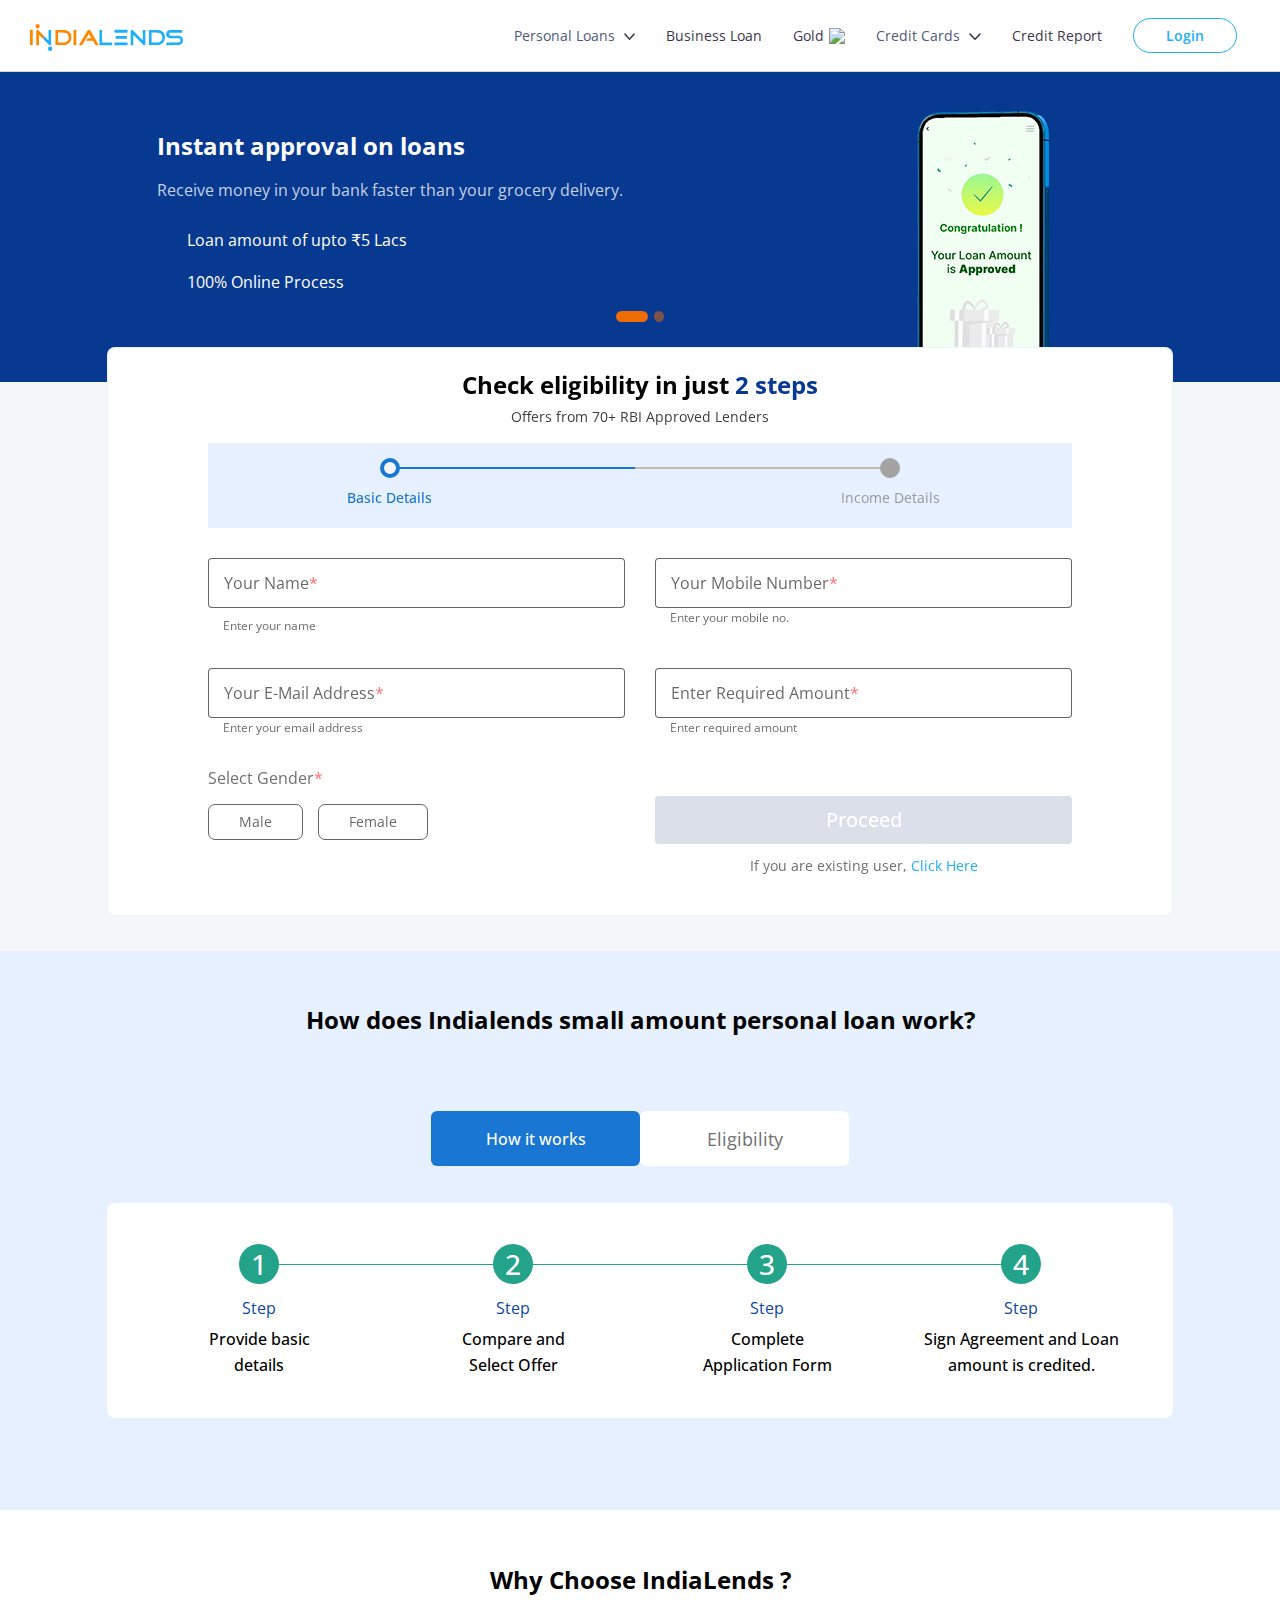
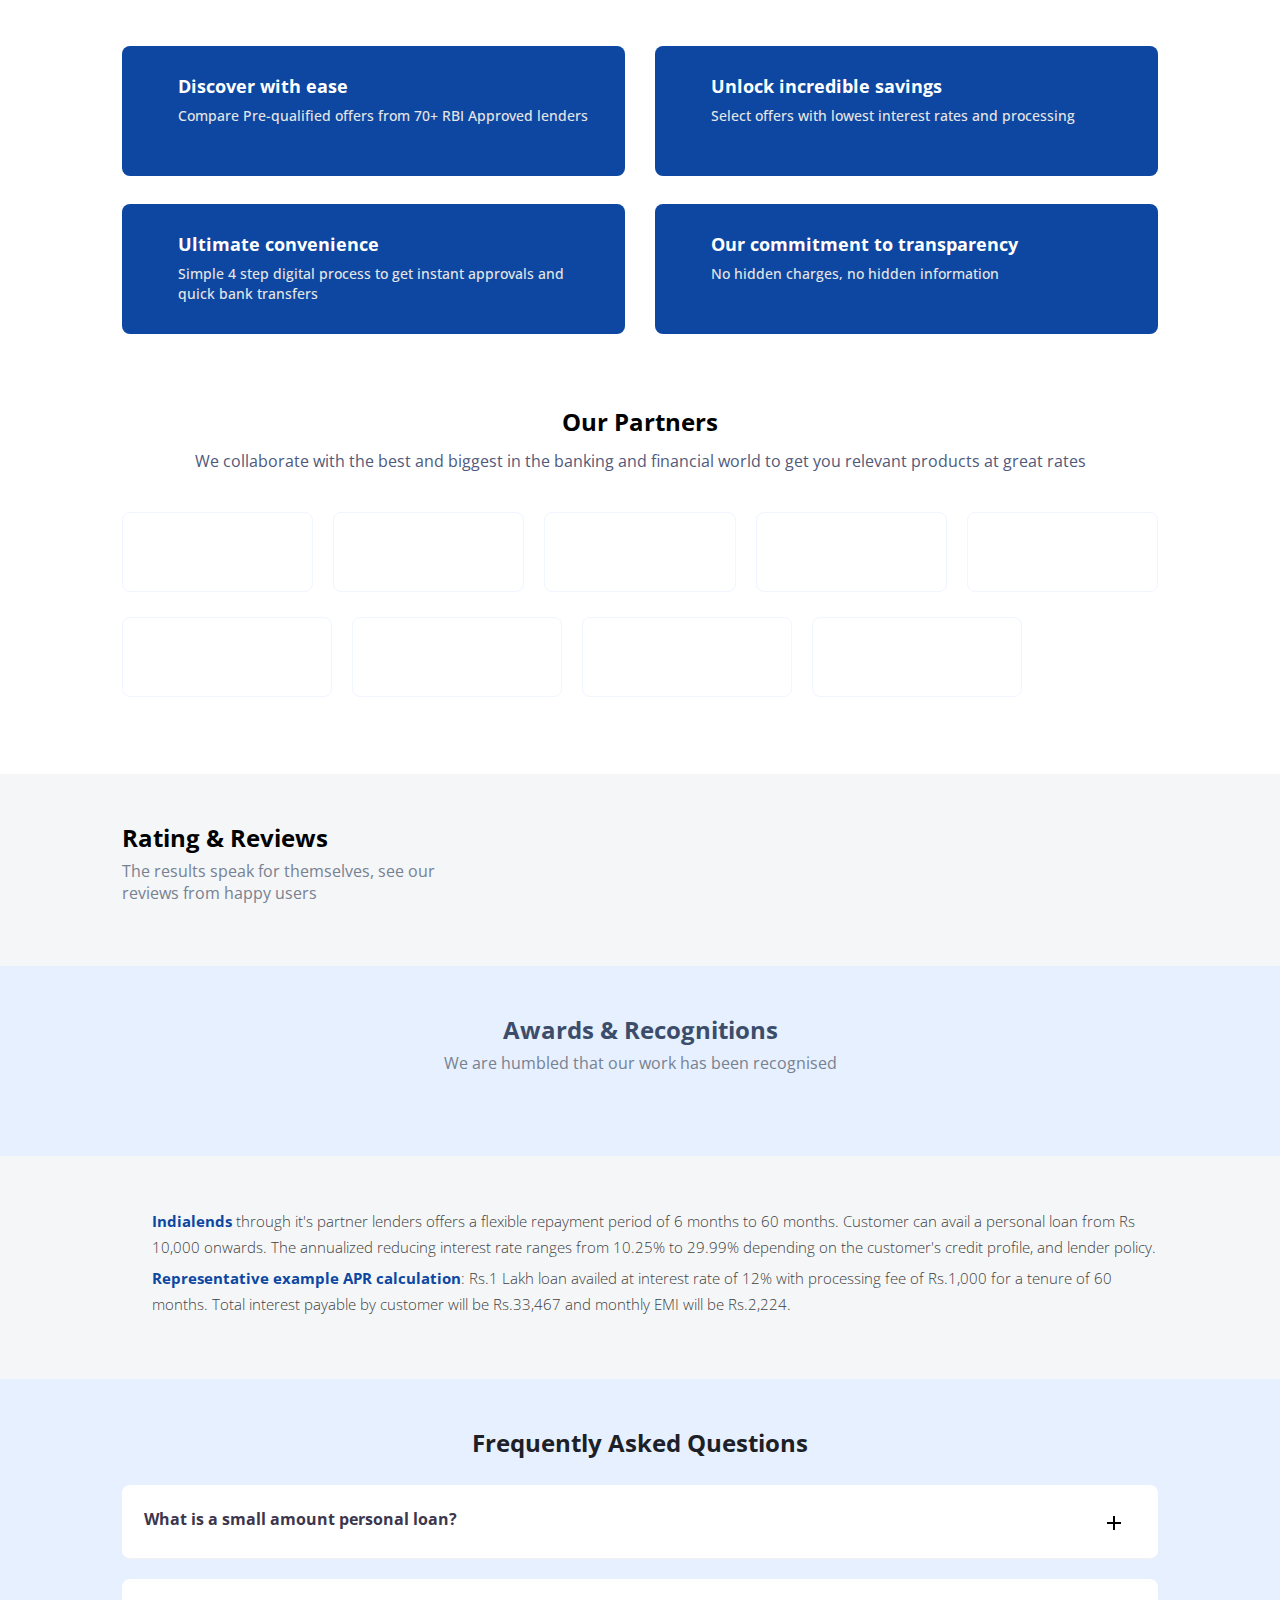
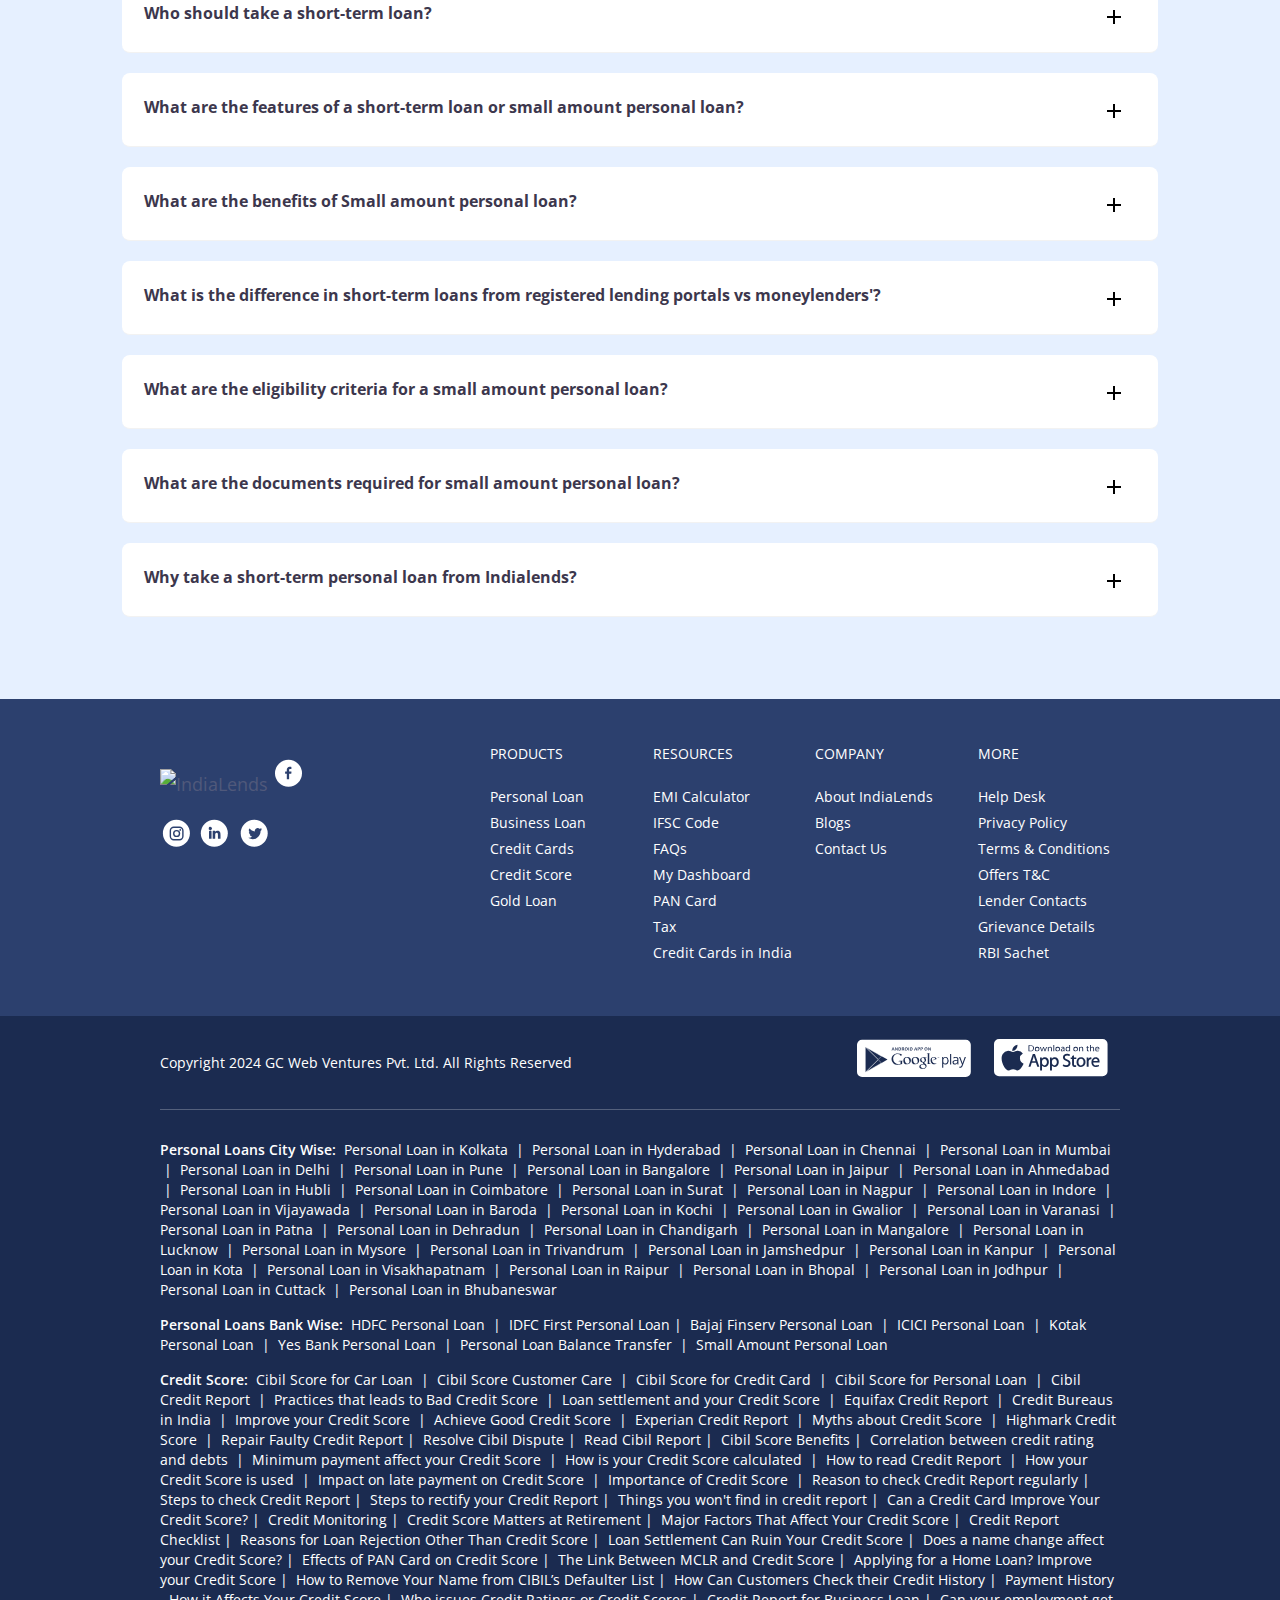
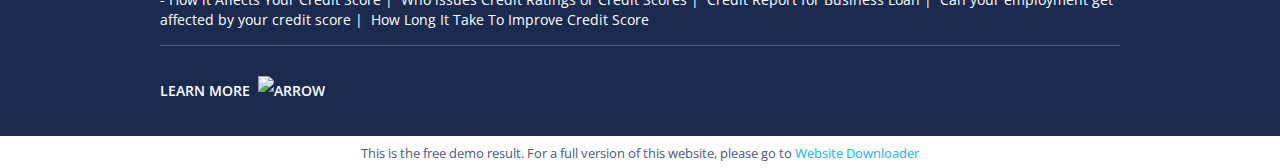
==== index.html @ c3a5f1de "app" ====
<!DOCTYPE html>
<html>
<head>
	<meta http-equiv="Content-Type" content="text/html; charset=UTF-8"/>
    <meta http-equiv="Content-Security-Policy" content="script-src 'self' https://d2r1yp2w7bby2u.cloudfront.net  *.static.clevertap.com *.clevertap-prod.com code.jquery.com *.facebook.net *.google-analytics.com cdn.datatables.net *.googleadservices.com googleads.g.doubleclick.net d10lpsik1i8c69.cloudfront.net cdnjs.cloudflare.com googletagmanager.com *.googletagmanager.com stackpath.bootstrapcdn.com indialends.com *.indialends.com bat.bing.com *.googleoptimize.com 'unsafe-inline' 'unsafe-eval'">
    <meta http-equiv="Content-Security-Policy" content="style-src 'self' fonts.googleapis.com stackpath.bootstrapcdn.com  cdn.datatables.net cdnjs.cloudflare.com  maxcdn.bootstrapcdn.com cdnapp.indialends.com 'unsafe-inline' 'unsafe-eval'">
    <title>
        Easy and Instant Small amount Personal loan online at lowest interest rates.
    </title>

    <meta name="viewport" content="width=device-width, initial-scale=1, maximum-scale=1" />
    <link rel="stylesheet" href="bootstrap/4.4.1/css/bootstrap.min.css" >
    <link rel="stylesheet" href="cdnapp-sub/pl/css/stylemin1.css">
    <link rel="shortcut icon" href="https://cdnapp.indialends.com/illive/images/favicon.ico" type="image/x-icon" />
    <link rel="icon" href="https://cdnapp.indialends.com/illive/images/favicon.ico" type="image/x-icon" />
    <meta name="p:domain_verify" content="2e6e3f75fb186546a4edc9dbd83dfafd" />
    <link rel="manifest" href="/manifest.json" />
    <link href="cdnapp-sub/oldstpl/css/owl.carousel.min.css" rel="stylesheet" />
    <link href="cdnapp-sub/oldstpl/css/stpl-style.min.css" rel="stylesheet" />
    <link href="cdnapp-sub/oldstpl/css/stplshortform-newdesign.min.css" rel="stylesheet" />
    <link href="cdnapp-sub/newstpl/css/stplshortform.min.css" rel="stylesheet" />
 

    <script src="https://cdnapp.indialends.com/newstpl/js/jquery-3.3.1.min.js"></script>
    <script async src="https://cdnapp.indialends.com/illive/js/ClevertapGTMandSDKV1.js"></script>
    <script defer src="https://cdnapp.indialends.com/oldstpl/js/stplinlinescript.min.js?version=1.1"></script>
    <link href="cdnapp-sub/newstpl/css/stplinlinehead.min.css" rel="stylesheet" />
    <link rel="stylesheet" href="cdnapp-sub/commonweb/pl/css/newtheme.css">
    <script async src="https://cdnapp.indialends.com/TrackingScripts/TrackingScript.js"></script>
</head>
<body class="personal-loan-container">
    <!-- Google Tag Manager (noscript) -->
    <noscript>
        <iframe src="https://www.googletagmanager.com/ns.html?id=GTM-P3468J"
                height="0" width="0" style="display:none;visibility:hidden"></iframe>
    </noscript>
    <!-- End Google Tag Manager (noscript) -->
    <div id="DvPixel" style="display:none"></div>
        <div id="header" class="sticky-top" style="top: 0px;">
    <!--header-->
<div class="common-header">
    <div class="common-logo-container"><a href="index.html"><img src="cdnapp-sub/illive/images/creative/IL-logo.svg" width="153px" height="27px" alt="Indialends" class="common-il-logo"></a></div>
    <div class="mobile-menu">
        <a href="login.html" class="common-btn-login common-btn-mobile loginBtn" id="loginButton">Login</a>
        <div class="animated-menu-icon"><span></span><span></span><span></span><span></span></div>
    </div>
    <div class="p-container">
        <ul>
            <!--<li><a href="personal-loan.html">Personal Loans</a></li>-->
            <li class="position-relation-common-stpl" id="stpl-li">
                <span class="font14">Personal Loans <img src="cdnapp-sub/illive/images/creative/arrow-down-blue.svg" alt="arrow-down-blue" class="p-down-arrow"></span>
                <div class="p-category-stpl display-none-stpl" id="drp-div-stpl">
                    <div class="category-type-stpl">
                        <a class="astpl" href="personal-loan.html">Personal Loan</a>
                        <a class="astpl" href="index.html">Small Amount Loan</a>
                        <!-- <a class="astpl" href="/rezerv-cash">Line of Credit</a> -->
                    </div>
                </div>
            </li>
            <li><a href="business-loan.html">Business Loan</a></li>
            <!--<li><a href="gold-loan.html">Gold Loan</a></li>-->
            <li class=position-relation-common-gold>
                <a href="">Gold <img src=https://cdnapp.indialends.com/illive/images/creative/arrow-down-blue.svg class=p-down-arrow></a>
                <div class="d-none" id="gold-ct">
                    <div class=category-type-gold>
                        <a href="digital-gold.html">Digital Gold</a>
                        <a href="gold-loan.html">Gold Loan</a>
                    </div>
                </div>
            </li>
            <li class="position-relation-common">
                <span class="font14">Credit Cards <img src="cdnapp-sub/illive/images/creative/arrow-down-blue.svg" alt="arrow-down-blue" class="p-down-arrow"></span>
                <div class="p-category display-none">
                    <div class="category-type">
                        <a href="credit-card.html">Apply Credit Cards</a>
                        <a href="axis-bank-credit-card.html">Axis Bank Credit Card</a>
                        <a href="idfc-bank-credit-card.html">IDFC Bank Credit Card</a>                        
                        <a href="sbi-credit-card.html">SBI Credit Card</a>
                        <a href="hdfc-bank-credit-card.html">HDFC Bank Credit Card</a>
						<a href="amex-credit-card.html">American Express Card</a>
						<a href="bob-credit-card.html">Bank of Baroda Credit Card</a>                        
                        <a href="au-bank-credit-card.html">AU Bank Credit Card</a>   						   												               
                    </div>
                </div>
            </li>
            <li><a href="free-credit-report.html">Credit Report</a></li>
            <li><a href="login.html" class="common-btn-login loginBtn" id="loginButton1">Login</a></li>
        </ul>
    </div>
    <div class="clearfix"></div>
    <div class="data">
        <div class="data-category-container">
            <div class="data-product-type">
                <p class="data-category-heading">Products</p>
                <!--<a href="personal-loan.html">Personal Loans</a>-->
                <span class="mobile-sub-cat-stpl spn-style" id="mob-stpl">Personal Loans</span>
                <div class="sub-cat-data-stpl" id="mob-stpl-div">
                    <a href="personal-loan.html">Personal Loan</a>
                    <a href="index.html">Small Amount Loan</a>
                    <!-- <a href="/rezerv-cash">Line of Credit</a> -->
                </div>
                <a href="business-loan.html">Business Loan</a>
                <!--<a href="gold-loan.html">Gold Loan</a>-->
                <a class="mobile-sub-gold-cat">Gold </a>
                <div class="sub-cat-gold-data" style="display: none;">
                    <a href="digital-gold.html">Digital Gold</a> 
                    <a href="gold-loan.html">Gold Loan</a>
                </div>
                <span class="mobile-sub-cat spn-style">Credit Cards</span>
                <div class="sub-cat-data">
                        <a href="credit-card.html">Apply Credit Cards</a>
                        <a href="axis-bank-credit-card.html">Axis Bank Credit Card</a>
                        <a href="idfc-bank-credit-card.html">IDFC Bank Credit Card</a>                        
                        <a href="sbi-credit-card.html">SBI Credit Card</a>
                        <a href="hdfc-bank-credit-card.html">HDFC Bank Credit Card</a>
						<a href="amex-credit-card.html">American Express Card</a>
						<a href="bob-credit-card.html">Bank of Baroda Credit Card</a>                        
                        <a href="au-bank-credit-card.html">AU Bank Credit Card</a>   						    						                    
                </div>
                <a href="free-credit-report.html">Credit Report</a>
                <p class="data-category-heading">Resources</p>
                <a href="personal-loan-emi-calculator.html">EMI Calculator</a>
                <a href="ifsc/d.html">IFSC Code</a>
                <a href="blog-sub/index.html">Blogs</a>
                <a href="faqs.html">FAQs</a>
            </div>
            <div class="common-social-icon mobile-header">
                <a href="https://www.facebook.com/IndiaLends" target="_blank">
<span class="footers-sprite social-header1"></span>
</a>
<a href="https://www.instagram.com/_indialends/" target="_blank">
<span class="footers-sprite social-header2"></span>
</a>
<a href="https://www.linkedin.com/company/indialends" target="_blank">
<span class="footers-sprite social-header3"></span>
</a>
<a href="https://twitter.com/indialends" target="_blank">
<span class="footers-sprite social-header4"></span>
</a>
            </div>
        </div>
    </div>
</div>
            <div id="overlay"></div>
        </div>
    <div id="carouselExampleIndicators" class="carousel slide stpl-carousel" data-ride="carousel">
        <ol class="carousel-indicators">
            <li data-target="#carouselExampleIndicators" data-slide-to="0" class="active"></li>
            <li data-target="#carouselExampleIndicators" data-slide-to="1"></li>
        </ol>
        <div class="carousel-inner">
            <div class="carousel-item active stpl-bg1">
                <div class="container stpl-bg-1">
                    <div class="stpl-d-flex">
                        <div>
                            <p class="carousel-heading">Instant approval on loans</p>
                            <p class="carousel-p1">Receive money in your bank faster than  <br class="d-sm-none">your grocery delivery. </p>
                            <ul class="stpl-list">
                                <li><img data-src="cdnapp-sub/newstpl/images/c-p-list-icon.svg" alt="" class="mr-3 lazy"> Loan amount of upto ₹5 Lacs</li>
                                <li><img data-src="cdnapp-sub/newstpl/images/c-p-list-icon.svg" alt="" class="mr-3 lazy"> 100% Online Process</li>
                            </ul>
                        </div>
                    </div>
                </div>
            </div>
            <div class="carousel-item stpl-bg2">
                <div class="container stpl-bg-2">
                    <div class="stpl-d-flex">
                        <div>
                            <p class="carousel-heading text-black-stpl">Unexpected expenses <br class="d-sm-none">need instant solutions</p>
                            <p class="carousel-p1"></p>
                            <ul class="stpl-list">
                                <li class="text-black-stpl"><img data-src="cdnapp-sub/newstpl/images/c-p-list-icon.svg" alt="" class="mr-3 lazy"> Instant Approval on Loan</li>
                                <li class="text-black-stpl"><img data-src="cdnapp-sub/newstpl/images/c-p-list-icon.svg" alt="" class="mr-3 lazy"> Simple online application</li>
                            </ul>
                        </div>
                    </div>
                </div>
            </div>
        </div>
    </div>
    </div>
    <div class="clearfix"></div>
<input type="hidden" id="hdnPublicKey" value="MIIBIjANBgkqhkiG9w0BAQEFAAOCAQ8AMIIBCgKCAQEApihtzI8RmWJvDowvxeVaxOlx52higfmZBgL5ZSUkDecIMDlCgHzzX9ZgHS887qK8WL/VRq0xjZvJUvwyFjuFuS8IIOoL1UwhvM5OUPzksmwHppK63yh7Xxvja9207ZDb8S/R3ogcDOKb2hcTOXGqz2Vdf8iAzVw9uSa/+1iceLUiNCh+3Wft6s2NHPoxF+vbnvjqlprTsEAPwcjCqAdKCcmH+JrFpNJUEeEuJfZ589IpuX5Ta57s3vDd2+VGrKWjJzu1N4dVct3cMO373qKGSTGF/cY7BU1erPcev/u2hO+RLvqHSb/XX+QO/LjBX/qF6j2nvIgMQDlciGc7tmhHcQIDAQAB" />
<input type="hidden" id="hdnIsSTPLExistingUser" value="" />
<input type="hidden" id="hdnIsEligible" name="hdnIsEligible" value="" />
<input type="hidden" id="hdnRedirectUrl" name="hdnRedirectUrl" value="" />
<section class="form-section">
    <div class="container w-c-form">
        <div class="col-12 mb-pd">
            <p class="stpl-f-content1">Check eligibility in just <span>2 steps</span></p>
            <p class="stpl-f-content2">Offers from 70+ RBI Approved Lenders</p>
        </div>
        <div class="col-12 p-0">
            <div class="process-chart">
                <ul class="stpl-new-progressbar">
                    <li class="active">Basic Details</li>
                    <li class="bar-d-none"></li>
                    <li class="">Income Details</li>
                </ul>
            </div>
        </div>
        <div id="partialView">       
<style>
    .txt-siz {
        font-size: 9pt;
    }
</style>
<div class="row mb-pd" id="basic-details">
    <div class="col-sm-6">
        <div class="input-box i-mt">
            <label class="input-label">Your Name<span class="astrk">*</span></label>
            <input type="text" name="li_display_name"
                   onpaste="return false" id="li_display_name" maxlength="50" class="input-1" onfocus="setFocus(true)" onblur="setFocus(false)" required onkeypress="return OnlyApha_v2(event)">
            <span class="v-t" id="name-mess">Enter your name</span>
            <span class="error d-none">Error Message</span>
            <i class="valid-icon"></i>
        </div>
    </div>
    <div class="col-sm-6">
        <div class="input-box i-mt">
            <label class="input-label">Your Mobile Number<span class="astrk">*</span></label>
                <input type="tel" maxlength="10" id="mobile" class="input-1" onfocus="setFocus(true)" onblur="setFocus(false)" onkeyup="numericFilter(this);" onkeypress="return onlyNumbers(event)" required>
            <p class="v-t" id="mob-mess">Enter your mobile no.</p>
            <span class="error d-none">Error Message</span>
            <i class="valid-icon"></i>
        </div>
    </div>
    <div class="col-sm-6">
        <div class="input-box i-mt">
            <label class="input-label">Your E-Mail Address<span class="astrk">*</span></label>
            <input name="email" id="email" type="text" class="input-1" onfocus="setFocus(true)" onblur="setFocus(false)" maxlength="50" required="" onkeyup="remove_space_email($(this));">
            <p class="v-t" id="email-mess">Enter your email address</p>
            <span class="v-t-1 i-mtt1" id="name-mess-stpl">
                <span class="mail-id d-none" id="gmailId">@gmail.com</span>
                <span class="mail-id d-none" id="outlookId">@outlook.com</span>
                <span class="mail-id d-none" id="yahooId">@yahoo.co.in</span>
                <span class="mail-id d-none" id="liveId">@live.com</span>
            </span>
            <span class="error d-none">Error Message</span>
            <i class="valid-icon"></i>
        </div>
    </div>
    <div class="col-sm-6" >
        <div class="input-box i-mt">
            <label class="input-label">Enter Required Amount<span class="astrk">*</span></label>
            <input name="loan_amount" id="loan_amount" type="tel" class="input-1" onfocus="setFocus(true)" onblur="setFocus(false)" onkeyup="numericFilter(this);" onkeypress="return onlyNumbers(event)" required="" maxlength="8" value="">
            <p class="v-t" id="reqamt-mess">Enter required amount</p>
            <span class="error d-none">Error Message</span>
            <div class="value  txt-siz" id="spn_loanamount"></div>
            <i class="valid-icon"></i>
        </div>
    </div>
    <div class="col-sm-6">
        <span class="radio-chk-label i-mt">Select Gender<span class="astrk">*</span></span>
        <div class="custom-radio custom-control-inline pr-md-0 pr-1 mb-2">
            <input type="radio" id="male" name="gen" required value="1"  class="custom-control-input">
            <label class="custom-control-label " for="male">
                Male
            </label>
        </div>
        <div class="custom-radio custom-control-inline pr-md-0 pr-1 mb-2">
            <input type="radio" id="female" name="gen" value="0" required  class="custom-control-input">
            <label class="custom-control-label " for="female">
                Female
            </label>
        </div>
        <span class="error d-none">Error Message</span>
    </div>
    <div class="col-sm-6 pt-sm-5">
        <button data-step="step-1" class="common-btn i-mt stpl-cursor-pointer ctbutton" eventname="PL_BasicDetail_Submitted" data-toggle="modal" id="formsNextBtn" disabled disabled=disabled>Proceed</button>
            <p class="stpl-eu">If you are existing user, <a href="" data-toggle="modal" data-target="#login-verification" id="ExistingLoginBtn">Click Here</a></p>
        <span class="error d-none">Error Message</span>
        <p class="mt-3 error text-center d-none" id="plblacklisted-user">We have observed unusual activity from your account, and have restricted access due to security concerns.</p>
    </div>
</div>
<!-- Login verification -->
<div class="modal fade bottom-sheet" id="login-verification" tabindex="-1" role="dialog" aria-labelledby="login-verification" aria-hidden="true">
    <div class="modal-dialog modal-dialog-centered" role="document">
        <div class="modal-content">
            <div id="name-mismatch">
                <div class="modal-header stpl-modal-header">
                    <h3 class="modal-title">Login to your account</h3>
                    <button type="button" class="close stpl-close-btn" data-dismiss="modal" aria-label="Close">
                        <span aria-hidden="true">&times;</span>
                    </button>
                </div>
                <div class="modal-body">
                    <span class="stpl-line"></span>
                    <div class="name-mismatch-container login-c">
                        <span class="mobile-login-content ">Login to your account</span>
                        <img src="cdnapp-sub/illive/images/creative/mob-login-banner.svg" class="img-fluid mb-5 mt-5 mt-sm-0">
                        <div class="col-sm-12 p-0">
                            <div class="input-box">
                                <label class="input-label">Your Mobile No.<span class="astrk">*</span></label>
                                <input type="tel" maxlength="10" class="input-1" onfocus="setFocus(true)" onblur="setFocus(false)" id="loginNo" onkeyup="numericFilter(this);" onkeypress="return onlyNumbers(event)" required>
                                <p class="v-t">Enter your mobile no.</p>
                            </div>
                            <p class="mt-3 error text-center d-none" id="invalid-number">Enter your registered mobile number!</p>
                            <p class="mt-3 error text-center d-none" id="invalidformat-number">Enter valid mobile number!</p>
                            <p class="mt-3 error text-center d-none" id="invalid-maxotp">Maximum OTP limit reached for this mobile no.!</p>
                            <p class="mt-3 error text-center d-none" id="blacklisted-user">We have observed unusual activity from your account, and have restricted access due to security concerns.</p>
                        </div>
                        <div class="mt-5 text-center">
                            <button class="common-btn stpl-cursor-pointer mobilie-stpl-btn" id="login-proceed" disabled>Continue</button>
                        </div>
                    </div>
                    <div class="clearfix"></div>
                </div>
            </div>
        </div>
    </div>
</div>
        </div>
    </div>
</section>
<!-- Modal OTP verification -->
<div class="modal fade bottom-sheet" id="otp-verification" tabindex="-1" role="dialog" aria-labelledby="otp-verification" aria-hidden="true">
    <div class="modal-dialog modal-dialog-centered" role="document">
        <div class="modal-content">
            <div id="stpl-otp">
                <div class="modal-header stpl-modal-header">
                    <h3 class="modal-title">OTP Verification</h3>
                    <button type="button" class="close stpl-close-btn" data-dismiss="modal" aria-label="Close">
                        <span aria-hidden="true">&times;</span>
                    </button>
                </div>
                <div class="modal-body">
                    <span class="stpl-line"></span>
                    <span class="bottomsheet-p">OTP Verification</span>
                    <span class="stpl-otp-txt1">Confirm your mobile number</span>
                            <span class="stpl-otp-txt2">
                                Verification code sent to <strong>+91 <span id="mobilenopopup"></span></strong> via <span id="otpSentMethod">SMS</span>
                            </span>
                    <a href="#" id="edit" class="stpl-anchor session-active-hide">Edit number</a>
                    <div class="clearfix"></div>
                    <div class="otp-input stpl-otp-input">
                        <input class="form-control" maxlength="1" id="txt_otp0" type="number" onchange="javascript:paste_otp(this);" onkeydown="javascript:setTab(event); return ((event.keyCode == 69) || (event.keyCode == 190) || (event.keyCode == 187)) ? false : true" onkeypress="javascript:return OnlySingleDigitNum(event, this);" onkeyup="if(this.value.length>0) javascript:move_to_next('#txt_otp1',this);">
                        <input class="form-control" maxlength="1" id="txt_otp1" type="number" onchange="javascript:paste_otp(this);" onkeydown="javascript:setTab(event); return ((event.keyCode == 69) || (event.keyCode == 190) || (event.keyCode == 187)) ? false : true" onkeypress="javascript:return OnlySingleDigitNum(event, this);" onkeyup="if(this.value.length>0) javascript:move_to_next('#txt_otp2',this);">
                        <input class="form-control" maxlength="1" id="txt_otp2" type="number" onchange="javascript:paste_otp(this);" onkeydown="javascript:setTab(event); return ((event.keyCode == 69) || (event.keyCode == 190) || (event.keyCode == 187)) ? false : true" onkeypress="javascript:return OnlySingleDigitNum(event, this);" onkeyup="if(this.value.length>0) javascript:move_to_next('#txt_otp3',this);">
                        <input class="form-control" maxlength="1" id="txt_otp3" type="number" onchange="javascript:paste_otp(this);" onkeydown="javascript:setTab(event); return ((event.keyCode == 69) || (event.keyCode == 190) || (event.keyCode == 187)) ? false : true" onkeypress="javascript:return OnlySingleDigitNum(event, this);" onkeyup="if(this.value.length>0) javascript:move_to_next('#txt_otp4',this);">
                        <input class="form-control" maxlength="1" id="txt_otp4" type="number" onchange="javascript:paste_otp(this);" onkeydown="javascript:setTab(event); return ((event.keyCode == 69) || (event.keyCode == 190) || (event.keyCode == 187)) ? false : true" onkeypress="javascript:return OnlySingleDigitNum(event, this);" onkeyup="if(this.value.length>0) javascript:move_to_next('#txt_otp5',this);">
                        <input class="form-control" maxlength="1" id="txt_otp5" type="number" onchange="javascript:paste_otp(this);" onkeydown="javascript:setTab(event); return ((event.keyCode == 69) || (event.keyCode == 190) || (event.keyCode == 187)) ? false : true" onkeypress="javascript:return OnlySingleDigitNum(event, this);" onkeyup="if(this.value.length>0) javascript:move_to_next('#txt_otp5',this);">
                        <div class="session-active-hide">
                            <p class="mt-3 d-none" id="resend-section">
                                <span>Didn't receive OTP? Resend via</span>
<span id='resentfrm0'><a href='' onclick='Resend_OTP(4)' id='resend-otp'>Whatsapp</a></span>                                            <span>&nbsp;/&nbsp;</span>
<span><a href='' onclick='Resend_OTP(2)' id='resend_mv_call'>Call</a></span><span><a href='' onclick='Resend_OTP()' id=''></a></span>                            </p>
                            <p class="mt-3 error d-none" id="invalid-otp">Enter a valid OTP!</p>
                            <span class="error d-none" id="error-otp">Error Message</span>
                            <p class="mt-3" id="timer">
                                You will receive OTP within
                                <span class="stpl-anchor" id="time">25</span> sec
                            </p>
                        </div>
                        <div class="tnc stpl-tnc session-active-hide">
                            <div class="custom-control custom-checkbox">
                                <input type="checkbox" class="custom-control-input" id="tnc">
                                <label class="custom-control-label" for="tnc">
                                    <div class="small-scroll">
                                        I hereby declare that I am Indian National. I agree to IndiaLends <a href="privacy-policy.html" target="_blank">Privacy Policy</a> and <a href="terms-conditions.html" target="_blank">T&Cs</a> and authorize IndiaLends to receive my credit information from Credit Bureaus on my behalf. I also authorize IndiaLends to retrieve credit report on my behalf from <a href="" data-toggle="modal" data-target="#CRIFhigmark">CRIF Highmark Private Limited</a>, <a href="" data-toggle="modal" data-target="#experianterms">Experian Credit Information Company of India Private Limited</a> <a href="terms-conditions.html" target="_blank">T&Cs</a> or <a href="" data-toggle="modal" data-target="#CibilModel">Transunion CIBIL Limited</a>. <br>By clicking on verify, you consent to receiving communications including but not limited to SMS, e-mails, phone calls, whatsapp from us and/or our partners, including Banks and NBFCs, with respect to your transaction on the website or for any other purpose. This consent will override any registration for DNC/NDNC.
                                    </div>
                                </label>
                            </div>
                        </div>
                    </div>
                    <div class="mt-3 stpl-tnc device-tnc session-active d-none">
                        <div class="d-flex align-items-start">
                            <img src="cdnapp-sub/illive/images/device-tnc.svg" alt="device-tnc" width="34" height="26" class="img-fluid mr-3 mt-3">
                            <div class="device-sub-txt1 p-2">
                                <span class="device-sub-txt2">IndiaLends is active in another device.</span> <br />
                                Please continue your session there or Log out from all devices and login again.
                            </div>
                        </div>
                    </div>
                    <div class="mt-5 text-center d-flex align-items-center justify-content-center session-active d-none">
                        <a class="device-logout-btn session-active d-none" id="logoutMultiSession">
                            Logout from
                            all devices
                        </a>
                    </div>
                    <div class="mt-5 text-center">
                        <button class="common-btn stpl-cursor-pointer mobilie-stpl-btn session-active-hide" disabled id="btn_MV">Verify Now</button>
                        <div class="outer-circle d-none session-active-hide" id="animated-progress-btn">
                            <div class="circle-loader" id="circle-loader">
                                <div class="checkmark draw"></div>
                            </div>
                        </div>
                    </div>
                    <div class="clearfix"></div>
                </div>
            </div>
            <div class="d-none fetch-details-modal" id="generate-details">
                <span class="stpl-line"></span>
                <a id="loader-img-click"><img data-src="cdnapp-sub/newstpl/images/stpl-loader.gif" alt="" class="mt-5 lazy"></a>
                <p class="fetch-txt">Please  Wait<br><strong>Trying to fetch your details from bureau</strong></p>
                <img data-src="cdnapp-sub/newstpl/images/fetch-img.png" alt="" class="img-fluid lazy" id="fetch-img">
            </div>
        </div>
    </div>
</div>
<div class="modal fade pl-0" id="CRIFhigmark" tabindex="-1" role="dialog" aria-labelledby="exampleModalLabel" aria-hidden="true">
    <div class="modal-dialog modal-dialog-centered" role="document">
        <div class="modal-content">
            <div class="modal-header">
                <h3 class="modal-title text-center">
                    <a target="_blank" class="anchor-blue text-underline" href="terms-conditions.html">IMPORTANT INFORMATION</a>
                    <br />
                    <span class="font12">IN RELATION  ACCESS TO CREDIT INFORMATION CRIF HIGHMARK</span>
                </h3>
                <button type="button" class="close" data-dismiss="modal" aria-label="Close">
                    <span aria-hidden="true">&times;</span>
                </button>
            </div>
            <div class="modal-body">
                <p class="font13 font11-sm pad10trbl">
                    You hereby appoint GC Web Ventures Pvt. Ltd. (hereinafter, "<b>IndiaLends</b>") as your authorized representative to receive your credit information from CRIF Higmark.
                    You hereby irrevocably and unconditionally consent to such credit information being provided by CRIF Higmark to you and IndiaLends, and you hereby agree,
                    acknowledge, and accept the terms and conditions set forth herein. <br></br> You hereby also acknowledge that for IndiaLends to service you as a customer to
                    access your credit worthiness, the credit information shall be shared by CRIF Higmark with you and IndiaLends on a quarterly basis in a period of 12
                    months continuously (4 reports in a year) to ensure that you are able to view your complete credit history. Please read the terms and conditions
                    of this document carefully before accepting. By clicking on the “I Accept” button below, you are expressly agreeing to access the CRIF Higmark credit
                    information report and credit score (as defined in the important information section below and together referred as “credit information”) and share
                    a copy of the credit information with IndiaLends in the “as is” format. Please click on the link below to read and understand the important information
                    section below. ** This document is an electronic record in terms of the Information Technology Act, 2000, and rules made there under, and the amended provisions pertaining to electronic records.
                </p>
            </div>
        </div>
    </div>
</div>
<div class="modal fade pl-0" id="experianterms" tabindex="-1" role="dialog" aria-labelledby="exampleModalLabel" aria-hidden="true">
    <div class="modal-dialog modal-dialog-centered" role="document">
        <div class="modal-content">
            <div class="modal-header">
                <h3 class="modal-title text-center">
                    <a target="_blank" class="anchor-blue text-underline" href="terms-conditions.html">IMPORTANT INFORMATION</a>
                    <br />
                    <span class="font12">CONSENT IN RELATION TO ACCESS TO CREDIT INFORMATION THROUGH EXPERIAN</span>
                </h3>
                <button type="button" class="close" data-dismiss="modal" aria-label="Close">
                    <span aria-hidden="true">&times;</span>
                </button>
            </div>
            <div class="modal-body">
                <p class="font13 font11-sm pad10trbl">
                    This End User Agreement (the “Agreement”) is made between you (the “User” or “You”) and GC Web Ventures Pvt. Ltd., a private limited company having its registered office at Plot No. 55, Upper Ground Floor, Saidujalab, Westend Marg, New Delhi – 110030. (“CLIENT”, “Us” or “We”, which term shall include its successors and permitted assigns). The User and CLIENT shall be collectively referred to as the “Parties” and individually as a “Party”.</br>
                    You hereby consent to  CLIENT being appointed as your authorised representative to receive your Credit Information (i) for the purpose of determining your credit worthiness through using provider’s Credit Information Report and sharing relevant credit products with You as provided by the financial partners of the CLIENT; and (ii) in relation to credit monitoring that enables the individual consumers to monitor various active loan products, movement of credit score, delayed payments flags etc. as required in accordance with applicable laws, (“End Use Purpose”) on an ongoing basis until the End Use Purpose for not exceeding 6 months or withdrawal of consent; whichever is earlier.</br>
                    BY EXECUTING THIS AGREEMENT / CONSENT FORM, YOU ARE EXPRESSLY AGREEING TO ACCESS THE EXPERIAN CREDIT INFORMATION REPORT AND CREDIT SCORE, AGGREGATE SCORES, INFERENCES, REFERENCES AND DETAILS (AS DEFINED BELOW)(TOGETHER REFERRED AS “CREDIT INFORMATION”). YOU HEREBY ALSO CONSENT TO SUCH CREDIT INFORMATION BEING PROVIDED BY EXPERIAN TO YOU AND CLIENT BY USING EXPERIAN TOOLS, ALGORITHMS AND DEVICES AND YOU HEREBY AGREE, ACKNOWLEDGE AND ACCEPT THE TERMS AND CONDITIONS SET FORTH HEREIN.</br>
                    <u>Terms and Conditions:</u></br>
                    <b>Information Collection, Use, Confidentiality, No-Disclosure and Data Purging</b></br>
                    CLIENT shall access your Credit Information as your authorized representative and CLIENT shall use the Credit Information for limited End Use Purpose consisting of and in relation to the services proposed to be availed by You from CLIENT. We shall not aggregate, retain, store, copy, reproduce, republish, upload, post, transmit, sell or rent the Credit Information to any other person and the same cannot be copied or reproduced other than as agreed herein and in furtherance to applicable law including the CICRA.
                    The Parties agree to protect and keep confidential the Credit Information both online and offline.
                    The Credit Information shared to You, or received on by Us on your behalf shall be destroyed, purged, erased immediately upon the completion of the transaction/ End Use Purpose for which the Credit Information Report was procured, this period not being longer than 6 months.</br>
                    <b>Governing Law and Jurisdiction</b></br>
                    The relationship between you and CLIENT shall be governed by laws of India and all claims or disputes arising there from shall be subject to the exclusive jurisdiction of the courts of Mumbai.</br>
                    <b>Definitions:</b></br>
                    Capitalised terms used herein but not defined above shall have the following meanings:</br>
                    <b>“Business Day”</b> means a day (other than a public holiday) on which banks are open for general business in Mumbai.</br>
                    <b>“Credit Information Report”</b> means the credit information / scores/ aggregates / variables / inferences or reports which shall be generated by Experian;</br>
                    <b>“Credit Score”</b> means the score which shall be mentioned on the Credit Information Report which shall be computed by Experian.</br>
                    <b>“CICRA”</b> shall mean the Credit Information Companies (Regulation) Act, 2005 read with the Credit Information Companies Rules, 2006 and the Credit Information Companies Regulations, 2006, and shall include any other rules and regulations prescribed thereunder.</br>
                    PLEASE READ THE ABOVEMENTIONED TERMS AND CONDITIONS AND CLICK ON “ACCEPT” FOLLOWED BY THE LINK BELOW TO COMPLETE THE AUTHORISATION PROCESS/ FOR SHARING OF YOUR CREDIT INFORMATION BY EXPERIAN WITH CLIENT IN ITS CAPACITY AS YOUR AUTHORISED REPRESENTATIVE.
                    BY CLICKING “ACCEPT” YOU AGREE AND ACCEPT THE DISCLAIMERS AND TERMS AND CONDITIONS SET OUT HEREIN.
                </p>
            </div>
        </div>
    </div>
</div>
<div class="modal fade pl-0" id="CibilModel" tabindex="-1" role="dialog" aria-labelledby="exampleModalLabel" aria-hidden="true">
    <div class="modal-dialog modal-dialog-centered" role="document">
        <div class="modal-content">
            <div class="modal-header">
                <h3 class="modal-title text-center">
                    <a target="_blank" class="anchor-blue text-underline" href="terms-conditions.html">IMPORTANT INFORMATION</a>
                    <br />
                    <span class="font12">IN RELATION  ACCESS TO CREDIT INFORMATION THROUGH TRANSUNION CIBIL LIMITED</span>
                </h3>
                <button type="button" class="close" data-dismiss="modal" aria-label="Close">
                    <span aria-hidden="true">&times;</span>
                </button>
            </div>
            <div class="modal-body">
                <p class="font13 pad10trbl font10-sm">
                    <b>To</b>,
                    <br />
                    <b>
                        TransUnion CIBIL Limited
                        [Formerly known as Credit Information Bureau (India) Limited]
                    </b>
                    <br />
                    19th Floor, One World Centre Tower-2A-2B, <br />
                    841 Senapati Bapat Marg,<br />
                    Lower Parel, <br />
                    Mumbai – 400 013<br />
                    <br />
                    <br />
                    <b>Sub: Grant of Consent</b>
                    <br />
                    <br />
                    In connection with submission of the application for my credit information offered by CIBIL
                    (“Consumer Credit Information”) and other related credit products (Credit Products) offered by CIBIL
                    through <b>GC Web Ventures Private Limited</b> (referred to as the “Company”) and delivery of the
                    Consumer Credit Information and Credit Products to the Company, I hereby acknowledge and agree to the following:
                    <br />
                    A. The Company is my lawfully appointed agent and he / it has agreed to be my agent for
                    the purposes, including, without limitation, to receive the Consumer Credit Information and Credit Products
                    from TUCL on my behalf and use it and the Company has granted its consent for
                    being appointed for the aforesaid purpose.
                    <br />
                    B. I grant my unconditional consent to the Company to receive the Consumer Credit
                    Information and Credit Products from TUCL on my behalf and the Company has granted its consent for being appointed for the
                    aforesaid purpose. I hereby represent and acknowledge that the Terms of Understanding in relation to the use of the
                    Consumer Credit Information and Credit Products has been agreed between me and the Company.
                    <br />
                    C. I hereby expressly grant unconditional consent to, and direct, TUCL to deliver my Consumer Credit Information
                    and Credit Products to the Company on my behalf.
                    <br />
                    D. I agree that my consent shall be stored by the Company on a permanent basis and shall be verifiable from time to time.
                    I understand that the Company cannot access the Consumer Credit Information for more than 6 months on a single Consumer
                    Consent and the same shall be required to be refreshed every six (6) months.
                    Company can store the Consumer Credit Information only for (i) a limited time period of six months or
                    (ii) till such time the credit information is required to be retained to satisfy the purpose for which it was provided or
                    (iii) until I withdraw my consent to store such Consumer Credit Information, whichever is earlier and thereafter,
                    the stored Consumer Credit Information shall be deleted, purged, expunged by the Company.
                    <br />
                    E. I shall not hold TUCL  responsible or liable for any loss, claim, liability, or damage of any kind resulting from,
                    arising out of, or in any way related to: (a) delivery of my Consumer Credit Information and Credit Products to the Company ;
                    (b) any use, modification or disclosure by the Company  of the contents, in whole or in part,
                    of my Consumer Credit Information or Credit Products , whether authorized or not;
                    (c) any breach of confidentiality or privacy in relation to delivery of my Consumer Credit Information  to the Company.
                    <br />
                    F. I acknowledge and accept that TUCL has not made any promises or representations to me in order to induce me to provide
                    my Consumer Credit Information   or seek any consent or authorization in this regard.
                    <br />
                    G. I agree that I may be required to record my consent / provide  consent  electronically and in all such cases I understand that
                    by clicking on the "I Accept" button below, I am providing "written  consent " to [COMPANY] authorizing [COMPANY] to obtain my
                    Consumer Credit Information from my personal credit profile from TransUnion CIBIL LIMITED]. I further authorize [COMPANY] to obtain
                    such information solely to confirm my identity and display my Consumer Credit Information to me.
                    Further in all such cases “By checking this box and clicking on the ‘Authorize button,  I agree to the terms and conditions,
                    acknowledge receipt of TUCL privacy policy and agree to its terms, and confirm my  authorization for [COMPANY] to obtain my
                    Consumer Credit Information and Credit Products.
                    <br />
                    H. I understand that in order to deliver the product to me, I hereby authorize [COMPANY],
                    to obtain my Consumer Credit Information and Credit Products from TUCL.
                    <br />
                    I. By submitting this registration form, I understand that I am providing express written consent  for [COMPANY] to request
                    and receive information about me from third parties, including but not limited to a copy of my consumer credit report and
                    score from consumer reporting agencies, at any time for so long as I have an active [COMPANY] account.
                    I further authorize [COMPANY] to retain a copy of my information for use in accordance with [COMPANY’S] Terms of Use and
                    Privacy Policy.
                    <br />
                    J. I UNDERSTAND THAT THE PRODUCT IS PROVIDED ON AN “AS-IS”, “AS AVAILABLE” BASIS AND TUCL EXPRESSLY DISCLAIMS ALL WARRANTIES,
                    INCLUDING THE WARRANTIES OF MERCHANTABILITY, FITNESS FOR A PARTICULAR PURPOSE, AND NON-INFRINGEMENT.
                    <br />
                    K. I shall not sue or otherwise make or present any demand or claim, and I irrevocably, unconditionally and entirely release,
                    waive and forever discharge TUCL , its officers, directors, employees, agents, licensees, affiliates, successors and assigns,
                    jointly and individually (hereinafter “Releasee”), from any and all manner of liabilities, claims, demands, losses, claims, suits,
                    costs and expenses (including court costs and reasonable attorney fees) (“Losses”), whatsoever, in law or equity,
                    whether known or unknown, which I ever had, now have, or in the future may have against the Releasee with respect to the
                    submission of my Consumer Credit Information or Credit Products  and / or my decision to provide TUCL with the authority to
                    deliver my Consumer Credit Information  and Credit Products to the Company . I agree to defend, indemnify, and hold harmless the
                    Releasee from and against any and all Losses resulting from claims made against TUCL L by third parties arising from and in
                    connection with this letter.
                    <br />
                    L. I agree that the terms of this confirmation letter shall be governed by the laws of India and
                    shall be subject to the exclusive jurisdiction of the courts located in Mumbai in regard to any
                    dispute arising hereof. TUCL is entitled to assign its rights hereunder to any third person
                    without taking my prior written consent.
                    <br />
                </p>
            </div>
        </div>
    </div>
</div>
<!--stpl section 1-->
<section class="stpl-section1">
    <div class="container p-0">
        <div class="col-12 p-0">
            <h1 class="stpl-section-1">How does Indialends small amount personal loan work?</h1>
            <div class="text-center stpl-tab-container new-stpl-tb-container">
                <ul class="nav nav-tabs" id="myTab" role="tablist">
                    <li class="nav-item">
                        <a class="nav-link active" id="works-tab" data-toggle="tab" href="#works" role="tab" aria-controls="works" aria-selected="true">How it works</a>
                    </li>
                    <li class="nav-item">
                        <a class="nav-link" id="eligibility-tab" data-toggle="tab" href="#eligibility" role="tab" aria-controls="eligibility" aria-selected="false">Eligibility</a>
                    </li>
                </ul>
                <div class="tab-content" id="myTabContent">
                    <div class="tab-pane fade show active" id="works" role="tabpanel" aria-labelledby="works-tab">
                        <div class="row hide-mobile">
                            <div class="col-12">
                                <span style="border-bottom: 1px solid #24A38B;display: block;width: 80%;margin: auto;position: relative;top: 21px;"></span>
                            </div>
                            <div class="col-sm-3 text-center">
                                <span class="works-pointer">1</span>
                                <p class="wp-1">Step</p>
                                <p class="wp-2">Provide basic <br>details</p>
                            </div>
                            <div class="col-sm-3 text-center">
                                <span class="works-pointer">2</span>
                                <p class="wp-1">Step</p>
                                <p class="wp-2">Compare and <br>Select Offer</p>
                            </div>
                            <div class="col-sm-3 text-center">
                                <span class="works-pointer">3</span>
                                <p class="wp-1">Step</p>
                                <p class="wp-2">Complete <br>Application Form</p>
                            </div>
                            <div class="col-sm-3 text-center">
                                <span class="works-pointer">4</span>
                                <p class="wp-1">Step</p>
                                <p class="wp-2">Sign Agreement and Loan amount is credited.</p>
                            </div>
                        </div>
                        <div class="row">
                            <div class="col-12 stpl-vertical-wizard-works">
                                <ul>
                                    <li class="complete">
                                        <a href="#">
                                            <p class="wp-1">Step</p>
                                            <p class="wp-2">Provide basic details</p>
                                            <i class="ico"><span class="dots">1</span></i>
                                            <span class="stpl-b-border"></span>
                                        </a>
                                    </li>
                                    <li class="complete">
                                        <a href="#">
                                            <p class="wp-1">Step</p>
                                            <p class="wp-2">Compare and Select Offer</p>
                                            <i class="ico"><span class="dots">2</span></i>
                                            <span class="stpl-b-border"></span>
                                        </a>
                                    </li>
                                    <li class="complete">
                                        <a href="#">
                                            <p class="wp-1">Step</p>
                                            <p class="wp-2">complete Application Form</p>
                                            <i class="ico"><span class="dots">3</span></i>
                                            <span class="stpl-b-border"></span>
                                        </a>
                                    </li>
                                    <li class="complete">
                                        <a href="#">
                                            <p class="wp-1">Step</p>
                                            <p class="wp-2">Sign Agreement and Loan amount is credited.</p>
                                            <i class="ico"><span class="dots">4</span></i>
                                        </a>
                                    </li>
                                </ul>
                            </div>
                        </div>
                    </div>
                    <div class="tab-pane fade" id="eligibility" role="tabpanel" aria-labelledby="eligibility-tab">
                        <div class="row hide-mobile">
                            <div class="col-sm-3 text-center">
                                <span class="works-pointer"><img data-src="cdnapp-sub/newstpl/Images/stpl-11.svg" alt="" class="lazy"></span>
                                <p class="wp-2">The applicant must be at least 21 years old</p>
                            </div>
                            <div class="col-sm-3 text-center">
                                <span class="works-pointer"><img data-src="cdnapp-sub/newstpl/images/stpl-12.svg" alt="" class="lazy"></span>
                                <p class="wp-2">The applicant should be a citizen of India</p>
                            </div>
                            <div class="col-sm-3 text-center">
                                <span class="works-pointer"><img data-src="cdnapp-sub/newstpl/images/stpl-13.svg" alt="" class="lazy"></span>
                                <p class="wp-2">The applicant must have a valid Indian Bank Account</p>
                            </div>
                            <div class="col-sm-3 text-center">
                                <span class="works-pointer"><img data-src="cdnapp-sub/newstpl/images/stpl-14.svg" alt="" class="lazy"></span>
                                <p class="wp-2">The applicant’s monthly income should be atleast ₹10,000</p>
                            </div>
                        </div>
                        <div class="row">
                            <div class="col-12 stpl-eligibility-mob">
                                <ul>
                                    <li><span class="works-pointer"><img data-src="cdnapp-sub/newstpl/Images/stpl-11.svg" alt="" class="lazy"></span></li>
                                    <li><p class="wp-2">The applicant must be at least 21 years old</p></li>
                                </ul>
                                <hr>
                                <ul>
                                    <li><span class="works-pointer"><img data-src="cdnapp-sub/newstpl/images/stpl-12.svg" alt="" class="lazy"></span></li>
                                    <li><p class="wp-2">The applicant should be a citizen of India</p></li>
                                </ul>
                                <hr>
                                <ul>
                                    <li><span class="works-pointer"><img data-src="cdnapp-sub/newstpl/images/stpl-13.svg" alt="" class="lazy"></span></li>
                                    <li><p class="wp-2">The applicant must have a valid Indian Bank Account</p></li>
                                </ul>
                                <hr>
                                <ul>
                                    <li><span class="works-pointer"><img data-src="cdnapp-sub/newstpl/images/stpl-14.svg" alt="" class="lazy"></span></li>
                                    <li><p class="wp-2">The applicant’s monthly income should be atleast ₹10,000</p></li>
                                </ul>
                            </div>
                        </div>
                    </div>
                </div>
            </div>
        </div>
    </div>
</section>
<!--stpl section 2-->
<section class="stpl-section2">
    <div class="container">
        <div class="animation-element row align-items-end">
            <div class="col-lg-12 col-md-12">
                <div class="stpl-section-3">Why Choose IndiaLends ?</div>
                <div class="row">
                    <div class="col-sm-6">
                        <div class="choose-il">
                            <ul>
                                <li><img data-src="cdnapp-sub/newstpl/images/c-il-1.svg" alt="" class="lazy"></li>
                                <li class="mr-0">
                                    <p class="il-p1">Discover with ease</p>
                                    <p class="il-p2">Compare Pre-qualified offers from 70+ RBI Approved lenders</p>
                                </li>
                            </ul>
                        </div>
                    </div>
                    <div class="col-sm-6">
                        <div class="choose-il">
                            <ul>
                                <li><img data-src="cdnapp-sub/newstpl/images/c-il-2.svg" alt="" class="lazy"></li>
                                <li class="mr-0">
                                    <p class="il-p1">Unlock incredible savings</p>
                                    <p class="il-p2">Select offers with lowest interest rates and processing</p>
                                </li>
                            </ul>
                        </div>
                    </div>
                </div>
                <div class="row">
                    <div class="col-sm-6">
                        <div class="choose-il">
                            <ul>
                                <li><img data-src="cdnapp-sub/newstpl/images/c-il-3.svg" alt="" class="lazy"></li>
                                <li class="mr-0">
                                    <p class="il-p1">Ultimate convenience</p>
                                    <p class="il-p2">Simple 4 step digital process to get instant approvals and quick bank transfers</p>
                                </li>
                            </ul>
                        </div>
                    </div>
                    <div class="col-sm-6">
                        <div class="choose-il">
                            <ul>
                                <li><img data-src="cdnapp-sub/newstpl/images/c-il-4.svg" alt="" class="lazy"></li>
                                <li class="mr-0">
                                    <p class="il-p1">Our commitment to transparency</p>
                                    <p class="il-p2">No hidden charges, no hidden information</p>
                                </li>
                            </ul>
                        </div>
                    </div>
                </div>
                <div class="stpl-section-2">Our Partners</div>
                <p class="stpl-para1">We collaborate with the best and biggest in the banking and <br class="d-none d-sm-block">financial world to get you relevant products at great rates</p>
                <ul class="partner-ul stpl-lender">
                    <li>
                        <div class="partner-container">
                            <span class="partner-1 home-sprite d-none d-sm-block"></span>
                            <span class="partner-1-mob home-sprite d-sm-none"></span>
                        </div>
                    </li>
                    <li class="mr-none">
                        <div class="partner-container">
                            <span class="partner-2 home-sprite d-none d-sm-block"></span>
                            <span class="partner-2-mob home-sprite d-sm-none"></span>
                        </div>
                    </li>
                    <li>
                        <div class="partner-container">
                            <span class="partner-3 home-sprite d-none d-sm-block"></span>
                            <span class="partner-3-mob home-sprite d-sm-none"></span>
                        </div>
                    </li>
                    <li class="mr-none">
                        <div class="partner-container">
                            <span class="partner-4 home-sprite d-none d-sm-block"></span>
                            <span class="partner-4-mob home-sprite d-sm-none"></span>
                        </div>
                    </li>
                    <li class="mr-sm-0">
                        <div class="partner-container">
                            <span class="partner-5 home-sprite d-none d-sm-block"></span>
                            <span class="partner-5-mob home-sprite d-sm-none"></span>
                        </div>
                    </li>
                    <li class="d-sm-none mr-none">
                        <div class="partner-container">
                            <span class="partner-10 home-sprite d-sm-none"></span>
                        </div>
                    </li>
                </ul>
                <ul class="partner-ul mt-0">
                    <li>
                        <div class="partner-container">
                            <span class="partner-6 home-sprite d-none d-sm-block"></span>
                            <span class="partner-6-mob home-sprite d-sm-none"></span>
                        </div>
                    </li>
                    <li class="mr-none">
                        <div class="partner-container">
                            <span class="partner-7 home-sprite d-none d-sm-block"></span>
                            <span class="partner-7-mob home-sprite d-sm-none"></span>
                        </div>
                    </li>
                    <li>
                        <div class="partner-container">
                            <span class="partner-8 home-sprite d-none d-sm-block"></span>
                            <span class="partner-8-mob home-sprite d-sm-none"></span>
                        </div>
                    </li>
                    <li class="mr-none">
                        <div class="partner-container">
                            <span class="partner-9 home-sprite d-none d-sm-block"></span>
                            <span class="partner-9-mob home-sprite d-sm-none"></span>
                        </div>
                    </li>
                    <li class="mr-0 d-none d-sm-block">
                        <div class="partner-container">
                            <span class="partner-10 home-sprite d-none d-sm-block"></span>
                        </div>
                    </li>
                </ul>
            </div>
        </div>
    </div>
</section>
<!--stpl section 3-->
<section class="stpl-section3">
    <div class="container">
        <div class="row align-items-center">
            <div class="col-md-4 text-left">
                <p class="ratingreview">Rating & Reviews</p>
                <p class="ratingreview-content">The results speak for themselves, see our reviews from happy users</p>
            </div>
            <div class="col-md-8 text-md-left text-center mt-md-0 mt-4">
                <div id="stpl-testimonial-slider1" class="carousel slide d-none d-sm-block" data-ride="carousel">
                    <div class="carousel-inner">
                        <div class="carousel-item active">
                            <div class="row">
                                <div class="col-sm-6">
                                    <div class="stpl-testi-container">
                                        <img data-src="cdnapp-sub/newstpl/images/star-stpl.svg" alt="" class="lazy">
                                        <img data-src="cdnapp-sub/newstpl/images/star-stpl.svg" alt="" class="lazy">
                                        <img data-src="cdnapp-sub/newstpl/images/star-stpl.svg" alt="" class="lazy">
                                        <img data-src="cdnapp-sub/newstpl/images/star-stpl.svg" alt="" class="lazy">
                                        <img data-src="cdnapp-sub/newstpl/images/star-stpl.svg" alt="" class="lazy">
                                        <p class="testi-2 mt-5">Very good app to use. It shows all your accounts, payment history, credit score. Very easy to understand.</p>
                                        <p class="testi-user-name">Saiprasad Ganarkar</p>
                                    </div>
                                </div>
                                <div class="col-sm-6 d-none d-sm-block">
                                    <div class="stpl-testi-container">
                                        <img data-src="cdnapp-sub/newstpl/images/star-stpl.svg" alt="" class="lazy">
                                        <img data-src="cdnapp-sub/newstpl/images/star-stpl.svg" alt="" class="lazy">
                                        <img data-src="cdnapp-sub/newstpl/images/star-stpl.svg" alt="" class="lazy">
                                        <img data-src="cdnapp-sub/newstpl/images/star-stpl.svg" alt="" class="lazy">
                                        <img data-src="https://cdnapp.indialends.com/newstpl/images/half-star-stpl.png" alt="" class="lazy">
                                        <p class="testi-2 mt-5">Excellent app!! A perfect to manage all your expenses, and also very efficient for fast loan approvals!</p>
                                        <p class="testi-user-name">Pramit Roy</p>
                                    </div>
                                </div>
                            </div>
                        </div>
                        <div class="carousel-item">
                            <div class="row">
                                <div class="col-sm-6">
                                    <div class="stpl-testi-container">
                                        <img data-src="cdnapp-sub/newstpl/images/star-stpl.svg" alt="" class="lazy">
                                        <img data-src="cdnapp-sub/newstpl/images/star-stpl.svg" alt="" class="lazy">
                                        <img data-src="cdnapp-sub/newstpl/images/star-stpl.svg" alt="" class="lazy">
                                        <img data-src="cdnapp-sub/newstpl/images/star-stpl.svg" alt="" class="lazy">
                                        <img data-src="cdnapp-sub/newstpl/images/star-stpl.svg" alt="" class="lazy">
                                        <p class="testi-2 mt-5">Very good app for instant personal loan online, free credit score and credit cards.</p>
                                        <p class="testi-user-name">Anubhav Bansal</p>
                                    </div>
                                </div>
                                <div class="col-sm-6 d-none d-sm-block">
                                    <div class="stpl-testi-container">
                                        <img data-src="cdnapp-sub/newstpl/images/star-stpl.svg" alt="" class="lazy">
                                        <img data-src="cdnapp-sub/newstpl/images/star-stpl.svg" alt="" class="lazy">
                                        <img data-src="cdnapp-sub/newstpl/images/star-stpl.svg" alt="" class="lazy">
                                        <img data-src="cdnapp-sub/newstpl/images/star-stpl.svg" alt="" class="lazy">
                                        <img data-src="https://cdnapp.indialends.com/newstpl/images/half-star-stpl.png" alt="" class="lazy">
                                        <p class="testi-2 mt-5">Good Application to check your Credit score for the current month and that too free of cost and also get some offer from banks in which you are eligible. Nice app overall.</p>
                                        <p class="testi-user-name">Prateek Gupta</p>
                                    </div>
                                </div>
                            </div>
                        </div>
                        <div class="carousel-item">
                            <div class="row">
                                <div class="col-sm-6">
                                    <div class="stpl-testi-container">
                                        <img data-src="cdnapp-sub/newstpl/images/star-stpl.svg" alt="" class="lazy">
                                        <img data-src="cdnapp-sub/newstpl/images/star-stpl.svg" alt="" class="lazy">
                                        <img data-src="cdnapp-sub/newstpl/images/star-stpl.svg" alt="" class="lazy">
                                        <img data-src="cdnapp-sub/newstpl/images/star-stpl.svg" alt="" class="lazy">
                                        <img data-src="cdnapp-sub/newstpl/images/star-stpl.svg" alt="" class="lazy">
                                        <p class="testi-2 mt-5">Great app for all your financial services.</p>
                                        <p class="testi-user-name">Baala Krishna</p>
                                    </div>
                                </div>
                            </div>
                        </div>
                    </div>
                    <ol class="carousel-indicators">
                        <li data-target="#stpl-testimonial-slider1" data-slide-to="0" class="active"></li>
                        <li data-target="#stpl-testimonial-slider1" data-slide-to="1"></li>
                        <li data-target="#stpl-testimonial-slider1" data-slide-to="2"></li>
                    </ol>
                </div>
                <div id="stpl-testimonial-slider2" class="carousel slide d-sm-none" data-ride="carousel">
                    <div class="carousel-inner">
                        <div class="carousel-item active">
                            <div class="row">
                                <div class="col-sm-6">
                                    <div class="stpl-testi-container">
                                        <img src="cdnapp-sub/newstpl/images/star-stpl.svg" alt="" class="lazy">
                                        <img src="cdnapp-sub/newstpl/images/star-stpl.svg" alt="" class="lazy">
                                        <img src="cdnapp-sub/newstpl/images/star-stpl.svg" alt="" class="lazy">
                                        <img src="cdnapp-sub/newstpl/images/star-stpl.svg" alt="" class="lazy">
                                        <img src="cdnapp-sub/newstpl/images/star-stpl.svg" alt="" class="lazy">
                                        <p class="testi-2 mt-5">Very good app to use. It shows all your accounts, payment history, credit score. Very easy to understand.</p>
                                        <p class="testi-user-name">Saiprasad Ganarkar</p>
                                    </div>
                                </div>
                            </div>
                        </div>
                        <div class="carousel-item">
                            <div class="row">
                                <div class="col-sm-6">
                                    <div class="stpl-testi-container">
                                        <img src="cdnapp-sub/newstpl/images/star-stpl.svg" alt="" class="lazy">
                                        <img src="cdnapp-sub/newstpl/images/star-stpl.svg" alt="" class="lazy">
                                        <img src="cdnapp-sub/newstpl/images/star-stpl.svg" alt="" class="lazy">
                                        <img src="cdnapp-sub/newstpl/images/star-stpl.svg" alt="" class="lazy">
                                        <img src="https://cdnapp.indialends.com/newstpl/images/half-star-stpl.png" alt="" class="lazy">
                                        <p class="testi-2 mt-5">Excellent app!! A perfect to manage all your expenses, and also very efficient for fast loan approvals!</p>
                                        <p class="testi-user-name">Pramit Roy</p>
                                    </div>
                                </div>
                            </div>
                        </div>
                        <div class="carousel-item">
                            <div class="row">
                                <div class="col-sm-6">
                                    <div class="stpl-testi-container">
                                        <img src="cdnapp-sub/newstpl/images/star-stpl.svg" alt="" class="lazy">
                                        <img src="cdnapp-sub/newstpl/images/star-stpl.svg" alt="" class="lazy">
                                        <img src="cdnapp-sub/newstpl/images/star-stpl.svg" alt="" class="lazy">
                                        <img src="cdnapp-sub/newstpl/images/star-stpl.svg" alt="" class="lazy">
                                        <img src="cdnapp-sub/newstpl/images/star-stpl.svg" alt="" class="lazy">
                                        <p class="testi-2 mt-5">Very good app for instant personal loan online, free credit score and credit cards.</p>
                                        <p class="testi-user-name">Anubhav Bansal</p>
                                    </div>
                                </div>
                            </div>
                        </div>
                        <div class="carousel-item">
                            <div class="row">
                                <div class="col-sm-6">
                                    <div class="stpl-testi-container">
                                        <img src="cdnapp-sub/newstpl/images/star-stpl.svg" alt="" class="lazy">
                                        <img src="cdnapp-sub/newstpl/images/star-stpl.svg" alt="" class="lazy">
                                        <img src="cdnapp-sub/newstpl/images/star-stpl.svg" alt="" class="lazy">
                                        <img src="cdnapp-sub/newstpl/images/star-stpl.svg" alt="" class="lazy">
                                        <img src="https://cdnapp.indialends.com/newstpl/images/half-star-stpl.png" alt="" class="lazy">
                                        <p class="testi-2 mt-5">Good Application to check your Credit score for the current month and that too free of cost and also get some offer from banks in which you are eligible. Nice app overall.</p>
                                        <p class="testi-user-name">Prateek Gupta</p>
                                    </div>
                                </div>
                            </div>
                        </div>
                        <div class="carousel-item">
                            <div class="row">
                                <div class="col-sm-6">
                                    <div class="stpl-testi-container">
                                        <img src="cdnapp-sub/newstpl/images/star-stpl.svg" alt="" class="lazy">
                                        <img src="cdnapp-sub/newstpl/images/star-stpl.svg" alt="" class="lazy">
                                        <img src="cdnapp-sub/newstpl/images/star-stpl.svg" alt="" class="lazy">
                                        <img src="cdnapp-sub/newstpl/images/star-stpl.svg" alt="" class="lazy">
                                        <img src="cdnapp-sub/newstpl/images/star-stpl.svg" alt="" class="lazy">
                                        <p class="testi-2 mt-5">Great app for all your financial services.</p>
                                        <p class="testi-user-name">Baala Krishna</p>
                                    </div>
                                </div>
                            </div>
                        </div>
                    </div>
                    <ol class="carousel-indicators">
                        <li data-target="#stpl-testimonial-slider2" data-slide-to="0" class="active"></li>
                        <li data-target="#stpl-testimonial-slider2" data-slide-to="1"></li>
                        <li data-target="#stpl-testimonial-slider2" data-slide-to="2"></li>
                        <li data-target="#stpl-testimonial-slider2" data-slide-to="3"></li>
                        <li data-target="#stpl-testimonial-slider2" data-slide-to="4"></li>
                    </ol>
                </div>
            </div>
        </div>
    </div>
</section>
<!--stpl section 4-->
<section class="stpl-section4">
    <div class="container">
        <p class="award-content1">Awards & Recognitions</p>
        <p class="award-content2">
            We are humbled that our work has been recognised
        </p>
    </div>
    <div class="full-width-right">
        <div class="owl-carousel option1 h330  max-w100">
            <div class="item carousel-image small-box">
                <span class="award-img1 home-sprite"></span>
                <span class="medal medal-img home-sprite"></span>
                <p>Google selected IndiaLends for the 4th edition of the Launchpad Accelerator Program, at the Google Developers Launchpad Space in San Francisco.</p>
            </div>
            <div class="item carousel-image small-box">
                <span class="award-img2 home-sprite"></span>
                <span class="medal medal-img home-sprite"></span>
                <p>Best Emerging Tech Vendor of the Year at ET BFSI Excellence Awards 2019.</p>
            </div>
            <div class="item carousel-image small-box">
                <span class="award-img3 home-sprite"></span>
                <span class="medal medal-img home-sprite"></span>
                <p>Gaurav Chopra, Co-Founder & CEO IndiaLends won Entrepreneur of the year 2019 by Business World.</p>
            </div>
            <div class="item carousel-image small-box">
                <span class="award-img4 home-sprite"></span>
                <span class="medal medal-img home-sprite"></span>
                <p>SKOCH Order-of Merit Awards, 2019.</p>
            </div>
            <div class="item carousel-image small-box">
                <span class="award-img5 home-sprite"></span>
                <span class="medal medal-img home-sprite"></span>
                <p>IndiaLends was part of Inc42's 42Next 2018, a list of the 42 most innovative startups causing an impact in the Indian startup ecosystem.</p>
            </div>
            <div class="item carousel-image small-box">
                <span class="award-img6 home-sprite"></span>
                <span class="medal medal-img home-sprite"></span>
                <p>Mayank Kachhwaha, Co-Founder & COO IndiaLends won Forbes India 30 under 30 entrepreneur.</p>
            </div>
        </div>
    </div>
</section>
<!--stpl section 5-->
<section class="stpl-section5">
    <div class="container">
        <div class="row">
            <div class="col-12">
                <p class="represent1 d-sm-none">Representative Example:</p>
                <ul class="representative-ul">
                    <li class="mr-5"><img data-src="https://cdnapp.indialends.com/newstpl/images/representative.svg" alt="" class="rt-img lazy"></li>
                    <li>
                        <p class="represent2"><span class="rt">Indialends</span> through it's partner lenders offers a flexible repayment period of 6 months to 60 months. Customer can avail a personal loan from Rs 10,000 onwards. The annualized reducing interest rate ranges from 10.25% to 29.99% depending on the customer's credit profile, and lender policy.</p>
                        <p class="represent2 mt-2"><span class="rt">Representative example APR calculation</span>: Rs.1 Lakh loan availed at interest rate of 12% with processing fee of Rs.1,000 for a tenure of 60 months. Total interest payable by customer will be Rs.33,467 and monthly EMI will be Rs.2,224.</p>
                    </li>
                </ul>
            </div>
        </div>
    </div>
</section>
<!--stpl section 6-->
<section class="stpl-section6">
    <div class="container">
        <div class="">
            <p class="faq-text">Frequently Asked Questions</p>
            <ul class="list">
                <li>
                    <button class="list-heading"><h2>What is a small amount personal loan?</h2></button>
                    <div class="list-text">
                        <p>Also known as a short-term loan, a small amount personal loan is a type of loan of up to ₹2 lacs that is scheduled to be repaid in a short period. This could be a year or more, but not more than 2 years. A small amount personal loan is generally taken to finance the short-term money requirements.</p>
                    </div>
                </li>
                <li>
                    <button class="list-heading"><h2>Who should take a short-term loan?</h2></button>
                    <div class="list-text">
                        <p>short-term loan can be taken by anyone who wants to meet his/her personal/professional needs. It could be taken by businessmen to meet working capital requirements. Working capital requirements include maintaining a cash flow and financing funds in a case of temporary shortage. In fact, salaried professionals and self-employed individuals too can apply for small amount personal loans to finance for personal needs such as purchasing consumer appliances and electronics such as laptops and smartphones. Even though these are short-term loan examples, anyone who meets the short-term personal loan eligibility can apply for a short-term loan.</p>
                    </div>
                </li>
                <li>
                    <button class="list-heading"><h2>What are the features of a short-term loan or small amount personal loan?</h2></button>
                    <div class="list-text">
                        <p>Also known as a short-term loan, a small amount personal loan is a type of loan of up to ₹2 lacs that is scheduled to be repaid in a short period. This could be a year or more, but not more than 2 years. A small amount personal loan is generally taken to finance the short-term money requirements.</p>
                    </div>
                </li>
                <li>
                    <button class="list-heading"><h2>What are the benefits of Small amount personal loan?</h2></button>
                    <div class="list-text">
                        <p>short-term loan is an easy way to meet any shortcomings in funds when in dire need. Apart from being an instant personal loan, there are a lot of other benefits of small amount personal loan. Some of them are:</p>
                        <ul class="pl-5 faq-li">
                            <li>Easy Access to Money</li>
                            <li>Quick Approval</li>
                            <li>Attractive Interest Rates</li>
                            <li>100% Transparent process</li>
                            <li>Flexible repayment option(s)</li>
                        </ul>
                    </div>
                </li>
                <li>
                    <button class="list-heading"><h2>What is the difference in short-term loans from registered lending portals vs moneylenders'?</h2></button>
                    <div class="list-text">
                        <p>There are many short-term loan providers varying from banks, NBFCs to private moneylenders'. Here are a few reasons why it is advisable to apply for short-terms loan online via registered portals:</p>
                        <ul class="pl-5 faq-li">
                            <li><strong>Interest rates</strong> The interest rates offered by registered lenders are lower in comparison to private moneylenders'. The private moneylenders' cost of acquiring funds gets passed on in their loan rates making it expensive.</li>
                            <li><strong>Loan amount</strong> Lending institutions consider your monthly income and repayment capabilities before determining the loan amount. Therefore, the chances of your loan getting approved are higher. However, moneylenders' do not run a background check making it possible for you to end up in a debt trap.</li>
                            <li><strong>Credit Score</strong> Borrowing a loan from a registered lending portal also improves your credit score. If you have a high credit Score, you can negotiate on the interest rate on future loans. However, borrowing money from a private moneylender will not be considered in your credit history.</li>
                            <li><strong>Terms And Conditions</strong> There is a lack of formal agreement when you borrow money from a lender. The terms are very unclear and there is no legal binding. The moneylender may ask you to repay the loan before the loan tenure ends or may increase the interest rates. However, a loan taken from a registered lender clearly states the terms and conditions related to the payment tenure, interest rate, and others.</li>
                        </ul>
                    </div>
                </li>
                <li>
                    <button class="list-heading"><h2>What are the eligibility criteria for a small amount personal loan?</h2></button>
                    <div class="list-text">
                        <p>The following conditions need to be met in order to apply for short-term loans online:</p>
                        <ul class="pl-5 faq-li">
                            <li>The applicant must be at least 25 years old.</li>
                            <li>The applicant must be a citizen of India.</li>
                            <li>The applicant must have a good credit score.</li>
                            <li>The applicant must have a valid Indian bank account</li>
                            <li>The applicant must have a minimum of ₹10000 as monthly income</li>
                        </ul>
                        <p>The other conditions for small amount personal loan eligibility vary from lender to lender. It also depends on the amount you wish to get, the loan tenure, and your capacity to repay.</p>
                    </div>
                </li>
                <li>
                    <button class="list-heading"><h2>What are the documents required for small amount personal loan?</h2></button>
                    <div class="list-text">
                        <p>The documents required for online short-term loans at lowest rates are:</p>
                        <ul class="pl-5 faq-li">
                            <li>Proof of Identity(Aadhaar/PAN card/Voter ID/Passport)</li>
                            <li>Proof of Age(Aadhaar/Driving License/Voter ID/Passport)</li>
                            <li>Bank statement for last 6 months</li>
                            <li>Proof of Income(salary slips of last 3 months or last year ITR or income declaration)</li>
                            <li>Passport-sized photograph(s)</li>
                        </ul>
                    </div>
                </li>
                <li>
                    <button class="list-heading"><h2>Why take a short-term personal loan from Indialends?</h2></button>
                    <div class="list-text">
                        <p>IndiaLends is an online lending portal aiming to improve the financial marketplace by making credit products such as loan easily accessible to applicants. With easy loan application process, IndiaLends promises to provide instant approval and fast disbursal to individuals.</p>
                        <p>Here are few other reasons to choose IndiaLends for short-term loans online:</p>
                        <ul class="pl-5 faq-li">
                            <li>Instant Approval</li>
                            <li>EMI starting from ₹1400</li>
                            <li>Cash within a few days</li>
                            <li>Flexible repayment option</li>
                            <li>Minimum documentation</li>
                            <li>Loan offers for individuals with salary starting ₹10,000</li>
                            <li>Pre-active customer care support</li>
                        </ul>
                        <p>IndiaLends focusses to make loan process easy and simple for all its customers.</p>
                    </div>
                </li>
            </ul>
        </div>
    </div>
</section>
<div class="common-footer">
    <div class="web-footer">
        <div class="footer-container">
            <ul>
                <li style="width:220px">
                    <img data-src="https://cdnapp.indialends.com/illive/images/creative/indialends-white-logo.svg" width="165.92px" height="29.35px" alt="IndiaLends" class="lazy">
                    <a href="https://www.facebook.com/IndiaLends" target="_blank" title="Indialends Facebook" class="footer-social-icon">
                        <span class="footers-sprite social-footer1"></span>
                    </a>
                    <!--<a href="https://plus.google.com/u/0/+Indialends" target="_blank" title="Indialends Google Plus" class="footer-social-icon">
                                    <img width="" height="" src="https://cdnapp.indialends.com/illive/images/creative/google-plus-white.svg" alt="Google Plus">
                    </a>-->
                    <a href="https://www.instagram.com/_indialends/" target="_blank" title="Indialends Instagram" class="footer-social-icon">
                        <span class="footers-sprite social-footer2"></span>
                    </a>
                    <a href="https://www.linkedin.com/company/indialends" target="_blank" title="Indialends Linkedin" class="footer-social-icon">
                        <span class="footers-sprite social-footer3"></span>
                    </a>
                    <a href="https://twitter.com/indialends" target="_blank" title="Indialends Twitter" gtitle="Indialends Twitter" class="footer-social-icon">
                        <span class="footers-sprite social-footer4"></span>
                    </a>
                </li>
                <li>
                    <p class="f-h1">PRODUCTS</p>
                    <a href="personal-loan.html" title="Personal Loan">Personal Loan</a>
                    <a href="business-loan.html" title="Business Loan" Loans">Business Loan</a>
                    <a href="credit-card.html" title="Credit Cards">Credit Cards</a>
                    <a href="free-credit-report.html" title="Credit Score">Credit Score</a>
                    <a href="gold-loan.html" title="Gold Loan">Gold Loan</a>
                </li>
                <li>
                    <p class="f-h1">RESOURCES</p>
                    <a href="personal-loan-emi-calculator.html" title="EMI Calculator">EMI Calculator</a>
                    <a href="ifsc.html" title="IFSC Code">IFSC Code</a>
                    <a href="faqs.html" title="FAQs">FAQs</a>
                    <a href="login.html" title="My Dashboard">My Dashboard</a>
                    <a href="pan-card/what-is-pan-card.html" title="PAN Card">PAN Card</a>
                    <a href="tax/tax.html" title="Tax">Tax</a>
                    <a href="cards/credit-cards-in-india-overview.html" title="Credit Cards in India">Credit Cards in India</a>
                </li>
                <li>
                    <p class="f-h1">COMPANY</p>
                    <a href="about-us.html" title="About IndiaLends">About IndiaLends</a>
                    <a href="blogs.html" title="Blogs">Blogs</a>
                    <a href="contact-us.html" title="Contact Us">Contact Us</a>
                </li>
                <li>
                    <p class="f-h1">MORE</p>
                    <a href="helpdesk.html" title="Help Desk">Help Desk</a>
                    <a href="privacy-policy.html" title="Privacy Policy">Privacy Policy</a>
                    <a href="terms-conditions.html" title="Terms &amp; Conditions">Terms & Conditions</a>
                    <a href="credit-bureau.html" title="Offers T&amp;C">Offers T&C</a>
                    <a href="pl/lender-Contacts.html" title="Lender Contacts">Lender Contacts</a>
                    <a href="pl/Grievance-Details.html" title="Grievance Details">Grievance Details</a>
                    <a href="https://sachet.rbi.org.in/" target="_blank" title="RBI Sachet">RBI Sachet</a>
                </li>
            </ul>
        </div>
        <div class="dark-blue-footer">
            <div class="dark-footer-container">
                <div class="f-left">
                    <p class="copyright-content">Copyright 2024 GC Web Ventures Pvt. Ltd. All Rights Reserved</p>
                </div>
                <div class="f-right">
                    <a href="https://bit.ly/1UoqnZw" target="_blank"><span class="footers-sprite footer-playstore1 margin-common-gp"></span></a>
                    <a href="https://apple.co/2owheWF" target="_blank"><span class="footers-sprite footer-playstore2 margin-common-gp"></span></a>
                </div>
            </div>
            <div class="dark-footer-container1">
                <div class="clearfix"></div>
                <div class="seo-page-container">
                    <div class="seo-pages-style">
                        <span>Personal Loans City Wise:&nbsp;</span>
                        <a href="personal-loan-kolkata.html" title="Personal Loan in Kolkata">Personal Loan in Kolkata</a> &nbsp;|&nbsp;
                        <a href="personal-loan-hyderabad.html" title="Personal Loan in Hyderabad">Personal Loan in Hyderabad</a> &nbsp;|&nbsp;
                        <a href="personal-loan-chennai.html" title="Personal Loan in Chennai">Personal Loan in Chennai</a> &nbsp;|&nbsp;
                        <a href="personal-loan-mumbai.html" title="Personal Loan in Mumbai">Personal Loan in Mumbai</a> &nbsp;|&nbsp;
                        <a href="personal-loan-delhi.html" title="Personal Loan in Delhi">Personal Loan in Delhi</a> &nbsp;|&nbsp;
                        <a href="personal-loan-pune.html" title="Personal Loan in Pune">Personal Loan in Pune</a> &nbsp;|&nbsp;
                        <a href="personal-loan-bangalore.html" title="Personal Loan in Bangalore">Personal Loan in Bangalore</a> &nbsp;|&nbsp;
                        <a href="personal-loan-jaipur.html" title="Personal Loan in Jaipur">Personal Loan in Jaipur</a> &nbsp;|&nbsp;
                        <a href="personal-loan-ahmedabad.html" title="Personal Loan in Ahmedabad">Personal Loan in Ahmedabad</a> &nbsp;|&nbsp;
                        <a href="personal-loan-hubli.html" title="Personal Loan in Hubli">Personal Loan in Hubli</a> &nbsp;|&nbsp;
                        <a href="personal-loan-coimbatore.html" title="Personal Loan in Coimbatore">Personal Loan in Coimbatore</a> &nbsp;|&nbsp;
                        <a href="personal-loan-surat.html" title="Personal Loan in Surat">Personal Loan in Surat</a> &nbsp;|&nbsp;
                        <a href="personal-loan-nagpur.html" title="Personal Loan in Nagpur">Personal Loan in Nagpur</a> &nbsp;|&nbsp;
                        <a href="personal-loan-indore.html" title="Personal Loan in Indore">Personal Loan in Indore</a> &nbsp;|&nbsp;
                        <a href="personal-loan-vijayawada.html" title="Personal Loan in Vijayawada">Personal Loan in Vijayawada</a> &nbsp;|&nbsp;
                        <a href="personal-loan-baroda.html" title="Personal Loan in Baroda">Personal Loan in Baroda</a> &nbsp;|&nbsp;
                        <a href="personal-loan-kochi.html" title="Personal Loan in Kochi">Personal Loan in Kochi</a> &nbsp;|&nbsp;
                        <a href="personal-loan-gwalior.html" title="Personal Loan in Gwalior">Personal Loan in Gwalior</a> &nbsp;|&nbsp;
                        <a href="personal-loan-varanasi.html" title="Personal Loan in Varanasi">Personal Loan in Varanasi</a> &nbsp;|&nbsp;
                        <a href="personal-loan-patna.html" title="Personal Loan in Patna">Personal Loan in Patna</a> &nbsp;|&nbsp;
                        <a href="personal-loan-dehradun.html" title="Personal Loan in Dehradun">Personal Loan in Dehradun</a> &nbsp;|&nbsp;
                        <a href="personal-loan-chandigarh.html" title="Personal Loan in Chandigarh">Personal Loan in Chandigarh</a> &nbsp;|&nbsp;
                        <a href="personal-loan-mangalore.html" title="Personal Loan in Mangalore">Personal Loan in Mangalore</a> &nbsp;|&nbsp;
                        <a href="personal-loan-lucknow.html" title="Personal Loan in Lucknow">Personal Loan in Lucknow</a> &nbsp;|&nbsp;
                        <a href="personal-loan-mysore.html" title="Personal Loan in Mysore">Personal Loan in Mysore</a> &nbsp;|&nbsp;
                        <a href="personal-loan-trivandrum.html" title="Personal Loan in Trivandrum">Personal Loan in Trivandrum</a> &nbsp;|&nbsp;
                        <a href="personal-loan-jamshedpur.html" title="Personal Loan in Jamshedpur">Personal Loan in Jamshedpur</a> &nbsp;|&nbsp;
                        <a href="personal-loan-kanpur.html" title="Personal Loan in Kanpur">Personal Loan in Kanpur</a> &nbsp;|&nbsp;
                        <a href="personal-loan-kota.html" title="Personal Loan in Kota">Personal Loan in Kota</a> &nbsp;|&nbsp;
                        <a href="personal-loan-visakhapatnam.html" title="Personal Loan in Visakhapatnam">Personal Loan in Visakhapatnam</a> &nbsp;|&nbsp;
                        <a href="personal-loan-raipur.html" title="Personal Loan in Raipur">Personal Loan in Raipur</a> &nbsp;|&nbsp;
                        <a href="personal-loan-bhopal.html" title="Personal Loan in Bhopal">Personal Loan in Bhopal</a> &nbsp;|&nbsp;
                        <a href="personal-loan-jodhpur.html" title="Personal Loan in Jodhpur">Personal Loan in Jodhpur</a> &nbsp;|&nbsp;
                        <a href="personal-loan-cuttack.html" title="Personal Loan in Cuttack">Personal Loan in Cuttack</a> &nbsp;|&nbsp;
                        <a href="personal-loan-bhubaneswar.html" title="Personal Loan in Bhubaneswar">Personal Loan in Bhubaneswar</a>
                    </div>
                    <div class="seo-pages-style">
                        <span class="font-medium">Personal Loans Bank Wise:&nbsp;</span>
                        <a href="hdfc-personal-loan.html" title="HDFC Personal Loan">HDFC Personal Loan</a> &nbsp;|&nbsp;
                        <a href="idfc-first-personal-loan.html" title="IDFC First Personal Loan">IDFC First Personal Loan</a>&nbsp;|&nbsp;
                        <a href="bajaj-personal-loan.html" title="Bajaj Finserv Personal Loan">Bajaj Finserv Personal Loan</a> &nbsp;|&nbsp;
                        <a href="icici-personal-loan.html" title="ICICI Personal Loan">ICICI Personal Loan</a> &nbsp;|&nbsp;
                        <a href="kotak-personal-loan.html" title="Kotak Personal Loan">Kotak Personal Loan</a> &nbsp;|&nbsp;
                        <a href="yes-bank-personal-loan.html" title="Yes Bank Personal Loan">Yes Bank Personal Loan</a> &nbsp;|&nbsp;
                        <a href="personal-loan-balance-transfer.html" title="Personal Loan Balance Transfer">Personal Loan Balance Transfer</a> &nbsp;|&nbsp;
                        <a href="index.html" title="Small Amount Personal Loan">Small Amount Personal Loan</a>
                    </div>
                    <div class="seo-pages-style">
                        <span class="font-medium">Credit Score:&nbsp;</span>
                        <a href="cibil-score-for-car-Loan.html" title="Cibil Score for Car Loan">Cibil Score for Car Loan</a> &nbsp;|&nbsp;
                        <a href="cibil-customer-care.html" title="Cibil Score Customer Care">Cibil Score Customer Care</a> &nbsp;|&nbsp;
                        <a href="cibil-score-for-credit-card.html" title="Cibil Score for Credit Card">Cibil Score for Credit Card</a> &nbsp;|&nbsp;
                        <a href="cibil-score-for-personal-loan.html" title="Cibil Score for Personal Loan">Cibil Score for Personal Loan</a> &nbsp;|&nbsp;
                        <a href="cibil-credit-report.html" title="Cibil Credit Report">Cibil Credit Report</a> &nbsp;|&nbsp;
                        <a href="practices-that-lead-to-bad-credit-score.html" title="Practices that leads to Bad Credit Score">Practices that leads to Bad Credit Score</a> &nbsp;|&nbsp;
                        <a href="loan-settlement-and-your-credit-score.html" title="Loan settlement and your Credit Score">Loan settlement and your Credit Score</a> &nbsp;|&nbsp;
                        <a href="equiFax-credit-report.html" title="Equifax Credit Report">Equifax Credit Report</a> &nbsp;|&nbsp;
                        <a href="credit-bureaus-in-india.html" title="Credit Bureaus in India">Credit Bureaus in India</a> &nbsp;|&nbsp;
                        <a href="improve-your-credit-score.html" title="Improve your Credit Score">Improve your Credit Score</a> &nbsp;|&nbsp;
                        <a href="achieve-good-credit-score.html" title="Achieve Good Credit Score">Achieve Good Credit Score</a> &nbsp;|&nbsp;
                        <a href="experian-credit-report.html" title="Experian Credit Report">Experian Credit Report</a> &nbsp;|&nbsp;
                        <a href="myths-about-credit-score.html" title="Myths about Credit Score">Myths about Credit Score</a> &nbsp;|&nbsp;
                        <a href="highmark-credit-report.html" title="Highmark Credit Score">Highmark Credit Score</a> &nbsp;|&nbsp;
                        <a href="repair-faulty-credit-report.html" title="Repair Faulty Credit Report">Repair Faulty Credit Report</a>&nbsp;|&nbsp;
                        <a href="resolve-cibil-dispute.html" title="Resolve Cibil Dispute">Resolve Cibil Dispute</a>&nbsp;|&nbsp;
                        <a href="read-cibil-report.html" title="Read Cibil Report">Read Cibil Report</a>&nbsp;|&nbsp;
                        <a href="cibil-score-benefits.html" title="Cibil Score Benefits">Cibil Score Benefits</a>&nbsp;|&nbsp;
                        <a href="correlation-between-credit-rating-and-debt.html" title="Correlation between credit rating and debts">Correlation between credit rating and debts</a> &nbsp;|&nbsp;
                        <a href="minimum-payment-affect-your-credit-score.html" title="Minimum payment affect your Credit Score">Minimum payment affect your Credit Score</a> &nbsp;|&nbsp;
                        <a href="how-is-your-credit-score-calculated.html" title="How is your Credit Score calculated">How is your Credit Score calculated</a> &nbsp;|&nbsp;
                        <a href="how-to-read-credit-report.html" title="How to read Credit Report">How to read Credit Report</a> &nbsp;|&nbsp;
                        <a href="how-your-credit-score-is-used.html" title="How your Credit Score is used">How your Credit Score is used</a> &nbsp;|&nbsp;
                        <a href="impact-of-late-payment-on-credit-score.html" title="Impact on late payment on Credit Score">Impact on late payment on Credit Score</a> &nbsp;|&nbsp;
                        <a href="importance-of-credit-score.html" title="Importance of Credit Score">Importance of Credit Score</a> &nbsp;|&nbsp;
                        <a href="reason-to-check-credit-report-regularly.html" title="Reason to check Credit Report regularly">Reason to check Credit Report regularly</a>&nbsp;|&nbsp;
                        <a href="steps-to-check-credit-report.html" title="Steps to check Credit Report">Steps to check Credit Report</a>&nbsp;|&nbsp;
                        <a href="steps-to-rectify-your-credit-report.html" title="Steps to rectify your Credit Report">Steps to rectify your Credit Report</a>&nbsp;|&nbsp;
                        <a href="things-you-wont-find-in-credit-report.html" title="Things you won't find in credit report">Things you won't find in credit report</a>&nbsp;|&nbsp;
                        <a href="can-a-credit-card-improve-your-credit-score.html" title="Can a Credit Card Improve Your Credit Score?">Can a Credit Card Improve Your Credit Score?</a>&nbsp;|&nbsp;
                        <a href="credit-monitoring.html" title="Credit Monitoring">Credit Monitoring</a>&nbsp;|&nbsp;
                        <a href="credit-score-matters-at-retirement.html" title="Credit Score Matters at Retirement">Credit Score Matters at Retirement</a>&nbsp;|&nbsp;
                        <a href="major-factors-that-affect-your-credit-score.html" title="Major Factors That Affect Your Credit Score">Major Factors That Affect Your Credit Score</a>&nbsp;|&nbsp;
                        <a href="credit-report-checklist.html" title="Credit Report Checklist">Credit Report Checklist</a>&nbsp;|&nbsp;
                        <a href="reason-for-loan-rejection-other-than-credit-score.html" title="Reasons for Loan Rejection Other Than Credit Score">Reasons for Loan Rejection Other Than Credit Score</a>&nbsp;|&nbsp;
                        <a href="loan-settlement-can-ruin-your-credit-score.html" title="Loan Settlement Can Ruin Your Credit Score">Loan Settlement Can Ruin Your Credit Score</a>&nbsp;|&nbsp;
                        <a href="does-a-name-change-impact-your-credit-score.html" title="Does a name change affect your Credit Score?">Does a name change affect your Credit Score?</a>&nbsp;|&nbsp;
                        <a href="effects-of-pan-card-on-credit-score.html" title="Effects of PAN Card on Credit Score">Effects of PAN Card on Credit Score</a>&nbsp;|&nbsp;
                        <a href="the-link-between-mclr-and-credit-score.html" title="The Link Between MCLR and Credit Score">The Link Between MCLR and Credit Score</a>&nbsp;|&nbsp;
                        <a href="applying-for-home-loan-improve-your-credit-score.html" title="Applying for a Home Loan? Improve your Credit Score">Applying for a Home Loan? Improve your Credit Score</a>&nbsp;|&nbsp;
                        <a href="how-to-remove-your-name-from-cibil-defaulter-list.html" title="How to Remove Your Name from CIBIL’s Defaulter List">How to Remove Your Name from CIBIL’s Defaulter List</a>&nbsp;|&nbsp;
                        <a href="how-can-customers-check-their-credit-history.html" title="How Can Customers Check their Credit History">How Can Customers Check their Credit History</a>&nbsp;|&nbsp;
                        <a href="payment-history-how-it-affects-your-credit-score.html" title="Payment History - How it Affects Your Credit Score">Payment History - How it Affects Your Credit Score</a>&nbsp;|&nbsp;
                        <a href="who-issues-credit-rating-or-credit-score.html" title="Who issues Credit Ratings or Credit Scores">Who issues Credit Ratings or Credit Scores</a>&nbsp;|&nbsp;
                        <a href="credit-report-for-business-loan.html" title="Credit Report for Business Loan">Credit Report for Business Loan</a>&nbsp;|&nbsp;
                        <a href="can-your-employment-get-affected-by-your-credit-score.html" title="Can your employment get affected by your credit score">Can your employment get affected by your credit score</a>&nbsp;|&nbsp;
                        <a href="how-long-it-take-to-improve-credit-score.html" title="How Long It Take To Improve Credit Score">How Long It Take To Improve Credit Score</a>
                    </div>
                </div>
                <div class="l-m-content">Learn More <img width="" height="" src="https://cdnapp.indialends.com/illive/images/creative/arrow-down-white.svg" alt="arrow" class="l-m-content-arrow"></div>
                <div class="l-m-hidden-div" style="display: none;">
                    <style>
                        a.footer-link-color {
                            color: #ffffff;
                            text-decoration: underline;
                        }
                        a.footer-link-hover:hover {
                            color: #ffffff;
                        }
                        .sub-footer-heading {
                            font-size: 16px;
                            color: #ffffff;
                            font-weight: 700;
                        }
                            .sub-footer-heading::after {
                                content: none !important;
                            }
                    </style>
                    <h3 class="sub-footer-heading">What is a personal loan?  </h3>
                    <p>A personal loan is a credit product offered by banks and NBFCs in India to eligible credit consumers based on their credit profile. In general, lenders provide personal loans without any security. The borrower (consumer) pays back the loaned amount in Equated Monthly Instalments (EMIs), and there is a cost of borrowing charged as interest and other applicable charges.  </p>
                    <p>IndiaLends is India's largest online personal loan provider, with more than 70+ RBI-approved lending partners (banks & NBFCs) offering tailor-made online personal loans to more than 3 million customers. Here are some notable features of the best personal loans available on the IndiaLends platform. </p>
                    <h3 class="sub-footer-heading mt-4">Personal loan features & benefits</h3>
                    <p>An online/digital personal loan gives you quick and easy access to money in your bank account in times of emergency, cash crunches, making high-ticket purchases, funding life goals and many other purposes. Unlike special purpose loans such as <a href="home-loan/beginners-guide-to-home-loans.html" target="_blank" class="text-white"><u>home loans</u></a> or <a href="car-loan/beginners-guide-to-car-loans.html" target="_blank" class="text-white"><u>car loans</u></a> , there are no restrictions on the purpose of personal loans; hence the nomenclature – personal loans.  </p>
                    <p><strong>Flexible loan amount</strong> – The flexibility of choosing a desired loan amount is one of the most coveted features of online personal loans available at IndiaLends. You can choose from your available quick personal loan offers from multiple lenders and apply for an online personal loan for any amount you need.  </p>
                    <p><strong>Lowest interest rates</strong> – Apart from the total loan amount, lenders charge the borrower a certain interest amount calculated as per monthly or annual rate of interest. The lower the rate of interest, the lesser the charge you pay, along with the monthly EMI. With multiple online loan offers to choose from, IndiaLends is your go-to online marketplace for getting a <a href="personal-loan.html" target="_blank" class="text-white"><u>fast personal loan</u></a> at the lowest personal loan interest rate.  </p>
                    <p><strong>No collateral required</strong> – This is perhaps the best personal loan benefit. Personal loans are available without any collateral or security. Instead, your creditworthiness is assessed by lenders based on your creditworthiness when you apply for an online personal loan. </p>
                    <p><strong>Flexible EMI tenure</strong> – Depending on the loan amount, IndiaLends offer the flexibility of choosing your loan repayment tenure from multiple offers from various banks & NBFCs. In general, one can choose from 3 months to 5 years or more to repay back the loan in monthly instalments.  </p>
                    <p><strong>Quick approval & fast disbursal</strong> – Gone are the days when loan approvals and amount disbursals used to take weeks. With a 100% digital application process and minimal to zero paperwork involved, personal loan approvals and disbursals are inherently quick and easy with <a href="index.html" target="_blank" class="text-white"><u>IndiaLends</u></a>.  </p>
                    <h3 class="sub-footer-heading mt-4">Instant personal loan</h3>
                    <p>Instant personal loans are short-term loans with the benefits of fast approval and quick disbursal of loan amounts. Instant loans are a lifesaver when it comes to emergency funds. Like general personal loans, quick loans do not require collateral, and one can choose from flexible loan amounts and repayment tenures.</p>
                    <p>Instant personal loan approval is generally given based on your credit profile. You can get an <a href="index.html" target="_blank" class="text-white"><u>instant loan</u></a> online if you have a decent credit history and a good credit score. With IndiaLends, getting instant personal loan approvalfrom 70+ lending partners is quick & hassle-free. You can choose from instant loan offers from multiple lenders and apply online for instant approval and disbursal within a few hours. </p>
                    <h3 class="sub-footer-heading mt-4">Eligibility criteria for personal loan approval</h3>
                    <p>Your credit profile is one of the key determinants of your eligibility for an online personal loan. Having said that, lenders set out their own policy guidelines to qualify potential consumers as eligible for an online personal loan. Some general parameters include age, income source, monthly income, city of residence, credit score, past dues, etc.  </p>
                    <p>While instant personal loan eligibility may vary from lender to lender, some of the prevalent basic eligibility criteria for an online personal loan include the following. </p>
                    <ul class="text-white">
                        <li><p>Age between 21 years and 60 years </p></li>
                        <li><p>Minimum CIBIL score 720 & above.</p></li>
                        <li><p>Monthly income of ₹20,000 or more</p></li>
                    </ul>
                    <p>Apart from such basic eligibility criteria, banks & NBFCs also determine your instant personal loan approval based on their internal policies. You must pay your dues on time and regularly check your credit history to qualify for any online personal loan at the lowest interest rates.</p>
                    <h3 class="sub-footer-heading mt-4">Documents required to apply for an online personal loan</h3>
                    <p>In the age of digitalization, online personal loan applications have become a minimal paperwork process. However, one must have the following general documents to apply for a personal loan online. </p>
                    <ul class="text-white">
                        <li><p>KYC documents, e.g., <a href="pan-card/what-is-pan-card.html" target="_blank" class="text-white"><u>PAN Card</u></a>, Voter ID, <a href="aadhaar/aadhaar-card.html" target="_blank" class="text-white"><u>Aadhar Card</u></a>, Passport, <a href="driving-license/what-is-a-driving-license.html" target="_blank" class="text-white"><u>Driving License</u></a> etc. </p></li>
                        <li><p>Residential proof, e.g., Aadhar Card, Voter ID, DL, Rent Agreement, Postpaid bills etc.</p></li>
                        <li><p>Income proof, e.g., last three months' salary slip, ITR documents, bank statements, etc.  </p></li>
                    </ul>
                    <h3 class="sub-footer-heading mt-4">How to apply for an online personal loan?</h3>
                    <p>Whether you are looking for a long-term personal loan for a higher amount or a quick and instant personal loan for a shorter period, the personal loan application process is completely online on the IndiaLends website. This means that you don't have to make bank visits, and the application process is easier, faster and more efficient than traditional loan applications. </p>
                    <p><strong>Apply for an online personal loan in a few simple steps: </strong></p>
                    <p><strong>Step 1</strong> – Check your eligibility in 2 steps by filling out the application form above. </p>
                    <p><strong>Step 2</strong> – Submit your application online to view your personal loan offers from 70+ lending partners on this platform.</p>
                    <p><strong>Step 3</strong> – Select your best offer and proceed to fill up the rest of the online application form.  </p>
                    <p><strong>Step 4</strong> – Complete your eKYC online.  </p>
                    <p><strong>Step 5</strong> – Get instant approval from the lender & your offer amount is disbursed directly into your bank account.</p>
                    <h3 class="sub-footer-heading mt-4">Personal loan interest rates</h3>
                    <p>Several factors come into play when determining your <a href="personal-loan.html" target="_blank" class="text-white"><u>personal loan interest rate</u></a>. As such, the interest rates vary from lender to lender, depending on your creditworthiness. Typically, loan rates begin at approximately 10.25%. </p>
                    <p>However, you may qualify for even lower rates when selecting lenders based on your credit history & credit score. Maintaining a strong credit history is advisable to increase the chances of obtaining a loan at a lower interest rate. Ideally, a <a href="credit-application.html" target="_blank" class="text-white"><u>CIBIL score</u></a> of 750 or more is considered favourable. </p>
                    <h3 class="sub-footer-heading mt-4">Low-interest personal loan</h3>
                    <p>At IndiaLends, we employ various algorithms to offer you online personal loans at the most competitive interest rates. However, a lot depends on your credit history, as elaborated in the preceding section.</p>
                    <p>You can easily compare instant personal loan offers from 70+ RBI-approved banks & NBFCs on the IndiaLends platform and select the one with the lowest personal loan interest rate.</p>
                    <h3 class="sub-footer-heading mt-4">Personal loan repayment tenure</h3>
                    <p>The tenure of a personal loan is the total time for which you will pay back the lender in EMIs after taking a personal loan. One of the best features of the IndiaLends online personal loan is the flexibility of choosing your personal loan tenure.</p>
                    <p>Ideally, fast personal loans for smaller loan amounts are provided for shorter tenures in the range of 3 months to 36 months (3 years). On the other hand, you can also choose higher repayment tenures, such as 4 or 5 years, when obtaining higher amounts of personal loans from top banks & NBFCs. </p>
                    <p>Choosing a suitable repayment tenure when applying for an online personal loan will help you manage your finances efficiently during the entire repayment period. It is advisable to take into consideration factors such as final EMI amount, your existing EMIs, total interest to be paid, etc., while choosing your personal loan repayment tenure. </p>
                    <h3 class="sub-footer-heading mt-4">Personal loan with no foreclosure charges</h3>
                    <p>Under various circumstances, foreclosing an active <a href="personal-loan.html" target="_blank" class="text-white"><u>personal loan </u></a>by paying off the dues before the total repayment tenure is over may work for you. While some lenders may have a lock-in period (before the completion of which the borrower is not allowed to make any part or full payment), there are various lenders on the IndiaLends platform offering online personal loans with zero foreclosure charges.</p>
                    <p>When you obtain an <a href="personal-loan.html" target="_blank" class="text-white"><u>instant personal loan </u></a> with zero foreclosure charges, you can pay off the entire loaned amount in one go without paying any extra charges. As such, understanding the foreclosure charges & part-payment features become relevant if you are planning to foreclose your loan.</p>
                    <h3 class="sub-footer-heading mt-4">Personal loans from banks</h3>
                    <p>Financial institutions registered with the Reserve Bank of India (RBI) engage in a range of activities, such as the acceptance of deposits and provision of loans. Apart from universal banks, the RBI has recently introduced payment banks and small finance banks. It's noteworthy that only universal banks and small finance banks have the authority to provide online personal loans to individuals.</p>
                    <p>For a hassle-free process of obtaining an instant personal loan from prominent banks in the country, applying through <a href="index.html" target="_blank" class="text-white"><u>IndiaLends</u></a>  is the most straightforward approach. IndiaLends has established partnerships with well-known banks and NBFCs, including HDFC, ICICI, RBL, IndusInd, Kotak, Yes Bank, and others.</p>
                    <h3 class="sub-footer-heading mt-4">Personal loans from NBFCs </h3>
                    <p>Non-banking financial institutions (NBFCs) are financial entities registered with the Reserve Bank of India (RBI), specializing in lending to both individuals and businesses. In contrast to traditional banks, NBFCs typically lack the authorization to accept customer deposits. Instead, they depend on securing funds through borrowing from banks to support their lending operations. This reliance often leads to the provision of personal loans with relatively higher interest rates compared to those offered by conventional banks. Furthermore, NBFCs often serve a customer segment with a higher risk profile, resulting in increased acceptance rates for loan applications. </p>
                    <h3 class="sub-footer-heading mt-4">New to credit loans</h3>
                    <p>While CIBIL and Experian maintain records for a vast number exceeding 150 million individuals, a substantial majority among them have never engaged in borrowing from an RBI-regulated financial institution affiliated with a <a href="credit-bureaus-in-india.html" target="_blank" class="text-white"><u>credit bureau</u></a>. Consequently, these individuals do not possess a credit bureau record indicating an absence of any credit history or score.</p>
                    <p>Given the lack of a credit file, these individuals frequently encounter challenges when attempting to secure loans from financial institutions. Nevertheless, IndiaLends has established unique collaborations with multiple banks, allowing them to aid individuals who are new to credit, possessing thin credit files, in accessing personal loans with favorable interest rates.</p>
                    <h3 class="sub-footer-heading mt-4">Is my credit score important for getting an online personal loan?</h3>
                    <p>Personal loans are usually unsecured loans. The lender doesn't ask for any collateral just in case the borrower is unable to pay back the loaned amount. Hence, instant personal loan approval is largely dependent on the borrower's credit score and overall credit health.</p>
                    <p>Your credit score is one of the most important determining factors for getting online personal loan approval. One of the best ways to maintain a healthy credit profile is to <a href="credit-application.html" target="_blank" class="text-white"><u>check your credit score</u></a> at least once every month. You can easily check your score and download your detailed & <a href="free-credit-report.html" target="_blank" class="text-white"><u>free credit report</u></a> on the IndiaLends website.</p>
                </div>
            </div>
        </div>
    </div>
    <div class="mob-footer">
        <div class="text-center mobile-il-logo">
            <img data-src="https://cdnapp.indialends.com/illive/images/creative/indialends-white-logo.svg" width="165.92px" height="29.35px" alt="IndiaLends" class="lazy">
            <ul class="m-ul">
                <li>
                    <a href="https://www.facebook.com/IndiaLends" target="_blank" title="Indialends Facebook" class="footer-social-icon">
                        <span class="footers-sprite social-footer1"></span>
                    </a>
                    <!--<a href="https://plus.google.com/u/0/+Indialends" target="_blank" title="Indialends Google Plus" class="footer-social-icon">
                        <img width="" height="" src="https://cdnapp.indialends.com/illive/images/creative/google-plus-white.svg" alt="Google Plus">
                    </a>-->
                    <a href="https://www.instagram.com/_indialends/" target="_blank" title="Indialends Instagram" class="footer-social-icon">
                        <span class="footers-sprite social-footer2"></span>
                    </a>
                    <a href="https://www.linkedin.com/company/indialends" target="_blank" title="Indialends Linkedin" class="footer-social-icon">
                        <span class="footers-sprite social-footer3"></span>
                    </a>
                    <a href="https://twitter.com/indialends" target="_blank" title="Indialends Twitter" gtitle="Indialends Twitter" class="footer-social-icon">
                        <span class="footers-sprite social-footer4"></span>
                    </a>
                </li>
            </ul>
        </div>
        <ul class="accordion-list">
            <li>
                <h3>PRODUCTS</h3>
                <div class="answer" style="display: none;">
                    <a href="personal-loan.html" title="Personal Loans">Personal Loans</a>
                    <a href="business-loan.html" title="Personal Loans">Business Loan</a>
                    <a href="credit-card.html" title="Credit Cards">Credit Cards</a>
                    <a href="free-credit-report.html" title="Credit Score">Credit Score</a>
                    <a href="gold-loan.html" title="Gold Loan">Gold Loan</a>
                </div>
            </li>
            <li>
                <h3>RESOURCES</h3>
                <div class="answer" style="display: none;">
                    <a href="personal-loan-emi-calculator.html" title="EMI Calculator">EMI Calculator</a>
                    <a href="ifsc.html" title="IFSC Code">IFSC Code</a>
                    <a href="faqs.html" title="FAQs">FAQs</a>
                    <a href="login.html" title="My Dashboard">My Dashboard</a>
                    <a href="pan-card/what-is-pan-card.html" title="PAN Card">PAN Card</a>
                    <a href="tax/tax.html" title="Tax">Tax</a>
                    <a href="cards/credit-cards-in-india-overview.html">Credit Cards in India</a>
                </div>
            </li>
            <li>
                <h3>COMPANY</h3>
                <div class="answer" style="display: none;">
                    <a href="about-us.html" title="About IndiaLends">About IndiaLends</a>
                    <a href="blogs.html" title="Blogs">Blogs</a>
                    <a href="contact-us.html" title="Contact Us">Contact Us</a>
                </div>
            </li>
            <li>
                <h3>MORE</h3>
                <div class="answer" style="display: none;">
                    <a href="helpdesk.html" title="Help Desk">Help Desk</a>
                    <a href="privacy-policy.html" title="Privacy Policy">Privacy Policy</a>
                    <a href="terms-conditions.html" title="Terms &amp; Conditions">Terms & Conditions</a>
                    <a href="credit-bureau.html" title="Offers T&amp;C">Offers T&C</a>
                    <a href="pl/lender-Contacts.html" title="Lender Contacts">Lender Contacts</a>
                    <a href="pl/Grievance-Details.html" title="Grievance Details">Grievance Details</a>
                    <a href="https://sachet.rbi.org.in/" target="_blank" title="RBI Sachet">RBI Sachet</a>
                </div>
            </li>
            <li>
                <h3>PERSONAL LOANS CITYWISE</h3>
                <div class="answer" style="display: none;">
                    <a href="personal-loan-kolkata.html" title="Personal Loan in Kolkata">Personal Loan in Kolkata</a>
                    <a href="personal-loan-hyderabad.html" title="Personal Loan in Hyderabad">Personal Loan in Hyderabad</a>
                    <a href="personal-loan-chennai.html" title="Personal Loan in Chennai">Personal Loan in Chennai</a>
                    <a href="personal-loan-mumbai.html" title="Personal Loan in Mumbai">Personal Loan in Mumbai</a>
                    <a href="personal-loan-delhi.html" title="Personal Loan in Delhi">Personal Loan in Delhi</a>
                    <a href="personal-loan-pune.html" title="Personal Loan in Pune">Personal Loan in Pune</a>
                    <a href="personal-loan-bangalore.html" title="Personal Loan in Bangalore">Personal Loan in Bangalore</a>
                    <a href="personal-loan-jaipur.html" title="Personal Loan in Jaipur">Personal Loan in Jaipur</a>
                    <a href="personal-loan-ahmedabad.html" title="Personal Loan in Ahmedabad">Personal Loan in Ahmedabad</a>
                    <a href="personal-loan-hubli.html" title="Personal Loan in Hubli">Personal Loan in Hubli</a>
                    <a href="personal-loan-coimbatore.html" title="Personal Loan in Coimbatore">Personal Loan in Coimbatore</a>
                    <a href="personal-loan-surat.html" title="Personal Loan in Surat">Personal Loan in Surat</a>
                    <a href="personal-loan-nagpur.html" title="Personal Loan in Nagpur">Personal Loan in Nagpur</a>
                    <a href="personal-loan-indore.html" title="Personal Loan in Indore">Personal Loan in Indore</a>
                    <a href="personal-loan-vijayawada.html" title="Personal Loan in Vijayawada">Personal Loan in Vijayawada</a>
                    <a href="personal-loan-baroda.html" title="Personal Loan in Baroda">Personal Loan in Baroda</a>
                    <a href="personal-loan-kochi.html" title="Personal Loan in Kochi">Personal Loan in Kochi</a>
                    <a href="personal-loan-gwalior.html" title="Personal Loan in Gwalior">Personal Loan in Gwalior</a>
                    <a href="personal-loan-varanasi.html" title="Personal Loan in Varanasi">Personal Loan in Varanasi</a>
                    <a href="personal-loan-patna.html" title="Personal Loan in Patna">Personal Loan in Patna</a>
                    <a href="personal-loan-dehradun.html" title="Personal Loan in Dehradun">Personal Loan in Dehradun</a>
                    <a href="personal-loan-chandigarh.html" title="Personal Loan in Chandigarh">Personal Loan in Chandigarh</a>
                    <a href="personal-loan-mangalore.html" title="Personal Loan in Mangalore">Personal Loan in Mangalore</a>
                    <a href="personal-loan-lucknow.html" title="Personal Loan in Lucknow">Personal Loan in Lucknow</a>
                    <a href="personal-loan-mysore.html" title="Personal Loan in Mysore">Personal Loan in Mysore</a>
                    <a href="personal-loan-trivandrum.html" title="Personal Loan in Trivandrum">Personal Loan in Trivandrum</a>
                    <a href="personal-loan-jamshedpur.html" title="Personal Loan in Jamshedpur">Personal Loan in Jamshedpur</a>
                    <a href="personal-loan-kanpur.html" title="Personal Loan in Kanpur">Personal Loan in Kanpur</a>
                    <a href="personal-loan-kota.html" title="Personal Loan in Kota">Personal Loan in Kota</a>
                    <a href="personal-loan-visakhapatnam.html" title="Personal Loan in Visakhapatnam">Personal Loan in Visakhapatnam</a>
                    <a href="personal-loan-raipur.html" title="Personal Loan in Raipur">Personal Loan in Raipur</a>
                    <a href="personal-loan-bhopal.html" title="Personal Loan in Bhopal">Personal Loan in Bhopal</a>
                    <a href="personal-loan-jodhpur.html" title="Personal Loan in Jodhpur">Personal Loan in Jodhpur</a>
                    <a href="personal-loan-cuttack.html" title="Personal Loan in Cuttack">Personal Loan in Cuttack</a>
                    <a href="personal-loan-bhubaneswar.html" title="Personal Loan in Bhubaneswar">Personal Loan in Bhubaneswar</a>
                </div>
            </li>
            <li>
                <h3>PERSONAL LOANS BANKWISE</h3>
                <div class="answer" style="display: none;">
                    <a href="hdfc-personal-loan.html" title="HDFC Personal Loan">HDFC Personal Loan</a>
                    <a href="idfc-first-personal-loan.html" title="IDFC First Personal Loan">IDFC First Personal Loan</a>
                    <a href="bajaj-personal-loan.html" title="Bajaj Finserv Personal Loan">Bajaj Finserv Personal Loan</a>
                    <a href="icici-personal-loan.html" title="ICICI Personal Loan">ICICI Personal Loan</a>
                    <a href="kotak-personal-loan.html" title="Kotak Personal Loan">Kotak Personal Loan</a>
                    <a href="yes-bank-personal-loan.html" title="Yes Bank Personal Loan">Yes Bank Personal Loan</a>
                    <a href="personal-loan-balance-transfer.html" title="Personal Loan Balance Transfer">Personal Loan Balance Transfer</a>
                    <a href="index.html" title="Small Amount Personal Loan">Small Amount Personal Loan</a>
                </div>
            </li>
            <li>
                <h3>CREDIT SCORE</h3>
                <div class="answer" style="display: none;">
                    <a href="cibil-score-for-car-Loan.html" title="Cibil Score for Car Loan">Cibil Score for Car Loan</a>
                    <a href="cibil-customer-care.html" title="Cibil Score Customer Care">Cibil Score Customer Care</a>
                    <a href="cibil-score-for-credit-card.html" title="Cibil Score for Credit Card">Cibil Score for Credit Card</a>
                    <a href="cibil-score-for-personal-loan.html" title="Cibil Score for Personal Loan">Cibil Score for Personal Loan</a>
                    <a href="cibil-credit-report.html" title="Cibil Credit Report">Cibil Credit Report</a>
                    <a href="practices-that-lead-to-bad-credit-score.html" title="Practices that leads to Bad Credit Score">Practices that leads to Bad Credit Score</a>
                    <a href="loan-settlement-and-your-credit-score.html" title="Loan settlement and your Credit Score">Loan settlement and your Credit Score</a>
                    <a href="equiFax-credit-report.html" title="Equifax Credit Report">Equifax Credit Report</a>
                    <a href="credit-bureaus-in-india.html" title="Credit Bureaus in India">Credit Bureaus in India</a>
                    <a href="improve-your-credit-score.html" title="Improve your Credit Score">Improve your Credit Score</a>
                    <a href="achieve-good-credit-score.html" title="Achieve Good Credit Score">Achieve Good Credit Score</a>
                    <a href="experian-credit-report.html" title="Experian Credit Report">Experian Credit Report</a>
                    <a href="myths-about-credit-score.html" title="Myths about Credit Score">Myths about Credit Score</a>
                    <a href="highmark-credit-report.html" title="Highmark Credit Score">Highmark Credit Score</a>
                    <a href="repair-faulty-credit-report.html" title="Repair Faulty Credit Report">Repair Faulty Credit Report</a>
                    <a href="resolve-cibil-dispute.html" title="Resolve Cibil Dispute">Resolve Cibil Dispute</a>
                    <a href="read-cibil-report.html" title="Read Cibil Report">Read Cibil Report</a>
                    <a href="cibil-score-benefits.html" title="Cibil Score Benefits">Cibil Score Benefits</a>
                    <a href="correlation-between-credit-rating-and-debt.html" title="Correlation between credit rating and debts">Correlation between credit rating and debts</a>
                    <a href="minimum-payment-affect-your-credit-score.html" title="Minimum payment affect your Credit Score">Minimum payment affect your Credit Score</a>
                    <a href="how-is-your-credit-score-calculated.html" title="How is your Credit Score calculated">How is your Credit Score calculated</a>
                    <a href="how-to-read-credit-report.html" title="How to read Credit Report">How to read Credit Report</a>
                    <a href="how-your-credit-score-is-used.html" title="How your Credit Score is used">How your Credit Score is used</a>
                    <a href="impact-of-late-payment-on-credit-score.html" title="Impact on late payment on Credit Score">Impact on late payment on Credit Score</a>
                    <a href="importance-of-credit-score.html" title="Importance of Credit Score">Importance of Credit Score</a>
                    <a href="reason-to-check-credit-report-regularly.html" title="Reason to check Credit Report regularly">Reason to check Credit Report regularly</a>
                    <a href="steps-to-check-credit-report.html" title="Steps to check Credit Report">Steps to check Credit Report</a>
                    <a href="steps-to-rectify-your-credit-report.html" title="Steps to rectify your Credit Report">Steps to rectify your Credit Report</a>
                    <a href="things-you-wont-find-in-credit-report.html" title="Things you won't find in credit report">Things you won't find in credit report</a>
                    <a href="can-a-credit-card-improve-your-credit-score.html" title="Can a Credit Card Improve Your Credit Score?">Can a Credit Card Improve Your Credit Score?</a>
                    <a href="credit-monitoring.html" title="Credit Monitoring">Credit Monitoring</a>
                    <a href="credit-score-matters-at-retirement.html" title="Credit Score Matters at Retirement">Credit Score Matters at Retirement</a>
                    <a href="major-factors-that-affect-your-credit-score.html" title="Major Factors That Affect Your Credit Score">Major Factors That Affect Your Credit Score</a>
                    <a href="credit-report-checklist.html" title="Credit Report Checklist">Credit Report Checklist</a>
                    <a href="reason-for-loan-rejection-other-than-credit-score.html" title="Reasons for Loan Rejection Other Than Credit Score">Reasons for Loan Rejection Other Than Credit Score</a>
                    <a href="loan-settlement-can-ruin-your-credit-score.html" title="Loan Settlement Can Ruin Your Credit Score">Loan Settlement Can Ruin Your Credit Score</a>
                    <a href="does-a-name-change-impact-your-credit-score.html" title="Does a name change affect your Credit Score?">Does a name change affect your Credit Score?</a>
                    <a href="effects-of-pan-card-on-credit-score.html" title="Effects of PAN Card on Credit Score">Effects of PAN Card on Credit Score</a>
                    <a href="the-link-between-mclr-and-credit-score.html" title="The Link Between MCLR and Credit Score">The Link Between MCLR and Credit Score</a>
                    <a href="applying-for-home-loan-improve-your-credit-score.html" title="Applying for a Home Loan? Improve your Credit Score">Applying for a Home Loan? Improve your Credit Score</a>
                    <a href="how-to-remove-your-name-from-cibil-defaulter-list.html" title="How to Remove Your Name from CIBIL’s Defaulter List">How to Remove Your Name from CIBIL’s Defaulter List</a>
                    <a href="how-can-customers-check-their-credit-history.html" title="How Can Customers Check their Credit History">How Can Customers Check their Credit History</a>
                    <a href="payment-history-how-it-affects-your-credit-score.html" title="Payment History - How it Affects Your Credit Score">Payment History - How it Affects Your Credit Score</a>
                    <a href="who-issues-credit-rating-or-credit-score.html" title="Who issues Credit Ratings or Credit Scores">Who issues Credit Ratings or Credit Scores</a>
                    <a href="credit-report-for-business-loan.html" title="Credit Report for Business Loan">Credit Report for Business Loan</a>
                    <a href="can-your-employment-get-affected-by-your-credit-score.html" title="Can your employment get affected by your credit score">Can your employment get affected by your credit score</a>
                    <a href="how-long-it-take-to-improve-credit-score.html" title="How Long It Take To Improve Credit Score">How Long It Take To Improve Credit Score</a>
                </div>
            </li>
            <li>
                <h3>LEARN MORE</h3>
                <div class="answer" style="display: none;">
                    <style>
                        a.footer-link-color {
                            color: #ffffff;
                            text-decoration: underline;
                        }
                        a.footer-link-hover:hover {
                            color: #ffffff;
                        }
                        .sub-footer-heading {
                            font-size: 16px;
                            color: #ffffff;
                            font-weight: 700;
                        }
                            .sub-footer-heading::after {
                                content: none !important;
                            }
                    </style>
                    <h3 class="sub-footer-heading">What is a personal loan?  </h3>
                    <p>A personal loan is a credit product offered by banks and NBFCs in India to eligible credit consumers based on their credit profile. In general, lenders provide personal loans without any security. The borrower (consumer) pays back the loaned amount in Equated Monthly Instalments (EMIs), and there is a cost of borrowing charged as interest and other applicable charges.  </p>
                    <p>IndiaLends is India's largest online personal loan provider, with more than 70+ RBI-approved lending partners (banks & NBFCs) offering tailor-made online personal loans to more than 3 million customers. Here are some notable features of the best personal loans available on the IndiaLends platform. </p>
                    <h3 class="sub-footer-heading mt-4">Personal loan features & benefits</h3>
                    <p>An online/digital personal loan gives you quick and easy access to money in your bank account in times of emergency, cash crunches, making high-ticket purchases, funding life goals and many other purposes. Unlike special purpose loans such as <a href="home-loan/beginners-guide-to-home-loans.html" target="_blank" class="text-white"><u>home loans</u></a> or <a href="car-loan/beginners-guide-to-car-loans.html" target="_blank" class="text-white"><u>car loans</u></a> , there are no restrictions on the purpose of personal loans; hence the nomenclature – personal loans.  </p>
                    <p><strong>Flexible loan amount</strong> – The flexibility of choosing a desired loan amount is one of the most coveted features of online personal loans available at IndiaLends. You can choose from your available quick personal loan offers from multiple lenders and apply for an online personal loan for any amount you need.  </p>
                    <p><strong>Lowest interest rates</strong> – Apart from the total loan amount, lenders charge the borrower a certain interest amount calculated as per monthly or annual rate of interest. The lower the rate of interest, the lesser the charge you pay, along with the monthly EMI. With multiple online loan offers to choose from, IndiaLends is your go-to online marketplace for getting a <a href="personal-loan.html" target="_blank" class="text-white"><u>fast personal loan</u></a> at the lowest personal loan interest rate.  </p>
                    <p><strong>No collateral required</strong> – This is perhaps the best personal loan benefit. Personal loans are available without any collateral or security. Instead, your creditworthiness is assessed by lenders based on your creditworthiness when you apply for an online personal loan. </p>
                    <p><strong>Flexible EMI tenure</strong> – Depending on the loan amount, IndiaLends offer the flexibility of choosing your loan repayment tenure from multiple offers from various banks & NBFCs. In general, one can choose from 3 months to 5 years or more to repay back the loan in monthly instalments.  </p>
                    <p><strong>Quick approval & fast disbursal</strong> – Gone are the days when loan approvals and amount disbursals used to take weeks. With a 100% digital application process and minimal to zero paperwork involved, personal loan approvals and disbursals are inherently quick and easy with <a href="index.html" target="_blank" class="text-white"><u>IndiaLends</u></a>.  </p>
                    <h3 class="sub-footer-heading mt-4">Instant personal loan</h3>
                    <p>Instant personal loans are short-term loans with the benefits of fast approval and quick disbursal of loan amounts. Instant loans are a lifesaver when it comes to emergency funds. Like general personal loans, quick loans do not require collateral, and one can choose from flexible loan amounts and repayment tenures.</p>
                    <p>Instant personal loan approval is generally given based on your credit profile. You can get an <a href="index.html" target="_blank" class="text-white"><u>instant loan</u></a> online if you have a decent credit history and a good credit score. With IndiaLends, getting instant personal loan approvalfrom 70+ lending partners is quick & hassle-free. You can choose from instant loan offers from multiple lenders and apply online for instant approval and disbursal within a few hours. </p>
                    <h3 class="sub-footer-heading mt-4">Eligibility criteria for personal loan approval</h3>
                    <p>Your credit profile is one of the key determinants of your eligibility for an online personal loan. Having said that, lenders set out their own policy guidelines to qualify potential consumers as eligible for an online personal loan. Some general parameters include age, income source, monthly income, city of residence, credit score, past dues, etc.  </p>
                    <p>While instant personal loan eligibility may vary from lender to lender, some of the prevalent basic eligibility criteria for an online personal loan include the following. </p>
                    <ul class="text-white pl-0">
                        <li><p class="p-0 m-0">Age between 21 years and 60 years </p></li>
                        <li><p class="p-0 m-0">Minimum CIBIL score 720 & above.</p></li>
                        <li><p class="p-0 m-0">Monthly income of ₹20,000 or more</p></li>
                    </ul>
                    <p>Apart from such basic eligibility criteria, banks & NBFCs also determine your instant personal loan approval based on their internal policies. You must pay your dues on time and regularly check your credit history to qualify for any online personal loan at the lowest interest rates.</p>
                    <h3 class="sub-footer-heading mt-4">Documents required to apply for an online personal loan</h3>
                    <p>In the age of digitalization, online personal loan applications have become a minimal paperwork process. However, one must have the following general documents to apply for a personal loan online. </p>
                    <ul class="text-white pl-0">
                        <li><p class="p-0 m-0">KYC documents, e.g., <a href="pan-card/what-is-pan-card.html" target="_blank" class="text-white"><u>PAN Card</u></a>, Voter ID, <a href="aadhaar/aadhaar-card.html" target="_blank" class="text-white"><u>Aadhar Card</u></a>, Passport, <a href="driving-license/what-is-a-driving-license.html" target="_blank" class="text-white"><u>Driving License</u></a> etc. </p></li>
                        <li><p class="p-0 m-0">Residential proof, e.g., Aadhar Card, Voter ID, DL, Rent Agreement, Postpaid bills etc.</p></li>
                        <li><p class="p-0 m-0">Income proof, e.g., last three months' salary slip, ITR documents, bank statements, etc.  </p></li>
                    </ul>
                    <h3 class="sub-footer-heading mt-4">How to apply for an online personal loan?</h3>
                    <p>Whether you are looking for a long-term personal loan for a higher amount or a quick and instant personal loan for a shorter period, the personal loan application process is completely online on the IndiaLends website. This means that you don't have to make bank visits, and the application process is easier, faster and more efficient than traditional loan applications. </p>
                    <p><strong>Apply for an online personal loan in a few simple steps: </strong></p>
                    <p><strong>Step 1</strong> – Check your eligibility in 2 steps by filling out the application form above. </p>
                    <p><strong>Step 2</strong> – Submit your application online to view your personal loan offers from 70+ lending partners on this platform.</p>
                    <p><strong>Step 3</strong> – Select your best offer and proceed to fill up the rest of the online application form.  </p>
                    <p><strong>Step 4</strong> – Complete your eKYC online.  </p>
                    <p><strong>Step 5</strong> – Get instant approval from the lender & your offer amount is disbursed directly into your bank account.</p>
                    <h3 class="sub-footer-heading mt-4">Personal loan interest rates</h3>
                    <p>Several factors come into play when determining your <a href="personal-loan.html" target="_blank" class="text-white"><u>personal loan interest rate</u></a>. As such, the interest rates vary from lender to lender, depending on your creditworthiness. Typically, loan rates begin at approximately 10.25%. </p>
                    <p>However, you may qualify for even lower rates when selecting lenders based on your credit history & credit score. Maintaining a strong credit history is advisable to increase the chances of obtaining a loan at a lower interest rate. Ideally, a <a href="credit-application.html" target="_blank" class="text-white"><u>CIBIL score</u></a> of 750 or more is considered favourable. </p>
                    <h3 class="sub-footer-heading mt-4">Low-interest personal loan</h3>
                    <p>At IndiaLends, we employ various algorithms to offer you online personal loans at the most competitive interest rates. However, a lot depends on your credit history, as elaborated in the preceding section.</p>
                    <p>You can easily compare instant personal loan offers from 70+ RBI-approved banks & NBFCs on the IndiaLends platform and select the one with the lowest personal loan interest rate.</p>
                    <h3 class="sub-footer-heading mt-4">Personal loan repayment tenure</h3>
                    <p>The tenure of a personal loan is the total time for which you will pay back the lender in EMIs after taking a personal loan. One of the best features of the IndiaLends online personal loan is the flexibility of choosing your personal loan tenure.</p>
                    <p>Ideally, fast personal loans for smaller loan amounts are provided for shorter tenures in the range of 3 months to 36 months (3 years). On the other hand, you can also choose higher repayment tenures, such as 4 or 5 years, when obtaining higher amounts of personal loans from top banks & NBFCs. </p>
                    <p>Choosing a suitable repayment tenure when applying for an online personal loan will help you manage your finances efficiently during the entire repayment period. It is advisable to take into consideration factors such as final EMI amount, your existing EMIs, total interest to be paid, etc., while choosing your personal loan repayment tenure. </p>
                    <h3 class="sub-footer-heading mt-4">Personal loan with no foreclosure charges</h3>
                    <p>Under various circumstances, foreclosing an active <a href="personal-loan.html" target="_blank" class="text-white"><u>personal loan </u></a>by paying off the dues before the total repayment tenure is over may work for you. While some lenders may have a lock-in period (before the completion of which the borrower is not allowed to make any part or full payment), there are various lenders on the IndiaLends platform offering online personal loans with zero foreclosure charges.</p>
                    <p>When you obtain an <a href="personal-loan.html" target="_blank" class="text-white"><u>instant personal loan </u></a> with zero foreclosure charges, you can pay off the entire loaned amount in one go without paying any extra charges. As such, understanding the foreclosure charges & part-payment features become relevant if you are planning to foreclose your loan.</p>
                    <h3 class="sub-footer-heading mt-4">Personal loans from banks</h3>
                    <p>Financial institutions registered with the Reserve Bank of India (RBI) engage in a range of activities, such as the acceptance of deposits and provision of loans. Apart from universal banks, the RBI has recently introduced payment banks and small finance banks. It's noteworthy that only universal banks and small finance banks have the authority to provide online personal loans to individuals.</p>
                    <p>For a hassle-free process of obtaining an instant personal loan from prominent banks in the country, applying through <a href="index.html" target="_blank" class="text-white"><u>IndiaLends</u></a>  is the most straightforward approach. IndiaLends has established partnerships with well-known banks and NBFCs, including HDFC, ICICI, RBL, IndusInd, Kotak, Yes Bank, and others.</p>
                    <h3 class="sub-footer-heading mt-4">Personal loans from NBFCs </h3>
                    <p>Non-banking financial institutions (NBFCs) are financial entities registered with the Reserve Bank of India (RBI), specializing in lending to both individuals and businesses. In contrast to traditional banks, NBFCs typically lack the authorization to accept customer deposits. Instead, they depend on securing funds through borrowing from banks to support their lending operations. This reliance often leads to the provision of personal loans with relatively higher interest rates compared to those offered by conventional banks. Furthermore, NBFCs often serve a customer segment with a higher risk profile, resulting in increased acceptance rates for loan applications. </p>
                    <h3 class="sub-footer-heading mt-4">New to credit loans</h3>
                    <p>While CIBIL and Experian maintain records for a vast number exceeding 150 million individuals, a substantial majority among them have never engaged in borrowing from an RBI-regulated financial institution affiliated with a <a href="credit-bureaus-in-india.html" target="_blank" class="text-white"><u>credit bureau</u></a>. Consequently, these individuals do not possess a credit bureau record indicating an absence of any credit history or score.</p>
                    <p>Given the lack of a credit file, these individuals frequently encounter challenges when attempting to secure loans from financial institutions. Nevertheless, IndiaLends has established unique collaborations with multiple banks, allowing them to aid individuals who are new to credit, possessing thin credit files, in accessing personal loans with favorable interest rates.</p>
                    <h3 class="sub-footer-heading mt-4">Is my credit score important for getting an online personal loan?</h3>
                    <p>Personal loans are usually unsecured loans. The lender doesn't ask for any collateral just in case the borrower is unable to pay back the loaned amount. Hence, instant personal loan approval is largely dependent on the borrower's credit score and overall credit health.</p>
                    <p>Your credit score is one of the most important determining factors for getting online personal loan approval. One of the best ways to maintain a healthy credit profile is to <a href="credit-application.html" target="_blank" class="text-white"><u>check your credit score</u></a> at least once every month. You can easily check your score and download your detailed & <a href="free-credit-report.html" target="_blank" class="text-white"><u>free credit report</u></a> on the IndiaLends website.</p>
                </div>
            </li>
        </ul>
        <div class="mob-dark-footer">
            Copyright 2024 GC Web Ventures Pvt. Ltd. All Rights Reserved
        </div>
    </div>
</div>    <script defer src="https://stackpath.bootstrapcdn.com/bootstrap/4.4.1/js/bootstrap.bundle.min.js"></script>
    <script src="/pl/Scripts/oldSTPL/stplshortform-new-v2.js?version=1.1"></script>
    <script src="/pl/Scripts/oldSTPL/Validations-new-v2.js?version=1.1"></script>
    <script src="https://cdnapp.indialends.com/oldstpl/js/common-new1.js?version=1.0"></script>
    <script src="https://cdnapp.indialends.com/oldstpl/js/owl.carousel.min.js"></script>
    <script defer src="https://cdnapp.indialends.com/newstpl/js/jsencrypt.min.js?version=1.0"></script>
    <script src="https://cdnapp.indialends.com/pl/js/lazyload.min.js"></script>
    <script>
        var lazyLoadInstance = new LazyLoad({
            elements_selector: ".lazy"
            // ... more custom settings?
        });
        var siteRoot = '/pl'
		if (siteRoot === "/")
            siteRoot = "";
    </script>
    <script src="https://cdnapp.indialends.com/commonweb/pl/js/newtheme.js?version=1.2"></script>
    <noscript>
        <img height="1" width="1" style="display:none" src="https://www.facebook.com/tr?id=1196854951032082&ev=PageView&noscript=1" />
    </noscript>
<center><font size="2">This is the free demo result. For a full version of this website, please go to  <a href="https://www6.waybackmachinedownloader.com/website-downloader-online/scrape-all-files/">Website Downloader</a></font></center></body>
</html>
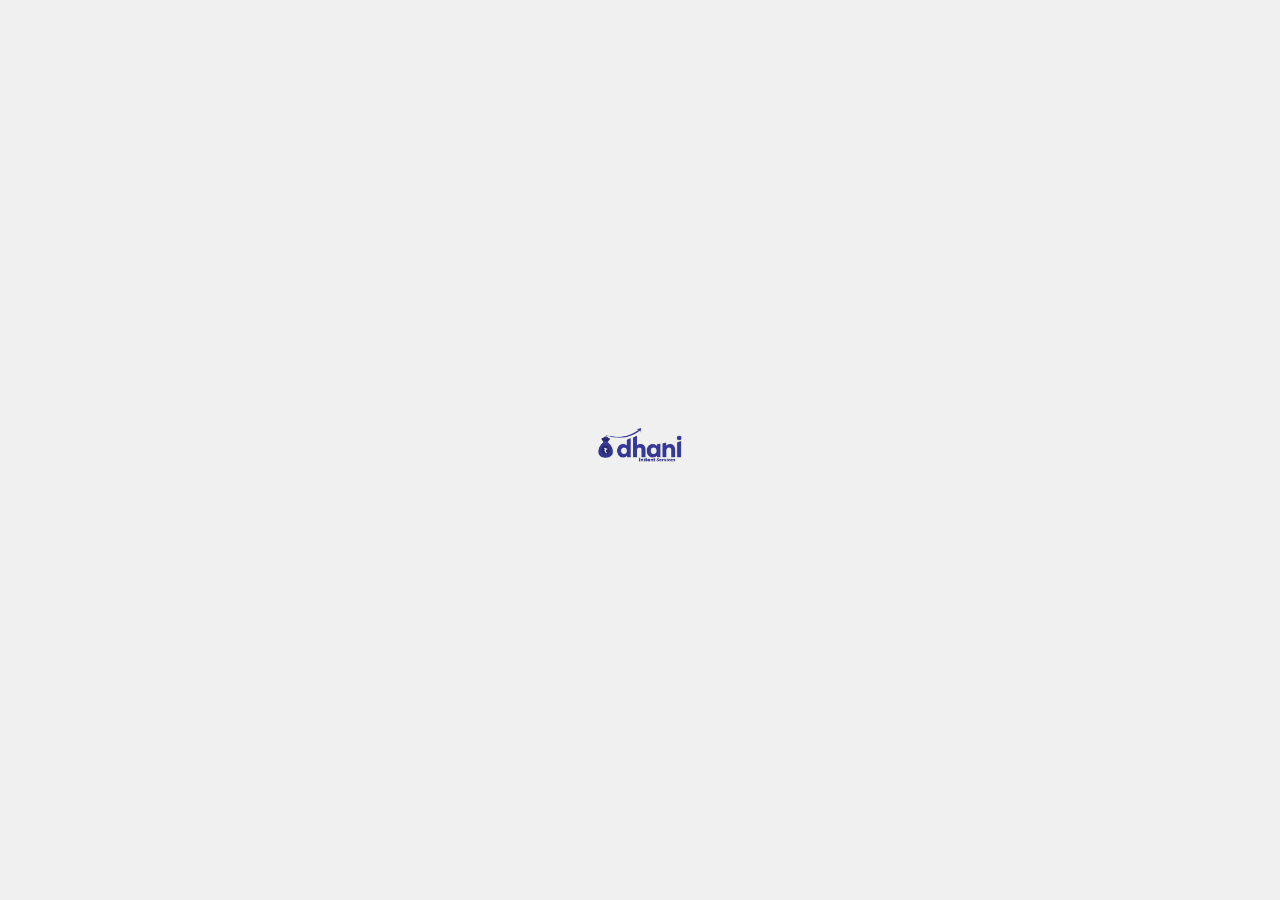
==== commit e3a300f0: "logo" ====
--- a/index.html
+++ b/index.html
@@ -1,1697 +1,45 @@
 <!DOCTYPE html>
-<html>
+<html lang="en">
 <head>
-	<meta http-equiv="Content-Type" content="text/html; charset=UTF-8"/>
-    <meta http-equiv="Content-Security-Policy" content="script-src 'self' https://d2r1yp2w7bby2u.cloudfront.net  *.static.clevertap.com *.clevertap-prod.com code.jquery.com *.facebook.net *.google-analytics.com cdn.datatables.net *.googleadservices.com googleads.g.doubleclick.net d10lpsik1i8c69.cloudfront.net cdnjs.cloudflare.com googletagmanager.com *.googletagmanager.com stackpath.bootstrapcdn.com indialends.com *.indialends.com bat.bing.com *.googleoptimize.com 'unsafe-inline' 'unsafe-eval'">
-    <meta http-equiv="Content-Security-Policy" content="style-src 'self' fonts.googleapis.com stackpath.bootstrapcdn.com  cdn.datatables.net cdnjs.cloudflare.com  maxcdn.bootstrapcdn.com cdnapp.indialends.com 'unsafe-inline' 'unsafe-eval'">
-    <title>
-        Easy and Instant Small amount Personal loan online at lowest interest rates.
-    </title>
+    <meta charset="UTF-8">
+    <meta name="viewport" content="width=device-width, initial-scale=1.0">
+  
+    <style>body {
+        display: flex;
+        justify-content: center;
+        align-items: center;
+        height: 100vh;
+        margin: 0;
+        background-color: #f0f0f0;
+    }
+    
+    .logo-container {
+        opacity: 0;
+        transform: scale(0.5);
+        transition: opacity 1s ease-in-out, transform 1s ease-in-out;
+    }
+    
+    .logo-container.loaded {
+        opacity: 1;
+        transform: scale(1);
+    }
+    
+    .logo {
+        width: 100px;
+        height: auto;
+    }
+    </style>
+</head>
+<body>
+    <div class="logo-container">
+        <img src="./logo_data.png" alt="Logo" class="logo">
+    </div>
 
-    <meta name="viewport" content="width=device-width, initial-scale=1, maximum-scale=1" />
-    <link rel="stylesheet" href="bootstrap/4.4.1/css/bootstrap.min.css" >
-    <link rel="stylesheet" href="cdnapp-sub/pl/css/stylemin1.css">
-    <link rel="shortcut icon" href="https://cdnapp.indialends.com/illive/images/favicon.ico" type="image/x-icon" />
-    <link rel="icon" href="https://cdnapp.indialends.com/illive/images/favicon.ico" type="image/x-icon" />
-    <meta name="p:domain_verify" content="2e6e3f75fb186546a4edc9dbd83dfafd" />
-    <link rel="manifest" href="/manifest.json" />
-    <link href="cdnapp-sub/oldstpl/css/owl.carousel.min.css" rel="stylesheet" />
-    <link href="cdnapp-sub/oldstpl/css/stpl-style.min.css" rel="stylesheet" />
-    <link href="cdnapp-sub/oldstpl/css/stplshortform-newdesign.min.css" rel="stylesheet" />
-    <link href="cdnapp-sub/newstpl/css/stplshortform.min.css" rel="stylesheet" />
- 
-
-    <script src="https://cdnapp.indialends.com/newstpl/js/jquery-3.3.1.min.js"></script>
-    <script async src="https://cdnapp.indialends.com/illive/js/ClevertapGTMandSDKV1.js"></script>
-    <script defer src="https://cdnapp.indialends.com/oldstpl/js/stplinlinescript.min.js?version=1.1"></script>
-    <link href="cdnapp-sub/newstpl/css/stplinlinehead.min.css" rel="stylesheet" />
-    <link rel="stylesheet" href="cdnapp-sub/commonweb/pl/css/newtheme.css">
-    <script async src="https://cdnapp.indialends.com/TrackingScripts/TrackingScript.js"></script>
-</head>
-<body class="personal-loan-container">
-    <!-- Google Tag Manager (noscript) -->
-    <noscript>
-        <iframe src="https://www.googletagmanager.com/ns.html?id=GTM-P3468J"
-                height="0" width="0" style="display:none;visibility:hidden"></iframe>
-    </noscript>
-    <!-- End Google Tag Manager (noscript) -->
-    <div id="DvPixel" style="display:none"></div>
-        <div id="header" class="sticky-top" style="top: 0px;">
-    <!--header-->
-<div class="common-header">
-    <div class="common-logo-container"><a href="index.html"><img src="cdnapp-sub/illive/images/creative/IL-logo.svg" width="153px" height="27px" alt="Indialends" class="common-il-logo"></a></div>
-    <div class="mobile-menu">
-        <a href="login.html" class="common-btn-login common-btn-mobile loginBtn" id="loginButton">Login</a>
-        <div class="animated-menu-icon"><span></span><span></span><span></span><span></span></div>
-    </div>
-    <div class="p-container">
-        <ul>
-            <!--<li><a href="personal-loan.html">Personal Loans</a></li>-->
-            <li class="position-relation-common-stpl" id="stpl-li">
-                <span class="font14">Personal Loans <img src="cdnapp-sub/illive/images/creative/arrow-down-blue.svg" alt="arrow-down-blue" class="p-down-arrow"></span>
-                <div class="p-category-stpl display-none-stpl" id="drp-div-stpl">
-                    <div class="category-type-stpl">
-                        <a class="astpl" href="personal-loan.html">Personal Loan</a>
-                        <a class="astpl" href="index.html">Small Amount Loan</a>
-                        <!-- <a class="astpl" href="/rezerv-cash">Line of Credit</a> -->
-                    </div>
-                </div>
-            </li>
-            <li><a href="business-loan.html">Business Loan</a></li>
-            <!--<li><a href="gold-loan.html">Gold Loan</a></li>-->
-            <li class=position-relation-common-gold>
-                <a href="">Gold <img src=https://cdnapp.indialends.com/illive/images/creative/arrow-down-blue.svg class=p-down-arrow></a>
-                <div class="d-none" id="gold-ct">
-                    <div class=category-type-gold>
-                        <a href="digital-gold.html">Digital Gold</a>
-                        <a href="gold-loan.html">Gold Loan</a>
-                    </div>
-                </div>
-            </li>
-            <li class="position-relation-common">
-                <span class="font14">Credit Cards <img src="cdnapp-sub/illive/images/creative/arrow-down-blue.svg" alt="arrow-down-blue" class="p-down-arrow"></span>
-                <div class="p-category display-none">
-                    <div class="category-type">
-                        <a href="credit-card.html">Apply Credit Cards</a>
-                        <a href="axis-bank-credit-card.html">Axis Bank Credit Card</a>
-                        <a href="idfc-bank-credit-card.html">IDFC Bank Credit Card</a>                        
-                        <a href="sbi-credit-card.html">SBI Credit Card</a>
-                        <a href="hdfc-bank-credit-card.html">HDFC Bank Credit Card</a>
-						<a href="amex-credit-card.html">American Express Card</a>
-						<a href="bob-credit-card.html">Bank of Baroda Credit Card</a>                        
-                        <a href="au-bank-credit-card.html">AU Bank Credit Card</a>   						   												               
-                    </div>
-                </div>
-            </li>
-            <li><a href="free-credit-report.html">Credit Report</a></li>
-            <li><a href="login.html" class="common-btn-login loginBtn" id="loginButton1">Login</a></li>
-        </ul>
-    </div>
-    <div class="clearfix"></div>
-    <div class="data">
-        <div class="data-category-container">
-            <div class="data-product-type">
-                <p class="data-category-heading">Products</p>
-                <!--<a href="personal-loan.html">Personal Loans</a>-->
-                <span class="mobile-sub-cat-stpl spn-style" id="mob-stpl">Personal Loans</span>
-                <div class="sub-cat-data-stpl" id="mob-stpl-div">
-                    <a href="personal-loan.html">Personal Loan</a>
-                    <a href="index.html">Small Amount Loan</a>
-                    <!-- <a href="/rezerv-cash">Line of Credit</a> -->
-                </div>
-                <a href="business-loan.html">Business Loan</a>
-                <!--<a href="gold-loan.html">Gold Loan</a>-->
-                <a class="mobile-sub-gold-cat">Gold </a>
-                <div class="sub-cat-gold-data" style="display: none;">
-                    <a href="digital-gold.html">Digital Gold</a> 
-                    <a href="gold-loan.html">Gold Loan</a>
-                </div>
-                <span class="mobile-sub-cat spn-style">Credit Cards</span>
-                <div class="sub-cat-data">
-                        <a href="credit-card.html">Apply Credit Cards</a>
-                        <a href="axis-bank-credit-card.html">Axis Bank Credit Card</a>
-                        <a href="idfc-bank-credit-card.html">IDFC Bank Credit Card</a>                        
-                        <a href="sbi-credit-card.html">SBI Credit Card</a>
-                        <a href="hdfc-bank-credit-card.html">HDFC Bank Credit Card</a>
-						<a href="amex-credit-card.html">American Express Card</a>
-						<a href="bob-credit-card.html">Bank of Baroda Credit Card</a>                        
-                        <a href="au-bank-credit-card.html">AU Bank Credit Card</a>   						    						                    
-                </div>
-                <a href="free-credit-report.html">Credit Report</a>
-                <p class="data-category-heading">Resources</p>
-                <a href="personal-loan-emi-calculator.html">EMI Calculator</a>
-                <a href="ifsc/d.html">IFSC Code</a>
-                <a href="blog-sub/index.html">Blogs</a>
-                <a href="faqs.html">FAQs</a>
-            </div>
-            <div class="common-social-icon mobile-header">
-                <a href="https://www.facebook.com/IndiaLends" target="_blank">
-<span class="footers-sprite social-header1"></span>
-</a>
-<a href="https://www.instagram.com/_indialends/" target="_blank">
-<span class="footers-sprite social-header2"></span>
-</a>
-<a href="https://www.linkedin.com/company/indialends" target="_blank">
-<span class="footers-sprite social-header3"></span>
-</a>
-<a href="https://twitter.com/indialends" target="_blank">
-<span class="footers-sprite social-header4"></span>
-</a>
-            </div>
-        </div>
-    </div>
-</div>
-            <div id="overlay"></div>
-        </div>
-    <div id="carouselExampleIndicators" class="carousel slide stpl-carousel" data-ride="carousel">
-        <ol class="carousel-indicators">
-            <li data-target="#carouselExampleIndicators" data-slide-to="0" class="active"></li>
-            <li data-target="#carouselExampleIndicators" data-slide-to="1"></li>
-        </ol>
-        <div class="carousel-inner">
-            <div class="carousel-item active stpl-bg1">
-                <div class="container stpl-bg-1">
-                    <div class="stpl-d-flex">
-                        <div>
-                            <p class="carousel-heading">Instant approval on loans</p>
-                            <p class="carousel-p1">Receive money in your bank faster than  <br class="d-sm-none">your grocery delivery. </p>
-                            <ul class="stpl-list">
-                                <li><img data-src="cdnapp-sub/newstpl/images/c-p-list-icon.svg" alt="" class="mr-3 lazy"> Loan amount of upto ₹5 Lacs</li>
-                                <li><img data-src="cdnapp-sub/newstpl/images/c-p-list-icon.svg" alt="" class="mr-3 lazy"> 100% Online Process</li>
-                            </ul>
-                        </div>
-                    </div>
-                </div>
-            </div>
-            <div class="carousel-item stpl-bg2">
-                <div class="container stpl-bg-2">
-                    <div class="stpl-d-flex">
-                        <div>
-                            <p class="carousel-heading text-black-stpl">Unexpected expenses <br class="d-sm-none">need instant solutions</p>
-                            <p class="carousel-p1"></p>
-                            <ul class="stpl-list">
-                                <li class="text-black-stpl"><img data-src="cdnapp-sub/newstpl/images/c-p-list-icon.svg" alt="" class="mr-3 lazy"> Instant Approval on Loan</li>
-                                <li class="text-black-stpl"><img data-src="cdnapp-sub/newstpl/images/c-p-list-icon.svg" alt="" class="mr-3 lazy"> Simple online application</li>
-                            </ul>
-                        </div>
-                    </div>
-                </div>
-            </div>
-        </div>
-    </div>
-    </div>
-    <div class="clearfix"></div>
-<input type="hidden" id="hdnPublicKey" value="MIIBIjANBgkqhkiG9w0BAQEFAAOCAQ8AMIIBCgKCAQEApihtzI8RmWJvDowvxeVaxOlx52higfmZBgL5ZSUkDecIMDlCgHzzX9ZgHS887qK8WL/VRq0xjZvJUvwyFjuFuS8IIOoL1UwhvM5OUPzksmwHppK63yh7Xxvja9207ZDb8S/R3ogcDOKb2hcTOXGqz2Vdf8iAzVw9uSa/+1iceLUiNCh+3Wft6s2NHPoxF+vbnvjqlprTsEAPwcjCqAdKCcmH+JrFpNJUEeEuJfZ589IpuX5Ta57s3vDd2+VGrKWjJzu1N4dVct3cMO373qKGSTGF/cY7BU1erPcev/u2hO+RLvqHSb/XX+QO/LjBX/qF6j2nvIgMQDlciGc7tmhHcQIDAQAB" />
-<input type="hidden" id="hdnIsSTPLExistingUser" value="" />
-<input type="hidden" id="hdnIsEligible" name="hdnIsEligible" value="" />
-<input type="hidden" id="hdnRedirectUrl" name="hdnRedirectUrl" value="" />
-<section class="form-section">
-    <div class="container w-c-form">
-        <div class="col-12 mb-pd">
-            <p class="stpl-f-content1">Check eligibility in just <span>2 steps</span></p>
-            <p class="stpl-f-content2">Offers from 70+ RBI Approved Lenders</p>
-        </div>
-        <div class="col-12 p-0">
-            <div class="process-chart">
-                <ul class="stpl-new-progressbar">
-                    <li class="active">Basic Details</li>
-                    <li class="bar-d-none"></li>
-                    <li class="">Income Details</li>
-                </ul>
-            </div>
-        </div>
-        <div id="partialView">       
-<style>
-    .txt-siz {
-        font-size: 9pt;
-    }
-</style>
-<div class="row mb-pd" id="basic-details">
-    <div class="col-sm-6">
-        <div class="input-box i-mt">
-            <label class="input-label">Your Name<span class="astrk">*</span></label>
-            <input type="text" name="li_display_name"
-                   onpaste="return false" id="li_display_name" maxlength="50" class="input-1" onfocus="setFocus(true)" onblur="setFocus(false)" required onkeypress="return OnlyApha_v2(event)">
-            <span class="v-t" id="name-mess">Enter your name</span>
-            <span class="error d-none">Error Message</span>
-            <i class="valid-icon"></i>
-        </div>
-    </div>
-    <div class="col-sm-6">
-        <div class="input-box i-mt">
-            <label class="input-label">Your Mobile Number<span class="astrk">*</span></label>
-                <input type="tel" maxlength="10" id="mobile" class="input-1" onfocus="setFocus(true)" onblur="setFocus(false)" onkeyup="numericFilter(this);" onkeypress="return onlyNumbers(event)" required>
-            <p class="v-t" id="mob-mess">Enter your mobile no.</p>
-            <span class="error d-none">Error Message</span>
-            <i class="valid-icon"></i>
-        </div>
-    </div>
-    <div class="col-sm-6">
-        <div class="input-box i-mt">
-            <label class="input-label">Your E-Mail Address<span class="astrk">*</span></label>
-            <input name="email" id="email" type="text" class="input-1" onfocus="setFocus(true)" onblur="setFocus(false)" maxlength="50" required="" onkeyup="remove_space_email($(this));">
-            <p class="v-t" id="email-mess">Enter your email address</p>
-            <span class="v-t-1 i-mtt1" id="name-mess-stpl">
-                <span class="mail-id d-none" id="gmailId">@gmail.com</span>
-                <span class="mail-id d-none" id="outlookId">@outlook.com</span>
-                <span class="mail-id d-none" id="yahooId">@yahoo.co.in</span>
-                <span class="mail-id d-none" id="liveId">@live.com</span>
-            </span>
-            <span class="error d-none">Error Message</span>
-            <i class="valid-icon"></i>
-        </div>
-    </div>
-    <div class="col-sm-6" >
-        <div class="input-box i-mt">
-            <label class="input-label">Enter Required Amount<span class="astrk">*</span></label>
-            <input name="loan_amount" id="loan_amount" type="tel" class="input-1" onfocus="setFocus(true)" onblur="setFocus(false)" onkeyup="numericFilter(this);" onkeypress="return onlyNumbers(event)" required="" maxlength="8" value="">
-            <p class="v-t" id="reqamt-mess">Enter required amount</p>
-            <span class="error d-none">Error Message</span>
-            <div class="value  txt-siz" id="spn_loanamount"></div>
-            <i class="valid-icon"></i>
-        </div>
-    </div>
-    <div class="col-sm-6">
-        <span class="radio-chk-label i-mt">Select Gender<span class="astrk">*</span></span>
-        <div class="custom-radio custom-control-inline pr-md-0 pr-1 mb-2">
-            <input type="radio" id="male" name="gen" required value="1"  class="custom-control-input">
-            <label class="custom-control-label " for="male">
-                Male
-            </label>
-        </div>
-        <div class="custom-radio custom-control-inline pr-md-0 pr-1 mb-2">
-            <input type="radio" id="female" name="gen" value="0" required  class="custom-control-input">
-            <label class="custom-control-label " for="female">
-                Female
-            </label>
-        </div>
-        <span class="error d-none">Error Message</span>
-    </div>
-    <div class="col-sm-6 pt-sm-5">
-        <button data-step="step-1" class="common-btn i-mt stpl-cursor-pointer ctbutton" eventname="PL_BasicDetail_Submitted" data-toggle="modal" id="formsNextBtn" disabled disabled=disabled>Proceed</button>
-            <p class="stpl-eu">If you are existing user, <a href="" data-toggle="modal" data-target="#login-verification" id="ExistingLoginBtn">Click Here</a></p>
-        <span class="error d-none">Error Message</span>
-        <p class="mt-3 error text-center d-none" id="plblacklisted-user">We have observed unusual activity from your account, and have restricted access due to security concerns.</p>
-    </div>
-</div>
-<!-- Login verification -->
-<div class="modal fade bottom-sheet" id="login-verification" tabindex="-1" role="dialog" aria-labelledby="login-verification" aria-hidden="true">
-    <div class="modal-dialog modal-dialog-centered" role="document">
-        <div class="modal-content">
-            <div id="name-mismatch">
-                <div class="modal-header stpl-modal-header">
-                    <h3 class="modal-title">Login to your account</h3>
-                    <button type="button" class="close stpl-close-btn" data-dismiss="modal" aria-label="Close">
-                        <span aria-hidden="true">&times;</span>
-                    </button>
-                </div>
-                <div class="modal-body">
-                    <span class="stpl-line"></span>
-                    <div class="name-mismatch-container login-c">
-                        <span class="mobile-login-content ">Login to your account</span>
-                        <img src="cdnapp-sub/illive/images/creative/mob-login-banner.svg" class="img-fluid mb-5 mt-5 mt-sm-0">
-                        <div class="col-sm-12 p-0">
-                            <div class="input-box">
-                                <label class="input-label">Your Mobile No.<span class="astrk">*</span></label>
-                                <input type="tel" maxlength="10" class="input-1" onfocus="setFocus(true)" onblur="setFocus(false)" id="loginNo" onkeyup="numericFilter(this);" onkeypress="return onlyNumbers(event)" required>
-                                <p class="v-t">Enter your mobile no.</p>
-                            </div>
-                            <p class="mt-3 error text-center d-none" id="invalid-number">Enter your registered mobile number!</p>
-                            <p class="mt-3 error text-center d-none" id="invalidformat-number">Enter valid mobile number!</p>
-                            <p class="mt-3 error text-center d-none" id="invalid-maxotp">Maximum OTP limit reached for this mobile no.!</p>
-                            <p class="mt-3 error text-center d-none" id="blacklisted-user">We have observed unusual activity from your account, and have restricted access due to security concerns.</p>
-                        </div>
-                        <div class="mt-5 text-center">
-                            <button class="common-btn stpl-cursor-pointer mobilie-stpl-btn" id="login-proceed" disabled>Continue</button>
-                        </div>
-                    </div>
-                    <div class="clearfix"></div>
-                </div>
-            </div>
-        </div>
-    </div>
-</div>
-        </div>
-    </div>
-</section>
-<!-- Modal OTP verification -->
-<div class="modal fade bottom-sheet" id="otp-verification" tabindex="-1" role="dialog" aria-labelledby="otp-verification" aria-hidden="true">
-    <div class="modal-dialog modal-dialog-centered" role="document">
-        <div class="modal-content">
-            <div id="stpl-otp">
-                <div class="modal-header stpl-modal-header">
-                    <h3 class="modal-title">OTP Verification</h3>
-                    <button type="button" class="close stpl-close-btn" data-dismiss="modal" aria-label="Close">
-                        <span aria-hidden="true">&times;</span>
-                    </button>
-                </div>
-                <div class="modal-body">
-                    <span class="stpl-line"></span>
-                    <span class="bottomsheet-p">OTP Verification</span>
-                    <span class="stpl-otp-txt1">Confirm your mobile number</span>
-                            <span class="stpl-otp-txt2">
-                                Verification code sent to <strong>+91 <span id="mobilenopopup"></span></strong> via <span id="otpSentMethod">SMS</span>
-                            </span>
-                    <a href="#" id="edit" class="stpl-anchor session-active-hide">Edit number</a>
-                    <div class="clearfix"></div>
-                    <div class="otp-input stpl-otp-input">
-                        <input class="form-control" maxlength="1" id="txt_otp0" type="number" onchange="javascript:paste_otp(this);" onkeydown="javascript:setTab(event); return ((event.keyCode == 69) || (event.keyCode == 190) || (event.keyCode == 187)) ? false : true" onkeypress="javascript:return OnlySingleDigitNum(event, this);" onkeyup="if(this.value.length>0) javascript:move_to_next('#txt_otp1',this);">
-                        <input class="form-control" maxlength="1" id="txt_otp1" type="number" onchange="javascript:paste_otp(this);" onkeydown="javascript:setTab(event); return ((event.keyCode == 69) || (event.keyCode == 190) || (event.keyCode == 187)) ? false : true" onkeypress="javascript:return OnlySingleDigitNum(event, this);" onkeyup="if(this.value.length>0) javascript:move_to_next('#txt_otp2',this);">
-                        <input class="form-control" maxlength="1" id="txt_otp2" type="number" onchange="javascript:paste_otp(this);" onkeydown="javascript:setTab(event); return ((event.keyCode == 69) || (event.keyCode == 190) || (event.keyCode == 187)) ? false : true" onkeypress="javascript:return OnlySingleDigitNum(event, this);" onkeyup="if(this.value.length>0) javascript:move_to_next('#txt_otp3',this);">
-                        <input class="form-control" maxlength="1" id="txt_otp3" type="number" onchange="javascript:paste_otp(this);" onkeydown="javascript:setTab(event); return ((event.keyCode == 69) || (event.keyCode == 190) || (event.keyCode == 187)) ? false : true" onkeypress="javascript:return OnlySingleDigitNum(event, this);" onkeyup="if(this.value.length>0) javascript:move_to_next('#txt_otp4',this);">
-                        <input class="form-control" maxlength="1" id="txt_otp4" type="number" onchange="javascript:paste_otp(this);" onkeydown="javascript:setTab(event); return ((event.keyCode == 69) || (event.keyCode == 190) || (event.keyCode == 187)) ? false : true" onkeypress="javascript:return OnlySingleDigitNum(event, this);" onkeyup="if(this.value.length>0) javascript:move_to_next('#txt_otp5',this);">
-                        <input class="form-control" maxlength="1" id="txt_otp5" type="number" onchange="javascript:paste_otp(this);" onkeydown="javascript:setTab(event); return ((event.keyCode == 69) || (event.keyCode == 190) || (event.keyCode == 187)) ? false : true" onkeypress="javascript:return OnlySingleDigitNum(event, this);" onkeyup="if(this.value.length>0) javascript:move_to_next('#txt_otp5',this);">
-                        <div class="session-active-hide">
-                            <p class="mt-3 d-none" id="resend-section">
-                                <span>Didn't receive OTP? Resend via</span>
-<span id='resentfrm0'><a href='' onclick='Resend_OTP(4)' id='resend-otp'>Whatsapp</a></span>                                            <span>&nbsp;/&nbsp;</span>
-<span><a href='' onclick='Resend_OTP(2)' id='resend_mv_call'>Call</a></span><span><a href='' onclick='Resend_OTP()' id=''></a></span>                            </p>
-                            <p class="mt-3 error d-none" id="invalid-otp">Enter a valid OTP!</p>
-                            <span class="error d-none" id="error-otp">Error Message</span>
-                            <p class="mt-3" id="timer">
-                                You will receive OTP within
-                                <span class="stpl-anchor" id="time">25</span> sec
-                            </p>
-                        </div>
-                        <div class="tnc stpl-tnc session-active-hide">
-                            <div class="custom-control custom-checkbox">
-                                <input type="checkbox" class="custom-control-input" id="tnc">
-                                <label class="custom-control-label" for="tnc">
-                                    <div class="small-scroll">
-                                        I hereby declare that I am Indian National. I agree to IndiaLends <a href="privacy-policy.html" target="_blank">Privacy Policy</a> and <a href="terms-conditions.html" target="_blank">T&Cs</a> and authorize IndiaLends to receive my credit information from Credit Bureaus on my behalf. I also authorize IndiaLends to retrieve credit report on my behalf from <a href="" data-toggle="modal" data-target="#CRIFhigmark">CRIF Highmark Private Limited</a>, <a href="" data-toggle="modal" data-target="#experianterms">Experian Credit Information Company of India Private Limited</a> <a href="terms-conditions.html" target="_blank">T&Cs</a> or <a href="" data-toggle="modal" data-target="#CibilModel">Transunion CIBIL Limited</a>. <br>By clicking on verify, you consent to receiving communications including but not limited to SMS, e-mails, phone calls, whatsapp from us and/or our partners, including Banks and NBFCs, with respect to your transaction on the website or for any other purpose. This consent will override any registration for DNC/NDNC.
-                                    </div>
-                                </label>
-                            </div>
-                        </div>
-                    </div>
-                    <div class="mt-3 stpl-tnc device-tnc session-active d-none">
-                        <div class="d-flex align-items-start">
-                            <img src="cdnapp-sub/illive/images/device-tnc.svg" alt="device-tnc" width="34" height="26" class="img-fluid mr-3 mt-3">
-                            <div class="device-sub-txt1 p-2">
-                                <span class="device-sub-txt2">IndiaLends is active in another device.</span> <br />
-                                Please continue your session there or Log out from all devices and login again.
-                            </div>
-                        </div>
-                    </div>
-                    <div class="mt-5 text-center d-flex align-items-center justify-content-center session-active d-none">
-                        <a class="device-logout-btn session-active d-none" id="logoutMultiSession">
-                            Logout from
-                            all devices
-                        </a>
-                    </div>
-                    <div class="mt-5 text-center">
-                        <button class="common-btn stpl-cursor-pointer mobilie-stpl-btn session-active-hide" disabled id="btn_MV">Verify Now</button>
-                        <div class="outer-circle d-none session-active-hide" id="animated-progress-btn">
-                            <div class="circle-loader" id="circle-loader">
-                                <div class="checkmark draw"></div>
-                            </div>
-                        </div>
-                    </div>
-                    <div class="clearfix"></div>
-                </div>
-            </div>
-            <div class="d-none fetch-details-modal" id="generate-details">
-                <span class="stpl-line"></span>
-                <a id="loader-img-click"><img data-src="cdnapp-sub/newstpl/images/stpl-loader.gif" alt="" class="mt-5 lazy"></a>
-                <p class="fetch-txt">Please  Wait<br><strong>Trying to fetch your details from bureau</strong></p>
-                <img data-src="cdnapp-sub/newstpl/images/fetch-img.png" alt="" class="img-fluid lazy" id="fetch-img">
-            </div>
-        </div>
-    </div>
-</div>
-<div class="modal fade pl-0" id="CRIFhigmark" tabindex="-1" role="dialog" aria-labelledby="exampleModalLabel" aria-hidden="true">
-    <div class="modal-dialog modal-dialog-centered" role="document">
-        <div class="modal-content">
-            <div class="modal-header">
-                <h3 class="modal-title text-center">
-                    <a target="_blank" class="anchor-blue text-underline" href="terms-conditions.html">IMPORTANT INFORMATION</a>
-                    <br />
-                    <span class="font12">IN RELATION  ACCESS TO CREDIT INFORMATION CRIF HIGHMARK</span>
-                </h3>
-                <button type="button" class="close" data-dismiss="modal" aria-label="Close">
-                    <span aria-hidden="true">&times;</span>
-                </button>
-            </div>
-            <div class="modal-body">
-                <p class="font13 font11-sm pad10trbl">
-                    You hereby appoint GC Web Ventures Pvt. Ltd. (hereinafter, "<b>IndiaLends</b>") as your authorized representative to receive your credit information from CRIF Higmark.
-                    You hereby irrevocably and unconditionally consent to such credit information being provided by CRIF Higmark to you and IndiaLends, and you hereby agree,
-                    acknowledge, and accept the terms and conditions set forth herein. <br></br> You hereby also acknowledge that for IndiaLends to service you as a customer to
-                    access your credit worthiness, the credit information shall be shared by CRIF Higmark with you and IndiaLends on a quarterly basis in a period of 12
-                    months continuously (4 reports in a year) to ensure that you are able to view your complete credit history. Please read the terms and conditions
-                    of this document carefully before accepting. By clicking on the “I Accept” button below, you are expressly agreeing to access the CRIF Higmark credit
-                    information report and credit score (as defined in the important information section below and together referred as “credit information”) and share
-                    a copy of the credit information with IndiaLends in the “as is” format. Please click on the link below to read and understand the important information
-                    section below. ** This document is an electronic record in terms of the Information Technology Act, 2000, and rules made there under, and the amended provisions pertaining to electronic records.
-                </p>
-            </div>
-        </div>
-    </div>
-</div>
-<div class="modal fade pl-0" id="experianterms" tabindex="-1" role="dialog" aria-labelledby="exampleModalLabel" aria-hidden="true">
-    <div class="modal-dialog modal-dialog-centered" role="document">
-        <div class="modal-content">
-            <div class="modal-header">
-                <h3 class="modal-title text-center">
-                    <a target="_blank" class="anchor-blue text-underline" href="terms-conditions.html">IMPORTANT INFORMATION</a>
-                    <br />
-                    <span class="font12">CONSENT IN RELATION TO ACCESS TO CREDIT INFORMATION THROUGH EXPERIAN</span>
-                </h3>
-                <button type="button" class="close" data-dismiss="modal" aria-label="Close">
-                    <span aria-hidden="true">&times;</span>
-                </button>
-            </div>
-            <div class="modal-body">
-                <p class="font13 font11-sm pad10trbl">
-                    This End User Agreement (the “Agreement”) is made between you (the “User” or “You”) and GC Web Ventures Pvt. Ltd., a private limited company having its registered office at Plot No. 55, Upper Ground Floor, Saidujalab, Westend Marg, New Delhi – 110030. (“CLIENT”, “Us” or “We”, which term shall include its successors and permitted assigns). The User and CLIENT shall be collectively referred to as the “Parties” and individually as a “Party”.</br>
-                    You hereby consent to  CLIENT being appointed as your authorised representative to receive your Credit Information (i) for the purpose of determining your credit worthiness through using provider’s Credit Information Report and sharing relevant credit products with You as provided by the financial partners of the CLIENT; and (ii) in relation to credit monitoring that enables the individual consumers to monitor various active loan products, movement of credit score, delayed payments flags etc. as required in accordance with applicable laws, (“End Use Purpose”) on an ongoing basis until the End Use Purpose for not exceeding 6 months or withdrawal of consent; whichever is earlier.</br>
-                    BY EXECUTING THIS AGREEMENT / CONSENT FORM, YOU ARE EXPRESSLY AGREEING TO ACCESS THE EXPERIAN CREDIT INFORMATION REPORT AND CREDIT SCORE, AGGREGATE SCORES, INFERENCES, REFERENCES AND DETAILS (AS DEFINED BELOW)(TOGETHER REFERRED AS “CREDIT INFORMATION”). YOU HEREBY ALSO CONSENT TO SUCH CREDIT INFORMATION BEING PROVIDED BY EXPERIAN TO YOU AND CLIENT BY USING EXPERIAN TOOLS, ALGORITHMS AND DEVICES AND YOU HEREBY AGREE, ACKNOWLEDGE AND ACCEPT THE TERMS AND CONDITIONS SET FORTH HEREIN.</br>
-                    <u>Terms and Conditions:</u></br>
-                    <b>Information Collection, Use, Confidentiality, No-Disclosure and Data Purging</b></br>
-                    CLIENT shall access your Credit Information as your authorized representative and CLIENT shall use the Credit Information for limited End Use Purpose consisting of and in relation to the services proposed to be availed by You from CLIENT. We shall not aggregate, retain, store, copy, reproduce, republish, upload, post, transmit, sell or rent the Credit Information to any other person and the same cannot be copied or reproduced other than as agreed herein and in furtherance to applicable law including the CICRA.
-                    The Parties agree to protect and keep confidential the Credit Information both online and offline.
-                    The Credit Information shared to You, or received on by Us on your behalf shall be destroyed, purged, erased immediately upon the completion of the transaction/ End Use Purpose for which the Credit Information Report was procured, this period not being longer than 6 months.</br>
-                    <b>Governing Law and Jurisdiction</b></br>
-                    The relationship between you and CLIENT shall be governed by laws of India and all claims or disputes arising there from shall be subject to the exclusive jurisdiction of the courts of Mumbai.</br>
-                    <b>Definitions:</b></br>
-                    Capitalised terms used herein but not defined above shall have the following meanings:</br>
-                    <b>“Business Day”</b> means a day (other than a public holiday) on which banks are open for general business in Mumbai.</br>
-                    <b>“Credit Information Report”</b> means the credit information / scores/ aggregates / variables / inferences or reports which shall be generated by Experian;</br>
-                    <b>“Credit Score”</b> means the score which shall be mentioned on the Credit Information Report which shall be computed by Experian.</br>
-                    <b>“CICRA”</b> shall mean the Credit Information Companies (Regulation) Act, 2005 read with the Credit Information Companies Rules, 2006 and the Credit Information Companies Regulations, 2006, and shall include any other rules and regulations prescribed thereunder.</br>
-                    PLEASE READ THE ABOVEMENTIONED TERMS AND CONDITIONS AND CLICK ON “ACCEPT” FOLLOWED BY THE LINK BELOW TO COMPLETE THE AUTHORISATION PROCESS/ FOR SHARING OF YOUR CREDIT INFORMATION BY EXPERIAN WITH CLIENT IN ITS CAPACITY AS YOUR AUTHORISED REPRESENTATIVE.
-                    BY CLICKING “ACCEPT” YOU AGREE AND ACCEPT THE DISCLAIMERS AND TERMS AND CONDITIONS SET OUT HEREIN.
-                </p>
-            </div>
-        </div>
-    </div>
-</div>
-<div class="modal fade pl-0" id="CibilModel" tabindex="-1" role="dialog" aria-labelledby="exampleModalLabel" aria-hidden="true">
-    <div class="modal-dialog modal-dialog-centered" role="document">
-        <div class="modal-content">
-            <div class="modal-header">
-                <h3 class="modal-title text-center">
-                    <a target="_blank" class="anchor-blue text-underline" href="terms-conditions.html">IMPORTANT INFORMATION</a>
-                    <br />
-                    <span class="font12">IN RELATION  ACCESS TO CREDIT INFORMATION THROUGH TRANSUNION CIBIL LIMITED</span>
-                </h3>
-                <button type="button" class="close" data-dismiss="modal" aria-label="Close">
-                    <span aria-hidden="true">&times;</span>
-                </button>
-            </div>
-            <div class="modal-body">
-                <p class="font13 pad10trbl font10-sm">
-                    <b>To</b>,
-                    <br />
-                    <b>
-                        TransUnion CIBIL Limited
-                        [Formerly known as Credit Information Bureau (India) Limited]
-                    </b>
-                    <br />
-                    19th Floor, One World Centre Tower-2A-2B, <br />
-                    841 Senapati Bapat Marg,<br />
-                    Lower Parel, <br />
-                    Mumbai – 400 013<br />
-                    <br />
-                    <br />
-                    <b>Sub: Grant of Consent</b>
-                    <br />
-                    <br />
-                    In connection with submission of the application for my credit information offered by CIBIL
-                    (“Consumer Credit Information”) and other related credit products (Credit Products) offered by CIBIL
-                    through <b>GC Web Ventures Private Limited</b> (referred to as the “Company”) and delivery of the
-                    Consumer Credit Information and Credit Products to the Company, I hereby acknowledge and agree to the following:
-                    <br />
-                    A. The Company is my lawfully appointed agent and he / it has agreed to be my agent for
-                    the purposes, including, without limitation, to receive the Consumer Credit Information and Credit Products
-                    from TUCL on my behalf and use it and the Company has granted its consent for
-                    being appointed for the aforesaid purpose.
-                    <br />
-                    B. I grant my unconditional consent to the Company to receive the Consumer Credit
-                    Information and Credit Products from TUCL on my behalf and the Company has granted its consent for being appointed for the
-                    aforesaid purpose. I hereby represent and acknowledge that the Terms of Understanding in relation to the use of the
-                    Consumer Credit Information and Credit Products has been agreed between me and the Company.
-                    <br />
-                    C. I hereby expressly grant unconditional consent to, and direct, TUCL to deliver my Consumer Credit Information
-                    and Credit Products to the Company on my behalf.
-                    <br />
-                    D. I agree that my consent shall be stored by the Company on a permanent basis and shall be verifiable from time to time.
-                    I understand that the Company cannot access the Consumer Credit Information for more than 6 months on a single Consumer
-                    Consent and the same shall be required to be refreshed every six (6) months.
-                    Company can store the Consumer Credit Information only for (i) a limited time period of six months or
-                    (ii) till such time the credit information is required to be retained to satisfy the purpose for which it was provided or
-                    (iii) until I withdraw my consent to store such Consumer Credit Information, whichever is earlier and thereafter,
-                    the stored Consumer Credit Information shall be deleted, purged, expunged by the Company.
-                    <br />
-                    E. I shall not hold TUCL  responsible or liable for any loss, claim, liability, or damage of any kind resulting from,
-                    arising out of, or in any way related to: (a) delivery of my Consumer Credit Information and Credit Products to the Company ;
-                    (b) any use, modification or disclosure by the Company  of the contents, in whole or in part,
-                    of my Consumer Credit Information or Credit Products , whether authorized or not;
-                    (c) any breach of confidentiality or privacy in relation to delivery of my Consumer Credit Information  to the Company.
-                    <br />
-                    F. I acknowledge and accept that TUCL has not made any promises or representations to me in order to induce me to provide
-                    my Consumer Credit Information   or seek any consent or authorization in this regard.
-                    <br />
-                    G. I agree that I may be required to record my consent / provide  consent  electronically and in all such cases I understand that
-                    by clicking on the "I Accept" button below, I am providing "written  consent " to [COMPANY] authorizing [COMPANY] to obtain my
-                    Consumer Credit Information from my personal credit profile from TransUnion CIBIL LIMITED]. I further authorize [COMPANY] to obtain
-                    such information solely to confirm my identity and display my Consumer Credit Information to me.
-                    Further in all such cases “By checking this box and clicking on the ‘Authorize button,  I agree to the terms and conditions,
-                    acknowledge receipt of TUCL privacy policy and agree to its terms, and confirm my  authorization for [COMPANY] to obtain my
-                    Consumer Credit Information and Credit Products.
-                    <br />
-                    H. I understand that in order to deliver the product to me, I hereby authorize [COMPANY],
-                    to obtain my Consumer Credit Information and Credit Products from TUCL.
-                    <br />
-                    I. By submitting this registration form, I understand that I am providing express written consent  for [COMPANY] to request
-                    and receive information about me from third parties, including but not limited to a copy of my consumer credit report and
-                    score from consumer reporting agencies, at any time for so long as I have an active [COMPANY] account.
-                    I further authorize [COMPANY] to retain a copy of my information for use in accordance with [COMPANY’S] Terms of Use and
-                    Privacy Policy.
-                    <br />
-                    J. I UNDERSTAND THAT THE PRODUCT IS PROVIDED ON AN “AS-IS”, “AS AVAILABLE” BASIS AND TUCL EXPRESSLY DISCLAIMS ALL WARRANTIES,
-                    INCLUDING THE WARRANTIES OF MERCHANTABILITY, FITNESS FOR A PARTICULAR PURPOSE, AND NON-INFRINGEMENT.
-                    <br />
-                    K. I shall not sue or otherwise make or present any demand or claim, and I irrevocably, unconditionally and entirely release,
-                    waive and forever discharge TUCL , its officers, directors, employees, agents, licensees, affiliates, successors and assigns,
-                    jointly and individually (hereinafter “Releasee”), from any and all manner of liabilities, claims, demands, losses, claims, suits,
-                    costs and expenses (including court costs and reasonable attorney fees) (“Losses”), whatsoever, in law or equity,
-                    whether known or unknown, which I ever had, now have, or in the future may have against the Releasee with respect to the
-                    submission of my Consumer Credit Information or Credit Products  and / or my decision to provide TUCL with the authority to
-                    deliver my Consumer Credit Information  and Credit Products to the Company . I agree to defend, indemnify, and hold harmless the
-                    Releasee from and against any and all Losses resulting from claims made against TUCL L by third parties arising from and in
-                    connection with this letter.
-                    <br />
-                    L. I agree that the terms of this confirmation letter shall be governed by the laws of India and
-                    shall be subject to the exclusive jurisdiction of the courts located in Mumbai in regard to any
-                    dispute arising hereof. TUCL is entitled to assign its rights hereunder to any third person
-                    without taking my prior written consent.
-                    <br />
-                </p>
-            </div>
-        </div>
-    </div>
-</div>
-<!--stpl section 1-->
-<section class="stpl-section1">
-    <div class="container p-0">
-        <div class="col-12 p-0">
-            <h1 class="stpl-section-1">How does Indialends small amount personal loan work?</h1>
-            <div class="text-center stpl-tab-container new-stpl-tb-container">
-                <ul class="nav nav-tabs" id="myTab" role="tablist">
-                    <li class="nav-item">
-                        <a class="nav-link active" id="works-tab" data-toggle="tab" href="#works" role="tab" aria-controls="works" aria-selected="true">How it works</a>
-                    </li>
-                    <li class="nav-item">
-                        <a class="nav-link" id="eligibility-tab" data-toggle="tab" href="#eligibility" role="tab" aria-controls="eligibility" aria-selected="false">Eligibility</a>
-                    </li>
-                </ul>
-                <div class="tab-content" id="myTabContent">
-                    <div class="tab-pane fade show active" id="works" role="tabpanel" aria-labelledby="works-tab">
-                        <div class="row hide-mobile">
-                            <div class="col-12">
-                                <span style="border-bottom: 1px solid #24A38B;display: block;width: 80%;margin: auto;position: relative;top: 21px;"></span>
-                            </div>
-                            <div class="col-sm-3 text-center">
-                                <span class="works-pointer">1</span>
-                                <p class="wp-1">Step</p>
-                                <p class="wp-2">Provide basic <br>details</p>
-                            </div>
-                            <div class="col-sm-3 text-center">
-                                <span class="works-pointer">2</span>
-                                <p class="wp-1">Step</p>
-                                <p class="wp-2">Compare and <br>Select Offer</p>
-                            </div>
-                            <div class="col-sm-3 text-center">
-                                <span class="works-pointer">3</span>
-                                <p class="wp-1">Step</p>
-                                <p class="wp-2">Complete <br>Application Form</p>
-                            </div>
-                            <div class="col-sm-3 text-center">
-                                <span class="works-pointer">4</span>
-                                <p class="wp-1">Step</p>
-                                <p class="wp-2">Sign Agreement and Loan amount is credited.</p>
-                            </div>
-                        </div>
-                        <div class="row">
-                            <div class="col-12 stpl-vertical-wizard-works">
-                                <ul>
-                                    <li class="complete">
-                                        <a href="#">
-                                            <p class="wp-1">Step</p>
-                                            <p class="wp-2">Provide basic details</p>
-                                            <i class="ico"><span class="dots">1</span></i>
-                                            <span class="stpl-b-border"></span>
-                                        </a>
-                                    </li>
-                                    <li class="complete">
-                                        <a href="#">
-                                            <p class="wp-1">Step</p>
-                                            <p class="wp-2">Compare and Select Offer</p>
-                                            <i class="ico"><span class="dots">2</span></i>
-                                            <span class="stpl-b-border"></span>
-                                        </a>
-                                    </li>
-                                    <li class="complete">
-                                        <a href="#">
-                                            <p class="wp-1">Step</p>
-                                            <p class="wp-2">complete Application Form</p>
-                                            <i class="ico"><span class="dots">3</span></i>
-                                            <span class="stpl-b-border"></span>
-                                        </a>
-                                    </li>
-                                    <li class="complete">
-                                        <a href="#">
-                                            <p class="wp-1">Step</p>
-                                            <p class="wp-2">Sign Agreement and Loan amount is credited.</p>
-                                            <i class="ico"><span class="dots">4</span></i>
-                                        </a>
-                                    </li>
-                                </ul>
-                            </div>
-                        </div>
-                    </div>
-                    <div class="tab-pane fade" id="eligibility" role="tabpanel" aria-labelledby="eligibility-tab">
-                        <div class="row hide-mobile">
-                            <div class="col-sm-3 text-center">
-                                <span class="works-pointer"><img data-src="cdnapp-sub/newstpl/Images/stpl-11.svg" alt="" class="lazy"></span>
-                                <p class="wp-2">The applicant must be at least 21 years old</p>
-                            </div>
-                            <div class="col-sm-3 text-center">
-                                <span class="works-pointer"><img data-src="cdnapp-sub/newstpl/images/stpl-12.svg" alt="" class="lazy"></span>
-                                <p class="wp-2">The applicant should be a citizen of India</p>
-                            </div>
-                            <div class="col-sm-3 text-center">
-                                <span class="works-pointer"><img data-src="cdnapp-sub/newstpl/images/stpl-13.svg" alt="" class="lazy"></span>
-                                <p class="wp-2">The applicant must have a valid Indian Bank Account</p>
-                            </div>
-                            <div class="col-sm-3 text-center">
-                                <span class="works-pointer"><img data-src="cdnapp-sub/newstpl/images/stpl-14.svg" alt="" class="lazy"></span>
-                                <p class="wp-2">The applicant’s monthly income should be atleast ₹10,000</p>
-                            </div>
-                        </div>
-                        <div class="row">
-                            <div class="col-12 stpl-eligibility-mob">
-                                <ul>
-                                    <li><span class="works-pointer"><img data-src="cdnapp-sub/newstpl/Images/stpl-11.svg" alt="" class="lazy"></span></li>
-                                    <li><p class="wp-2">The applicant must be at least 21 years old</p></li>
-                                </ul>
-                                <hr>
-                                <ul>
-                                    <li><span class="works-pointer"><img data-src="cdnapp-sub/newstpl/images/stpl-12.svg" alt="" class="lazy"></span></li>
-                                    <li><p class="wp-2">The applicant should be a citizen of India</p></li>
-                                </ul>
-                                <hr>
-                                <ul>
-                                    <li><span class="works-pointer"><img data-src="cdnapp-sub/newstpl/images/stpl-13.svg" alt="" class="lazy"></span></li>
-                                    <li><p class="wp-2">The applicant must have a valid Indian Bank Account</p></li>
-                                </ul>
-                                <hr>
-                                <ul>
-                                    <li><span class="works-pointer"><img data-src="cdnapp-sub/newstpl/images/stpl-14.svg" alt="" class="lazy"></span></li>
-                                    <li><p class="wp-2">The applicant’s monthly income should be atleast ₹10,000</p></li>
-                                </ul>
-                            </div>
-                        </div>
-                    </div>
-                </div>
-            </div>
-        </div>
-    </div>
-</section>
-<!--stpl section 2-->
-<section class="stpl-section2">
-    <div class="container">
-        <div class="animation-element row align-items-end">
-            <div class="col-lg-12 col-md-12">
-                <div class="stpl-section-3">Why Choose IndiaLends ?</div>
-                <div class="row">
-                    <div class="col-sm-6">
-                        <div class="choose-il">
-                            <ul>
-                                <li><img data-src="cdnapp-sub/newstpl/images/c-il-1.svg" alt="" class="lazy"></li>
-                                <li class="mr-0">
-                                    <p class="il-p1">Discover with ease</p>
-                                    <p class="il-p2">Compare Pre-qualified offers from 70+ RBI Approved lenders</p>
-                                </li>
-                            </ul>
-                        </div>
-                    </div>
-                    <div class="col-sm-6">
-                        <div class="choose-il">
-                            <ul>
-                                <li><img data-src="cdnapp-sub/newstpl/images/c-il-2.svg" alt="" class="lazy"></li>
-                                <li class="mr-0">
-                                    <p class="il-p1">Unlock incredible savings</p>
-                                    <p class="il-p2">Select offers with lowest interest rates and processing</p>
-                                </li>
-                            </ul>
-                        </div>
-                    </div>
-                </div>
-                <div class="row">
-                    <div class="col-sm-6">
-                        <div class="choose-il">
-                            <ul>
-                                <li><img data-src="cdnapp-sub/newstpl/images/c-il-3.svg" alt="" class="lazy"></li>
-                                <li class="mr-0">
-                                    <p class="il-p1">Ultimate convenience</p>
-                                    <p class="il-p2">Simple 4 step digital process to get instant approvals and quick bank transfers</p>
-                                </li>
-                            </ul>
-                        </div>
-                    </div>
-                    <div class="col-sm-6">
-                        <div class="choose-il">
-                            <ul>
-                                <li><img data-src="cdnapp-sub/newstpl/images/c-il-4.svg" alt="" class="lazy"></li>
-                                <li class="mr-0">
-                                    <p class="il-p1">Our commitment to transparency</p>
-                                    <p class="il-p2">No hidden charges, no hidden information</p>
-                                </li>
-                            </ul>
-                        </div>
-                    </div>
-                </div>
-                <div class="stpl-section-2">Our Partners</div>
-                <p class="stpl-para1">We collaborate with the best and biggest in the banking and <br class="d-none d-sm-block">financial world to get you relevant products at great rates</p>
-                <ul class="partner-ul stpl-lender">
-                    <li>
-                        <div class="partner-container">
-                            <span class="partner-1 home-sprite d-none d-sm-block"></span>
-                            <span class="partner-1-mob home-sprite d-sm-none"></span>
-                        </div>
-                    </li>
-                    <li class="mr-none">
-                        <div class="partner-container">
-                            <span class="partner-2 home-sprite d-none d-sm-block"></span>
-                            <span class="partner-2-mob home-sprite d-sm-none"></span>
-                        </div>
-                    </li>
-                    <li>
-                        <div class="partner-container">
-                            <span class="partner-3 home-sprite d-none d-sm-block"></span>
-                            <span class="partner-3-mob home-sprite d-sm-none"></span>
-                        </div>
-                    </li>
-                    <li class="mr-none">
-                        <div class="partner-container">
-                            <span class="partner-4 home-sprite d-none d-sm-block"></span>
-                            <span class="partner-4-mob home-sprite d-sm-none"></span>
-                        </div>
-                    </li>
-                    <li class="mr-sm-0">
-                        <div class="partner-container">
-                            <span class="partner-5 home-sprite d-none d-sm-block"></span>
-                            <span class="partner-5-mob home-sprite d-sm-none"></span>
-                        </div>
-                    </li>
-                    <li class="d-sm-none mr-none">
-                        <div class="partner-container">
-                            <span class="partner-10 home-sprite d-sm-none"></span>
-                        </div>
-                    </li>
-                </ul>
-                <ul class="partner-ul mt-0">
-                    <li>
-                        <div class="partner-container">
-                            <span class="partner-6 home-sprite d-none d-sm-block"></span>
-                            <span class="partner-6-mob home-sprite d-sm-none"></span>
-                        </div>
-                    </li>
-                    <li class="mr-none">
-                        <div class="partner-container">
-                            <span class="partner-7 home-sprite d-none d-sm-block"></span>
-                            <span class="partner-7-mob home-sprite d-sm-none"></span>
-                        </div>
-                    </li>
-                    <li>
-                        <div class="partner-container">
-                            <span class="partner-8 home-sprite d-none d-sm-block"></span>
-                            <span class="partner-8-mob home-sprite d-sm-none"></span>
-                        </div>
-                    </li>
-                    <li class="mr-none">
-                        <div class="partner-container">
-                            <span class="partner-9 home-sprite d-none d-sm-block"></span>
-                            <span class="partner-9-mob home-sprite d-sm-none"></span>
-                        </div>
-                    </li>
-                    <li class="mr-0 d-none d-sm-block">
-                        <div class="partner-container">
-                            <span class="partner-10 home-sprite d-none d-sm-block"></span>
-                        </div>
-                    </li>
-                </ul>
-            </div>
-        </div>
-    </div>
-</section>
-<!--stpl section 3-->
-<section class="stpl-section3">
-    <div class="container">
-        <div class="row align-items-center">
-            <div class="col-md-4 text-left">
-                <p class="ratingreview">Rating & Reviews</p>
-                <p class="ratingreview-content">The results speak for themselves, see our reviews from happy users</p>
-            </div>
-            <div class="col-md-8 text-md-left text-center mt-md-0 mt-4">
-                <div id="stpl-testimonial-slider1" class="carousel slide d-none d-sm-block" data-ride="carousel">
-                    <div class="carousel-inner">
-                        <div class="carousel-item active">
-                            <div class="row">
-                                <div class="col-sm-6">
-                                    <div class="stpl-testi-container">
-                                        <img data-src="cdnapp-sub/newstpl/images/star-stpl.svg" alt="" class="lazy">
-                                        <img data-src="cdnapp-sub/newstpl/images/star-stpl.svg" alt="" class="lazy">
-                                        <img data-src="cdnapp-sub/newstpl/images/star-stpl.svg" alt="" class="lazy">
-                                        <img data-src="cdnapp-sub/newstpl/images/star-stpl.svg" alt="" class="lazy">
-                                        <img data-src="cdnapp-sub/newstpl/images/star-stpl.svg" alt="" class="lazy">
-                                        <p class="testi-2 mt-5">Very good app to use. It shows all your accounts, payment history, credit score. Very easy to understand.</p>
-                                        <p class="testi-user-name">Saiprasad Ganarkar</p>
-                                    </div>
-                                </div>
-                                <div class="col-sm-6 d-none d-sm-block">
-                                    <div class="stpl-testi-container">
-                                        <img data-src="cdnapp-sub/newstpl/images/star-stpl.svg" alt="" class="lazy">
-                                        <img data-src="cdnapp-sub/newstpl/images/star-stpl.svg" alt="" class="lazy">
-                                        <img data-src="cdnapp-sub/newstpl/images/star-stpl.svg" alt="" class="lazy">
-                                        <img data-src="cdnapp-sub/newstpl/images/star-stpl.svg" alt="" class="lazy">
-                                        <img data-src="https://cdnapp.indialends.com/newstpl/images/half-star-stpl.png" alt="" class="lazy">
-                                        <p class="testi-2 mt-5">Excellent app!! A perfect to manage all your expenses, and also very efficient for fast loan approvals!</p>
-                                        <p class="testi-user-name">Pramit Roy</p>
-                                    </div>
-                                </div>
-                            </div>
-                        </div>
-                        <div class="carousel-item">
-                            <div class="row">
-                                <div class="col-sm-6">
-                                    <div class="stpl-testi-container">
-                                        <img data-src="cdnapp-sub/newstpl/images/star-stpl.svg" alt="" class="lazy">
-                                        <img data-src="cdnapp-sub/newstpl/images/star-stpl.svg" alt="" class="lazy">
-                                        <img data-src="cdnapp-sub/newstpl/images/star-stpl.svg" alt="" class="lazy">
-                                        <img data-src="cdnapp-sub/newstpl/images/star-stpl.svg" alt="" class="lazy">
-                                        <img data-src="cdnapp-sub/newstpl/images/star-stpl.svg" alt="" class="lazy">
-                                        <p class="testi-2 mt-5">Very good app for instant personal loan online, free credit score and credit cards.</p>
-                                        <p class="testi-user-name">Anubhav Bansal</p>
-                                    </div>
-                                </div>
-                                <div class="col-sm-6 d-none d-sm-block">
-                                    <div class="stpl-testi-container">
-                                        <img data-src="cdnapp-sub/newstpl/images/star-stpl.svg" alt="" class="lazy">
-                                        <img data-src="cdnapp-sub/newstpl/images/star-stpl.svg" alt="" class="lazy">
-                                        <img data-src="cdnapp-sub/newstpl/images/star-stpl.svg" alt="" class="lazy">
-                                        <img data-src="cdnapp-sub/newstpl/images/star-stpl.svg" alt="" class="lazy">
-                                        <img data-src="https://cdnapp.indialends.com/newstpl/images/half-star-stpl.png" alt="" class="lazy">
-                                        <p class="testi-2 mt-5">Good Application to check your Credit score for the current month and that too free of cost and also get some offer from banks in which you are eligible. Nice app overall.</p>
-                                        <p class="testi-user-name">Prateek Gupta</p>
-                                    </div>
-                                </div>
-                            </div>
-                        </div>
-                        <div class="carousel-item">
-                            <div class="row">
-                                <div class="col-sm-6">
-                                    <div class="stpl-testi-container">
-                                        <img data-src="cdnapp-sub/newstpl/images/star-stpl.svg" alt="" class="lazy">
-                                        <img data-src="cdnapp-sub/newstpl/images/star-stpl.svg" alt="" class="lazy">
-                                        <img data-src="cdnapp-sub/newstpl/images/star-stpl.svg" alt="" class="lazy">
-                                        <img data-src="cdnapp-sub/newstpl/images/star-stpl.svg" alt="" class="lazy">
-                                        <img data-src="cdnapp-sub/newstpl/images/star-stpl.svg" alt="" class="lazy">
-                                        <p class="testi-2 mt-5">Great app for all your financial services.</p>
-                                        <p class="testi-user-name">Baala Krishna</p>
-                                    </div>
-                                </div>
-                            </div>
-                        </div>
-                    </div>
-                    <ol class="carousel-indicators">
-                        <li data-target="#stpl-testimonial-slider1" data-slide-to="0" class="active"></li>
-                        <li data-target="#stpl-testimonial-slider1" data-slide-to="1"></li>
-                        <li data-target="#stpl-testimonial-slider1" data-slide-to="2"></li>
-                    </ol>
-                </div>
-                <div id="stpl-testimonial-slider2" class="carousel slide d-sm-none" data-ride="carousel">
-                    <div class="carousel-inner">
-                        <div class="carousel-item active">
-                            <div class="row">
-                                <div class="col-sm-6">
-                                    <div class="stpl-testi-container">
-                                        <img src="cdnapp-sub/newstpl/images/star-stpl.svg" alt="" class="lazy">
-                                        <img src="cdnapp-sub/newstpl/images/star-stpl.svg" alt="" class="lazy">
-                                        <img src="cdnapp-sub/newstpl/images/star-stpl.svg" alt="" class="lazy">
-                                        <img src="cdnapp-sub/newstpl/images/star-stpl.svg" alt="" class="lazy">
-                                        <img src="cdnapp-sub/newstpl/images/star-stpl.svg" alt="" class="lazy">
-                                        <p class="testi-2 mt-5">Very good app to use. It shows all your accounts, payment history, credit score. Very easy to understand.</p>
-                                        <p class="testi-user-name">Saiprasad Ganarkar</p>
-                                    </div>
-                                </div>
-                            </div>
-                        </div>
-                        <div class="carousel-item">
-                            <div class="row">
-                                <div class="col-sm-6">
-                                    <div class="stpl-testi-container">
-                                        <img src="cdnapp-sub/newstpl/images/star-stpl.svg" alt="" class="lazy">
-                                        <img src="cdnapp-sub/newstpl/images/star-stpl.svg" alt="" class="lazy">
-                                        <img src="cdnapp-sub/newstpl/images/star-stpl.svg" alt="" class="lazy">
-                                        <img src="cdnapp-sub/newstpl/images/star-stpl.svg" alt="" class="lazy">
-                                        <img src="https://cdnapp.indialends.com/newstpl/images/half-star-stpl.png" alt="" class="lazy">
-                                        <p class="testi-2 mt-5">Excellent app!! A perfect to manage all your expenses, and also very efficient for fast loan approvals!</p>
-                                        <p class="testi-user-name">Pramit Roy</p>
-                                    </div>
-                                </div>
-                            </div>
-                        </div>
-                        <div class="carousel-item">
-                            <div class="row">
-                                <div class="col-sm-6">
-                                    <div class="stpl-testi-container">
-                                        <img src="cdnapp-sub/newstpl/images/star-stpl.svg" alt="" class="lazy">
-                                        <img src="cdnapp-sub/newstpl/images/star-stpl.svg" alt="" class="lazy">
-                                        <img src="cdnapp-sub/newstpl/images/star-stpl.svg" alt="" class="lazy">
-                                        <img src="cdnapp-sub/newstpl/images/star-stpl.svg" alt="" class="lazy">
-                                        <img src="cdnapp-sub/newstpl/images/star-stpl.svg" alt="" class="lazy">
-                                        <p class="testi-2 mt-5">Very good app for instant personal loan online, free credit score and credit cards.</p>
-                                        <p class="testi-user-name">Anubhav Bansal</p>
-                                    </div>
-                                </div>
-                            </div>
-                        </div>
-                        <div class="carousel-item">
-                            <div class="row">
-                                <div class="col-sm-6">
-                                    <div class="stpl-testi-container">
-                                        <img src="cdnapp-sub/newstpl/images/star-stpl.svg" alt="" class="lazy">
-                                        <img src="cdnapp-sub/newstpl/images/star-stpl.svg" alt="" class="lazy">
-                                        <img src="cdnapp-sub/newstpl/images/star-stpl.svg" alt="" class="lazy">
-                                        <img src="cdnapp-sub/newstpl/images/star-stpl.svg" alt="" class="lazy">
-                                        <img src="https://cdnapp.indialends.com/newstpl/images/half-star-stpl.png" alt="" class="lazy">
-                                        <p class="testi-2 mt-5">Good Application to check your Credit score for the current month and that too free of cost and also get some offer from banks in which you are eligible. Nice app overall.</p>
-                                        <p class="testi-user-name">Prateek Gupta</p>
-                                    </div>
-                                </div>
-                            </div>
-                        </div>
-                        <div class="carousel-item">
-                            <div class="row">
-                                <div class="col-sm-6">
-                                    <div class="stpl-testi-container">
-                                        <img src="cdnapp-sub/newstpl/images/star-stpl.svg" alt="" class="lazy">
-                                        <img src="cdnapp-sub/newstpl/images/star-stpl.svg" alt="" class="lazy">
-                                        <img src="cdnapp-sub/newstpl/images/star-stpl.svg" alt="" class="lazy">
-                                        <img src="cdnapp-sub/newstpl/images/star-stpl.svg" alt="" class="lazy">
-                                        <img src="cdnapp-sub/newstpl/images/star-stpl.svg" alt="" class="lazy">
-                                        <p class="testi-2 mt-5">Great app for all your financial services.</p>
-                                        <p class="testi-user-name">Baala Krishna</p>
-                                    </div>
-                                </div>
-                            </div>
-                        </div>
-                    </div>
-                    <ol class="carousel-indicators">
-                        <li data-target="#stpl-testimonial-slider2" data-slide-to="0" class="active"></li>
-                        <li data-target="#stpl-testimonial-slider2" data-slide-to="1"></li>
-                        <li data-target="#stpl-testimonial-slider2" data-slide-to="2"></li>
-                        <li data-target="#stpl-testimonial-slider2" data-slide-to="3"></li>
-                        <li data-target="#stpl-testimonial-slider2" data-slide-to="4"></li>
-                    </ol>
-                </div>
-            </div>
-        </div>
-    </div>
-</section>
-<!--stpl section 4-->
-<section class="stpl-section4">
-    <div class="container">
-        <p class="award-content1">Awards & Recognitions</p>
-        <p class="award-content2">
-            We are humbled that our work has been recognised
-        </p>
-    </div>
-    <div class="full-width-right">
-        <div class="owl-carousel option1 h330  max-w100">
-            <div class="item carousel-image small-box">
-                <span class="award-img1 home-sprite"></span>
-                <span class="medal medal-img home-sprite"></span>
-                <p>Google selected IndiaLends for the 4th edition of the Launchpad Accelerator Program, at the Google Developers Launchpad Space in San Francisco.</p>
-            </div>
-            <div class="item carousel-image small-box">
-                <span class="award-img2 home-sprite"></span>
-                <span class="medal medal-img home-sprite"></span>
-                <p>Best Emerging Tech Vendor of the Year at ET BFSI Excellence Awards 2019.</p>
-            </div>
-            <div class="item carousel-image small-box">
-                <span class="award-img3 home-sprite"></span>
-                <span class="medal medal-img home-sprite"></span>
-                <p>Gaurav Chopra, Co-Founder & CEO IndiaLends won Entrepreneur of the year 2019 by Business World.</p>
-            </div>
-            <div class="item carousel-image small-box">
-                <span class="award-img4 home-sprite"></span>
-                <span class="medal medal-img home-sprite"></span>
-                <p>SKOCH Order-of Merit Awards, 2019.</p>
-            </div>
-            <div class="item carousel-image small-box">
-                <span class="award-img5 home-sprite"></span>
-                <span class="medal medal-img home-sprite"></span>
-                <p>IndiaLends was part of Inc42's 42Next 2018, a list of the 42 most innovative startups causing an impact in the Indian startup ecosystem.</p>
-            </div>
-            <div class="item carousel-image small-box">
-                <span class="award-img6 home-sprite"></span>
-                <span class="medal medal-img home-sprite"></span>
-                <p>Mayank Kachhwaha, Co-Founder & COO IndiaLends won Forbes India 30 under 30 entrepreneur.</p>
-            </div>
-        </div>
-    </div>
-</section>
-<!--stpl section 5-->
-<section class="stpl-section5">
-    <div class="container">
-        <div class="row">
-            <div class="col-12">
-                <p class="represent1 d-sm-none">Representative Example:</p>
-                <ul class="representative-ul">
-                    <li class="mr-5"><img data-src="https://cdnapp.indialends.com/newstpl/images/representative.svg" alt="" class="rt-img lazy"></li>
-                    <li>
-                        <p class="represent2"><span class="rt">Indialends</span> through it's partner lenders offers a flexible repayment period of 6 months to 60 months. Customer can avail a personal loan from Rs 10,000 onwards. The annualized reducing interest rate ranges from 10.25% to 29.99% depending on the customer's credit profile, and lender policy.</p>
-                        <p class="represent2 mt-2"><span class="rt">Representative example APR calculation</span>: Rs.1 Lakh loan availed at interest rate of 12% with processing fee of Rs.1,000 for a tenure of 60 months. Total interest payable by customer will be Rs.33,467 and monthly EMI will be Rs.2,224.</p>
-                    </li>
-                </ul>
-            </div>
-        </div>
-    </div>
-</section>
-<!--stpl section 6-->
-<section class="stpl-section6">
-    <div class="container">
-        <div class="">
-            <p class="faq-text">Frequently Asked Questions</p>
-            <ul class="list">
-                <li>
-                    <button class="list-heading"><h2>What is a small amount personal loan?</h2></button>
-                    <div class="list-text">
-                        <p>Also known as a short-term loan, a small amount personal loan is a type of loan of up to ₹2 lacs that is scheduled to be repaid in a short period. This could be a year or more, but not more than 2 years. A small amount personal loan is generally taken to finance the short-term money requirements.</p>
-                    </div>
-                </li>
-                <li>
-                    <button class="list-heading"><h2>Who should take a short-term loan?</h2></button>
-                    <div class="list-text">
-                        <p>short-term loan can be taken by anyone who wants to meet his/her personal/professional needs. It could be taken by businessmen to meet working capital requirements. Working capital requirements include maintaining a cash flow and financing funds in a case of temporary shortage. In fact, salaried professionals and self-employed individuals too can apply for small amount personal loans to finance for personal needs such as purchasing consumer appliances and electronics such as laptops and smartphones. Even though these are short-term loan examples, anyone who meets the short-term personal loan eligibility can apply for a short-term loan.</p>
-                    </div>
-                </li>
-                <li>
-                    <button class="list-heading"><h2>What are the features of a short-term loan or small amount personal loan?</h2></button>
-                    <div class="list-text">
-                        <p>Also known as a short-term loan, a small amount personal loan is a type of loan of up to ₹2 lacs that is scheduled to be repaid in a short period. This could be a year or more, but not more than 2 years. A small amount personal loan is generally taken to finance the short-term money requirements.</p>
-                    </div>
-                </li>
-                <li>
-                    <button class="list-heading"><h2>What are the benefits of Small amount personal loan?</h2></button>
-                    <div class="list-text">
-                        <p>short-term loan is an easy way to meet any shortcomings in funds when in dire need. Apart from being an instant personal loan, there are a lot of other benefits of small amount personal loan. Some of them are:</p>
-                        <ul class="pl-5 faq-li">
-                            <li>Easy Access to Money</li>
-                            <li>Quick Approval</li>
-                            <li>Attractive Interest Rates</li>
-                            <li>100% Transparent process</li>
-                            <li>Flexible repayment option(s)</li>
-                        </ul>
-                    </div>
-                </li>
-                <li>
-                    <button class="list-heading"><h2>What is the difference in short-term loans from registered lending portals vs moneylenders'?</h2></button>
-                    <div class="list-text">
-                        <p>There are many short-term loan providers varying from banks, NBFCs to private moneylenders'. Here are a few reasons why it is advisable to apply for short-terms loan online via registered portals:</p>
-                        <ul class="pl-5 faq-li">
-                            <li><strong>Interest rates</strong> The interest rates offered by registered lenders are lower in comparison to private moneylenders'. The private moneylenders' cost of acquiring funds gets passed on in their loan rates making it expensive.</li>
-                            <li><strong>Loan amount</strong> Lending institutions consider your monthly income and repayment capabilities before determining the loan amount. Therefore, the chances of your loan getting approved are higher. However, moneylenders' do not run a background check making it possible for you to end up in a debt trap.</li>
-                            <li><strong>Credit Score</strong> Borrowing a loan from a registered lending portal also improves your credit score. If you have a high credit Score, you can negotiate on the interest rate on future loans. However, borrowing money from a private moneylender will not be considered in your credit history.</li>
-                            <li><strong>Terms And Conditions</strong> There is a lack of formal agreement when you borrow money from a lender. The terms are very unclear and there is no legal binding. The moneylender may ask you to repay the loan before the loan tenure ends or may increase the interest rates. However, a loan taken from a registered lender clearly states the terms and conditions related to the payment tenure, interest rate, and others.</li>
-                        </ul>
-                    </div>
-                </li>
-                <li>
-                    <button class="list-heading"><h2>What are the eligibility criteria for a small amount personal loan?</h2></button>
-                    <div class="list-text">
-                        <p>The following conditions need to be met in order to apply for short-term loans online:</p>
-                        <ul class="pl-5 faq-li">
-                            <li>The applicant must be at least 25 years old.</li>
-                            <li>The applicant must be a citizen of India.</li>
-                            <li>The applicant must have a good credit score.</li>
-                            <li>The applicant must have a valid Indian bank account</li>
-                            <li>The applicant must have a minimum of ₹10000 as monthly income</li>
-                        </ul>
-                        <p>The other conditions for small amount personal loan eligibility vary from lender to lender. It also depends on the amount you wish to get, the loan tenure, and your capacity to repay.</p>
-                    </div>
-                </li>
-                <li>
-                    <button class="list-heading"><h2>What are the documents required for small amount personal loan?</h2></button>
-                    <div class="list-text">
-                        <p>The documents required for online short-term loans at lowest rates are:</p>
-                        <ul class="pl-5 faq-li">
-                            <li>Proof of Identity(Aadhaar/PAN card/Voter ID/Passport)</li>
-                            <li>Proof of Age(Aadhaar/Driving License/Voter ID/Passport)</li>
-                            <li>Bank statement for last 6 months</li>
-                            <li>Proof of Income(salary slips of last 3 months or last year ITR or income declaration)</li>
-                            <li>Passport-sized photograph(s)</li>
-                        </ul>
-                    </div>
-                </li>
-                <li>
-                    <button class="list-heading"><h2>Why take a short-term personal loan from Indialends?</h2></button>
-                    <div class="list-text">
-                        <p>IndiaLends is an online lending portal aiming to improve the financial marketplace by making credit products such as loan easily accessible to applicants. With easy loan application process, IndiaLends promises to provide instant approval and fast disbursal to individuals.</p>
-                        <p>Here are few other reasons to choose IndiaLends for short-term loans online:</p>
-                        <ul class="pl-5 faq-li">
-                            <li>Instant Approval</li>
-                            <li>EMI starting from ₹1400</li>
-                            <li>Cash within a few days</li>
-                            <li>Flexible repayment option</li>
-                            <li>Minimum documentation</li>
-                            <li>Loan offers for individuals with salary starting ₹10,000</li>
-                            <li>Pre-active customer care support</li>
-                        </ul>
-                        <p>IndiaLends focusses to make loan process easy and simple for all its customers.</p>
-                    </div>
-                </li>
-            </ul>
-        </div>
-    </div>
-</section>
-<div class="common-footer">
-    <div class="web-footer">
-        <div class="footer-container">
-            <ul>
-                <li style="width:220px">
-                    <img data-src="https://cdnapp.indialends.com/illive/images/creative/indialends-white-logo.svg" width="165.92px" height="29.35px" alt="IndiaLends" class="lazy">
-                    <a href="https://www.facebook.com/IndiaLends" target="_blank" title="Indialends Facebook" class="footer-social-icon">
-                        <span class="footers-sprite social-footer1"></span>
-                    </a>
-                    <!--<a href="https://plus.google.com/u/0/+Indialends" target="_blank" title="Indialends Google Plus" class="footer-social-icon">
-                                    <img width="" height="" src="https://cdnapp.indialends.com/illive/images/creative/google-plus-white.svg" alt="Google Plus">
-                    </a>-->
-                    <a href="https://www.instagram.com/_indialends/" target="_blank" title="Indialends Instagram" class="footer-social-icon">
-                        <span class="footers-sprite social-footer2"></span>
-                    </a>
-                    <a href="https://www.linkedin.com/company/indialends" target="_blank" title="Indialends Linkedin" class="footer-social-icon">
-                        <span class="footers-sprite social-footer3"></span>
-                    </a>
-                    <a href="https://twitter.com/indialends" target="_blank" title="Indialends Twitter" gtitle="Indialends Twitter" class="footer-social-icon">
-                        <span class="footers-sprite social-footer4"></span>
-                    </a>
-                </li>
-                <li>
-                    <p class="f-h1">PRODUCTS</p>
-                    <a href="personal-loan.html" title="Personal Loan">Personal Loan</a>
-                    <a href="business-loan.html" title="Business Loan" Loans">Business Loan</a>
-                    <a href="credit-card.html" title="Credit Cards">Credit Cards</a>
-                    <a href="free-credit-report.html" title="Credit Score">Credit Score</a>
-                    <a href="gold-loan.html" title="Gold Loan">Gold Loan</a>
-                </li>
-                <li>
-                    <p class="f-h1">RESOURCES</p>
-                    <a href="personal-loan-emi-calculator.html" title="EMI Calculator">EMI Calculator</a>
-                    <a href="ifsc.html" title="IFSC Code">IFSC Code</a>
-                    <a href="faqs.html" title="FAQs">FAQs</a>
-                    <a href="login.html" title="My Dashboard">My Dashboard</a>
-                    <a href="pan-card/what-is-pan-card.html" title="PAN Card">PAN Card</a>
-                    <a href="tax/tax.html" title="Tax">Tax</a>
-                    <a href="cards/credit-cards-in-india-overview.html" title="Credit Cards in India">Credit Cards in India</a>
-                </li>
-                <li>
-                    <p class="f-h1">COMPANY</p>
-                    <a href="about-us.html" title="About IndiaLends">About IndiaLends</a>
-                    <a href="blogs.html" title="Blogs">Blogs</a>
-                    <a href="contact-us.html" title="Contact Us">Contact Us</a>
-                </li>
-                <li>
-                    <p class="f-h1">MORE</p>
-                    <a href="helpdesk.html" title="Help Desk">Help Desk</a>
-                    <a href="privacy-policy.html" title="Privacy Policy">Privacy Policy</a>
-                    <a href="terms-conditions.html" title="Terms &amp; Conditions">Terms & Conditions</a>
-                    <a href="credit-bureau.html" title="Offers T&amp;C">Offers T&C</a>
-                    <a href="pl/lender-Contacts.html" title="Lender Contacts">Lender Contacts</a>
-                    <a href="pl/Grievance-Details.html" title="Grievance Details">Grievance Details</a>
-                    <a href="https://sachet.rbi.org.in/" target="_blank" title="RBI Sachet">RBI Sachet</a>
-                </li>
-            </ul>
-        </div>
-        <div class="dark-blue-footer">
-            <div class="dark-footer-container">
-                <div class="f-left">
-                    <p class="copyright-content">Copyright 2024 GC Web Ventures Pvt. Ltd. All Rights Reserved</p>
-                </div>
-                <div class="f-right">
-                    <a href="https://bit.ly/1UoqnZw" target="_blank"><span class="footers-sprite footer-playstore1 margin-common-gp"></span></a>
-                    <a href="https://apple.co/2owheWF" target="_blank"><span class="footers-sprite footer-playstore2 margin-common-gp"></span></a>
-                </div>
-            </div>
-            <div class="dark-footer-container1">
-                <div class="clearfix"></div>
-                <div class="seo-page-container">
-                    <div class="seo-pages-style">
-                        <span>Personal Loans City Wise:&nbsp;</span>
-                        <a href="personal-loan-kolkata.html" title="Personal Loan in Kolkata">Personal Loan in Kolkata</a> &nbsp;|&nbsp;
-                        <a href="personal-loan-hyderabad.html" title="Personal Loan in Hyderabad">Personal Loan in Hyderabad</a> &nbsp;|&nbsp;
-                        <a href="personal-loan-chennai.html" title="Personal Loan in Chennai">Personal Loan in Chennai</a> &nbsp;|&nbsp;
-                        <a href="personal-loan-mumbai.html" title="Personal Loan in Mumbai">Personal Loan in Mumbai</a> &nbsp;|&nbsp;
-                        <a href="personal-loan-delhi.html" title="Personal Loan in Delhi">Personal Loan in Delhi</a> &nbsp;|&nbsp;
-                        <a href="personal-loan-pune.html" title="Personal Loan in Pune">Personal Loan in Pune</a> &nbsp;|&nbsp;
-                        <a href="personal-loan-bangalore.html" title="Personal Loan in Bangalore">Personal Loan in Bangalore</a> &nbsp;|&nbsp;
-                        <a href="personal-loan-jaipur.html" title="Personal Loan in Jaipur">Personal Loan in Jaipur</a> &nbsp;|&nbsp;
-                        <a href="personal-loan-ahmedabad.html" title="Personal Loan in Ahmedabad">Personal Loan in Ahmedabad</a> &nbsp;|&nbsp;
-                        <a href="personal-loan-hubli.html" title="Personal Loan in Hubli">Personal Loan in Hubli</a> &nbsp;|&nbsp;
-                        <a href="personal-loan-coimbatore.html" title="Personal Loan in Coimbatore">Personal Loan in Coimbatore</a> &nbsp;|&nbsp;
-                        <a href="personal-loan-surat.html" title="Personal Loan in Surat">Personal Loan in Surat</a> &nbsp;|&nbsp;
-                        <a href="personal-loan-nagpur.html" title="Personal Loan in Nagpur">Personal Loan in Nagpur</a> &nbsp;|&nbsp;
-                        <a href="personal-loan-indore.html" title="Personal Loan in Indore">Personal Loan in Indore</a> &nbsp;|&nbsp;
-                        <a href="personal-loan-vijayawada.html" title="Personal Loan in Vijayawada">Personal Loan in Vijayawada</a> &nbsp;|&nbsp;
-                        <a href="personal-loan-baroda.html" title="Personal Loan in Baroda">Personal Loan in Baroda</a> &nbsp;|&nbsp;
-                        <a href="personal-loan-kochi.html" title="Personal Loan in Kochi">Personal Loan in Kochi</a> &nbsp;|&nbsp;
-                        <a href="personal-loan-gwalior.html" title="Personal Loan in Gwalior">Personal Loan in Gwalior</a> &nbsp;|&nbsp;
-                        <a href="personal-loan-varanasi.html" title="Personal Loan in Varanasi">Personal Loan in Varanasi</a> &nbsp;|&nbsp;
-                        <a href="personal-loan-patna.html" title="Personal Loan in Patna">Personal Loan in Patna</a> &nbsp;|&nbsp;
-                        <a href="personal-loan-dehradun.html" title="Personal Loan in Dehradun">Personal Loan in Dehradun</a> &nbsp;|&nbsp;
-                        <a href="personal-loan-chandigarh.html" title="Personal Loan in Chandigarh">Personal Loan in Chandigarh</a> &nbsp;|&nbsp;
-                        <a href="personal-loan-mangalore.html" title="Personal Loan in Mangalore">Personal Loan in Mangalore</a> &nbsp;|&nbsp;
-                        <a href="personal-loan-lucknow.html" title="Personal Loan in Lucknow">Personal Loan in Lucknow</a> &nbsp;|&nbsp;
-                        <a href="personal-loan-mysore.html" title="Personal Loan in Mysore">Personal Loan in Mysore</a> &nbsp;|&nbsp;
-                        <a href="personal-loan-trivandrum.html" title="Personal Loan in Trivandrum">Personal Loan in Trivandrum</a> &nbsp;|&nbsp;
-                        <a href="personal-loan-jamshedpur.html" title="Personal Loan in Jamshedpur">Personal Loan in Jamshedpur</a> &nbsp;|&nbsp;
-                        <a href="personal-loan-kanpur.html" title="Personal Loan in Kanpur">Personal Loan in Kanpur</a> &nbsp;|&nbsp;
-                        <a href="personal-loan-kota.html" title="Personal Loan in Kota">Personal Loan in Kota</a> &nbsp;|&nbsp;
-                        <a href="personal-loan-visakhapatnam.html" title="Personal Loan in Visakhapatnam">Personal Loan in Visakhapatnam</a> &nbsp;|&nbsp;
-                        <a href="personal-loan-raipur.html" title="Personal Loan in Raipur">Personal Loan in Raipur</a> &nbsp;|&nbsp;
-                        <a href="personal-loan-bhopal.html" title="Personal Loan in Bhopal">Personal Loan in Bhopal</a> &nbsp;|&nbsp;
-                        <a href="personal-loan-jodhpur.html" title="Personal Loan in Jodhpur">Personal Loan in Jodhpur</a> &nbsp;|&nbsp;
-                        <a href="personal-loan-cuttack.html" title="Personal Loan in Cuttack">Personal Loan in Cuttack</a> &nbsp;|&nbsp;
-                        <a href="personal-loan-bhubaneswar.html" title="Personal Loan in Bhubaneswar">Personal Loan in Bhubaneswar</a>
-                    </div>
-                    <div class="seo-pages-style">
-                        <span class="font-medium">Personal Loans Bank Wise:&nbsp;</span>
-                        <a href="hdfc-personal-loan.html" title="HDFC Personal Loan">HDFC Personal Loan</a> &nbsp;|&nbsp;
-                        <a href="idfc-first-personal-loan.html" title="IDFC First Personal Loan">IDFC First Personal Loan</a>&nbsp;|&nbsp;
-                        <a href="bajaj-personal-loan.html" title="Bajaj Finserv Personal Loan">Bajaj Finserv Personal Loan</a> &nbsp;|&nbsp;
-                        <a href="icici-personal-loan.html" title="ICICI Personal Loan">ICICI Personal Loan</a> &nbsp;|&nbsp;
-                        <a href="kotak-personal-loan.html" title="Kotak Personal Loan">Kotak Personal Loan</a> &nbsp;|&nbsp;
-                        <a href="yes-bank-personal-loan.html" title="Yes Bank Personal Loan">Yes Bank Personal Loan</a> &nbsp;|&nbsp;
-                        <a href="personal-loan-balance-transfer.html" title="Personal Loan Balance Transfer">Personal Loan Balance Transfer</a> &nbsp;|&nbsp;
-                        <a href="index.html" title="Small Amount Personal Loan">Small Amount Personal Loan</a>
-                    </div>
-                    <div class="seo-pages-style">
-                        <span class="font-medium">Credit Score:&nbsp;</span>
-                        <a href="cibil-score-for-car-Loan.html" title="Cibil Score for Car Loan">Cibil Score for Car Loan</a> &nbsp;|&nbsp;
-                        <a href="cibil-customer-care.html" title="Cibil Score Customer Care">Cibil Score Customer Care</a> &nbsp;|&nbsp;
-                        <a href="cibil-score-for-credit-card.html" title="Cibil Score for Credit Card">Cibil Score for Credit Card</a> &nbsp;|&nbsp;
-                        <a href="cibil-score-for-personal-loan.html" title="Cibil Score for Personal Loan">Cibil Score for Personal Loan</a> &nbsp;|&nbsp;
-                        <a href="cibil-credit-report.html" title="Cibil Credit Report">Cibil Credit Report</a> &nbsp;|&nbsp;
-                        <a href="practices-that-lead-to-bad-credit-score.html" title="Practices that leads to Bad Credit Score">Practices that leads to Bad Credit Score</a> &nbsp;|&nbsp;
-                        <a href="loan-settlement-and-your-credit-score.html" title="Loan settlement and your Credit Score">Loan settlement and your Credit Score</a> &nbsp;|&nbsp;
-                        <a href="equiFax-credit-report.html" title="Equifax Credit Report">Equifax Credit Report</a> &nbsp;|&nbsp;
-                        <a href="credit-bureaus-in-india.html" title="Credit Bureaus in India">Credit Bureaus in India</a> &nbsp;|&nbsp;
-                        <a href="improve-your-credit-score.html" title="Improve your Credit Score">Improve your Credit Score</a> &nbsp;|&nbsp;
-                        <a href="achieve-good-credit-score.html" title="Achieve Good Credit Score">Achieve Good Credit Score</a> &nbsp;|&nbsp;
-                        <a href="experian-credit-report.html" title="Experian Credit Report">Experian Credit Report</a> &nbsp;|&nbsp;
-                        <a href="myths-about-credit-score.html" title="Myths about Credit Score">Myths about Credit Score</a> &nbsp;|&nbsp;
-                        <a href="highmark-credit-report.html" title="Highmark Credit Score">Highmark Credit Score</a> &nbsp;|&nbsp;
-                        <a href="repair-faulty-credit-report.html" title="Repair Faulty Credit Report">Repair Faulty Credit Report</a>&nbsp;|&nbsp;
-                        <a href="resolve-cibil-dispute.html" title="Resolve Cibil Dispute">Resolve Cibil Dispute</a>&nbsp;|&nbsp;
-                        <a href="read-cibil-report.html" title="Read Cibil Report">Read Cibil Report</a>&nbsp;|&nbsp;
-                        <a href="cibil-score-benefits.html" title="Cibil Score Benefits">Cibil Score Benefits</a>&nbsp;|&nbsp;
-                        <a href="correlation-between-credit-rating-and-debt.html" title="Correlation between credit rating and debts">Correlation between credit rating and debts</a> &nbsp;|&nbsp;
-                        <a href="minimum-payment-affect-your-credit-score.html" title="Minimum payment affect your Credit Score">Minimum payment affect your Credit Score</a> &nbsp;|&nbsp;
-                        <a href="how-is-your-credit-score-calculated.html" title="How is your Credit Score calculated">How is your Credit Score calculated</a> &nbsp;|&nbsp;
-                        <a href="how-to-read-credit-report.html" title="How to read Credit Report">How to read Credit Report</a> &nbsp;|&nbsp;
-                        <a href="how-your-credit-score-is-used.html" title="How your Credit Score is used">How your Credit Score is used</a> &nbsp;|&nbsp;
-                        <a href="impact-of-late-payment-on-credit-score.html" title="Impact on late payment on Credit Score">Impact on late payment on Credit Score</a> &nbsp;|&nbsp;
-                        <a href="importance-of-credit-score.html" title="Importance of Credit Score">Importance of Credit Score</a> &nbsp;|&nbsp;
-                        <a href="reason-to-check-credit-report-regularly.html" title="Reason to check Credit Report regularly">Reason to check Credit Report regularly</a>&nbsp;|&nbsp;
-                        <a href="steps-to-check-credit-report.html" title="Steps to check Credit Report">Steps to check Credit Report</a>&nbsp;|&nbsp;
-                        <a href="steps-to-rectify-your-credit-report.html" title="Steps to rectify your Credit Report">Steps to rectify your Credit Report</a>&nbsp;|&nbsp;
-                        <a href="things-you-wont-find-in-credit-report.html" title="Things you won't find in credit report">Things you won't find in credit report</a>&nbsp;|&nbsp;
-                        <a href="can-a-credit-card-improve-your-credit-score.html" title="Can a Credit Card Improve Your Credit Score?">Can a Credit Card Improve Your Credit Score?</a>&nbsp;|&nbsp;
-                        <a href="credit-monitoring.html" title="Credit Monitoring">Credit Monitoring</a>&nbsp;|&nbsp;
-                        <a href="credit-score-matters-at-retirement.html" title="Credit Score Matters at Retirement">Credit Score Matters at Retirement</a>&nbsp;|&nbsp;
-                        <a href="major-factors-that-affect-your-credit-score.html" title="Major Factors That Affect Your Credit Score">Major Factors That Affect Your Credit Score</a>&nbsp;|&nbsp;
-                        <a href="credit-report-checklist.html" title="Credit Report Checklist">Credit Report Checklist</a>&nbsp;|&nbsp;
-                        <a href="reason-for-loan-rejection-other-than-credit-score.html" title="Reasons for Loan Rejection Other Than Credit Score">Reasons for Loan Rejection Other Than Credit Score</a>&nbsp;|&nbsp;
-                        <a href="loan-settlement-can-ruin-your-credit-score.html" title="Loan Settlement Can Ruin Your Credit Score">Loan Settlement Can Ruin Your Credit Score</a>&nbsp;|&nbsp;
-                        <a href="does-a-name-change-impact-your-credit-score.html" title="Does a name change affect your Credit Score?">Does a name change affect your Credit Score?</a>&nbsp;|&nbsp;
-                        <a href="effects-of-pan-card-on-credit-score.html" title="Effects of PAN Card on Credit Score">Effects of PAN Card on Credit Score</a>&nbsp;|&nbsp;
-                        <a href="the-link-between-mclr-and-credit-score.html" title="The Link Between MCLR and Credit Score">The Link Between MCLR and Credit Score</a>&nbsp;|&nbsp;
-                        <a href="applying-for-home-loan-improve-your-credit-score.html" title="Applying for a Home Loan? Improve your Credit Score">Applying for a Home Loan? Improve your Credit Score</a>&nbsp;|&nbsp;
-                        <a href="how-to-remove-your-name-from-cibil-defaulter-list.html" title="How to Remove Your Name from CIBIL’s Defaulter List">How to Remove Your Name from CIBIL’s Defaulter List</a>&nbsp;|&nbsp;
-                        <a href="how-can-customers-check-their-credit-history.html" title="How Can Customers Check their Credit History">How Can Customers Check their Credit History</a>&nbsp;|&nbsp;
-                        <a href="payment-history-how-it-affects-your-credit-score.html" title="Payment History - How it Affects Your Credit Score">Payment History - How it Affects Your Credit Score</a>&nbsp;|&nbsp;
-                        <a href="who-issues-credit-rating-or-credit-score.html" title="Who issues Credit Ratings or Credit Scores">Who issues Credit Ratings or Credit Scores</a>&nbsp;|&nbsp;
-                        <a href="credit-report-for-business-loan.html" title="Credit Report for Business Loan">Credit Report for Business Loan</a>&nbsp;|&nbsp;
-                        <a href="can-your-employment-get-affected-by-your-credit-score.html" title="Can your employment get affected by your credit score">Can your employment get affected by your credit score</a>&nbsp;|&nbsp;
-                        <a href="how-long-it-take-to-improve-credit-score.html" title="How Long It Take To Improve Credit Score">How Long It Take To Improve Credit Score</a>
-                    </div>
-                </div>
-                <div class="l-m-content">Learn More <img width="" height="" src="https://cdnapp.indialends.com/illive/images/creative/arrow-down-white.svg" alt="arrow" class="l-m-content-arrow"></div>
-                <div class="l-m-hidden-div" style="display: none;">
-                    <style>
-                        a.footer-link-color {
-                            color: #ffffff;
-                            text-decoration: underline;
-                        }
-                        a.footer-link-hover:hover {
-                            color: #ffffff;
-                        }
-                        .sub-footer-heading {
-                            font-size: 16px;
-                            color: #ffffff;
-                            font-weight: 700;
-                        }
-                            .sub-footer-heading::after {
-                                content: none !important;
-                            }
-                    </style>
-                    <h3 class="sub-footer-heading">What is a personal loan?  </h3>
-                    <p>A personal loan is a credit product offered by banks and NBFCs in India to eligible credit consumers based on their credit profile. In general, lenders provide personal loans without any security. The borrower (consumer) pays back the loaned amount in Equated Monthly Instalments (EMIs), and there is a cost of borrowing charged as interest and other applicable charges.  </p>
-                    <p>IndiaLends is India's largest online personal loan provider, with more than 70+ RBI-approved lending partners (banks & NBFCs) offering tailor-made online personal loans to more than 3 million customers. Here are some notable features of the best personal loans available on the IndiaLends platform. </p>
-                    <h3 class="sub-footer-heading mt-4">Personal loan features & benefits</h3>
-                    <p>An online/digital personal loan gives you quick and easy access to money in your bank account in times of emergency, cash crunches, making high-ticket purchases, funding life goals and many other purposes. Unlike special purpose loans such as <a href="home-loan/beginners-guide-to-home-loans.html" target="_blank" class="text-white"><u>home loans</u></a> or <a href="car-loan/beginners-guide-to-car-loans.html" target="_blank" class="text-white"><u>car loans</u></a> , there are no restrictions on the purpose of personal loans; hence the nomenclature – personal loans.  </p>
-                    <p><strong>Flexible loan amount</strong> – The flexibility of choosing a desired loan amount is one of the most coveted features of online personal loans available at IndiaLends. You can choose from your available quick personal loan offers from multiple lenders and apply for an online personal loan for any amount you need.  </p>
-                    <p><strong>Lowest interest rates</strong> – Apart from the total loan amount, lenders charge the borrower a certain interest amount calculated as per monthly or annual rate of interest. The lower the rate of interest, the lesser the charge you pay, along with the monthly EMI. With multiple online loan offers to choose from, IndiaLends is your go-to online marketplace for getting a <a href="personal-loan.html" target="_blank" class="text-white"><u>fast personal loan</u></a> at the lowest personal loan interest rate.  </p>
-                    <p><strong>No collateral required</strong> – This is perhaps the best personal loan benefit. Personal loans are available without any collateral or security. Instead, your creditworthiness is assessed by lenders based on your creditworthiness when you apply for an online personal loan. </p>
-                    <p><strong>Flexible EMI tenure</strong> – Depending on the loan amount, IndiaLends offer the flexibility of choosing your loan repayment tenure from multiple offers from various banks & NBFCs. In general, one can choose from 3 months to 5 years or more to repay back the loan in monthly instalments.  </p>
-                    <p><strong>Quick approval & fast disbursal</strong> – Gone are the days when loan approvals and amount disbursals used to take weeks. With a 100% digital application process and minimal to zero paperwork involved, personal loan approvals and disbursals are inherently quick and easy with <a href="index.html" target="_blank" class="text-white"><u>IndiaLends</u></a>.  </p>
-                    <h3 class="sub-footer-heading mt-4">Instant personal loan</h3>
-                    <p>Instant personal loans are short-term loans with the benefits of fast approval and quick disbursal of loan amounts. Instant loans are a lifesaver when it comes to emergency funds. Like general personal loans, quick loans do not require collateral, and one can choose from flexible loan amounts and repayment tenures.</p>
-                    <p>Instant personal loan approval is generally given based on your credit profile. You can get an <a href="index.html" target="_blank" class="text-white"><u>instant loan</u></a> online if you have a decent credit history and a good credit score. With IndiaLends, getting instant personal loan approvalfrom 70+ lending partners is quick & hassle-free. You can choose from instant loan offers from multiple lenders and apply online for instant approval and disbursal within a few hours. </p>
-                    <h3 class="sub-footer-heading mt-4">Eligibility criteria for personal loan approval</h3>
-                    <p>Your credit profile is one of the key determinants of your eligibility for an online personal loan. Having said that, lenders set out their own policy guidelines to qualify potential consumers as eligible for an online personal loan. Some general parameters include age, income source, monthly income, city of residence, credit score, past dues, etc.  </p>
-                    <p>While instant personal loan eligibility may vary from lender to lender, some of the prevalent basic eligibility criteria for an online personal loan include the following. </p>
-                    <ul class="text-white">
-                        <li><p>Age between 21 years and 60 years </p></li>
-                        <li><p>Minimum CIBIL score 720 & above.</p></li>
-                        <li><p>Monthly income of ₹20,000 or more</p></li>
-                    </ul>
-                    <p>Apart from such basic eligibility criteria, banks & NBFCs also determine your instant personal loan approval based on their internal policies. You must pay your dues on time and regularly check your credit history to qualify for any online personal loan at the lowest interest rates.</p>
-                    <h3 class="sub-footer-heading mt-4">Documents required to apply for an online personal loan</h3>
-                    <p>In the age of digitalization, online personal loan applications have become a minimal paperwork process. However, one must have the following general documents to apply for a personal loan online. </p>
-                    <ul class="text-white">
-                        <li><p>KYC documents, e.g., <a href="pan-card/what-is-pan-card.html" target="_blank" class="text-white"><u>PAN Card</u></a>, Voter ID, <a href="aadhaar/aadhaar-card.html" target="_blank" class="text-white"><u>Aadhar Card</u></a>, Passport, <a href="driving-license/what-is-a-driving-license.html" target="_blank" class="text-white"><u>Driving License</u></a> etc. </p></li>
-                        <li><p>Residential proof, e.g., Aadhar Card, Voter ID, DL, Rent Agreement, Postpaid bills etc.</p></li>
-                        <li><p>Income proof, e.g., last three months' salary slip, ITR documents, bank statements, etc.  </p></li>
-                    </ul>
-                    <h3 class="sub-footer-heading mt-4">How to apply for an online personal loan?</h3>
-                    <p>Whether you are looking for a long-term personal loan for a higher amount or a quick and instant personal loan for a shorter period, the personal loan application process is completely online on the IndiaLends website. This means that you don't have to make bank visits, and the application process is easier, faster and more efficient than traditional loan applications. </p>
-                    <p><strong>Apply for an online personal loan in a few simple steps: </strong></p>
-                    <p><strong>Step 1</strong> – Check your eligibility in 2 steps by filling out the application form above. </p>
-                    <p><strong>Step 2</strong> – Submit your application online to view your personal loan offers from 70+ lending partners on this platform.</p>
-                    <p><strong>Step 3</strong> – Select your best offer and proceed to fill up the rest of the online application form.  </p>
-                    <p><strong>Step 4</strong> – Complete your eKYC online.  </p>
-                    <p><strong>Step 5</strong> – Get instant approval from the lender & your offer amount is disbursed directly into your bank account.</p>
-                    <h3 class="sub-footer-heading mt-4">Personal loan interest rates</h3>
-                    <p>Several factors come into play when determining your <a href="personal-loan.html" target="_blank" class="text-white"><u>personal loan interest rate</u></a>. As such, the interest rates vary from lender to lender, depending on your creditworthiness. Typically, loan rates begin at approximately 10.25%. </p>
-                    <p>However, you may qualify for even lower rates when selecting lenders based on your credit history & credit score. Maintaining a strong credit history is advisable to increase the chances of obtaining a loan at a lower interest rate. Ideally, a <a href="credit-application.html" target="_blank" class="text-white"><u>CIBIL score</u></a> of 750 or more is considered favourable. </p>
-                    <h3 class="sub-footer-heading mt-4">Low-interest personal loan</h3>
-                    <p>At IndiaLends, we employ various algorithms to offer you online personal loans at the most competitive interest rates. However, a lot depends on your credit history, as elaborated in the preceding section.</p>
-                    <p>You can easily compare instant personal loan offers from 70+ RBI-approved banks & NBFCs on the IndiaLends platform and select the one with the lowest personal loan interest rate.</p>
-                    <h3 class="sub-footer-heading mt-4">Personal loan repayment tenure</h3>
-                    <p>The tenure of a personal loan is the total time for which you will pay back the lender in EMIs after taking a personal loan. One of the best features of the IndiaLends online personal loan is the flexibility of choosing your personal loan tenure.</p>
-                    <p>Ideally, fast personal loans for smaller loan amounts are provided for shorter tenures in the range of 3 months to 36 months (3 years). On the other hand, you can also choose higher repayment tenures, such as 4 or 5 years, when obtaining higher amounts of personal loans from top banks & NBFCs. </p>
-                    <p>Choosing a suitable repayment tenure when applying for an online personal loan will help you manage your finances efficiently during the entire repayment period. It is advisable to take into consideration factors such as final EMI amount, your existing EMIs, total interest to be paid, etc., while choosing your personal loan repayment tenure. </p>
-                    <h3 class="sub-footer-heading mt-4">Personal loan with no foreclosure charges</h3>
-                    <p>Under various circumstances, foreclosing an active <a href="personal-loan.html" target="_blank" class="text-white"><u>personal loan </u></a>by paying off the dues before the total repayment tenure is over may work for you. While some lenders may have a lock-in period (before the completion of which the borrower is not allowed to make any part or full payment), there are various lenders on the IndiaLends platform offering online personal loans with zero foreclosure charges.</p>
-                    <p>When you obtain an <a href="personal-loan.html" target="_blank" class="text-white"><u>instant personal loan </u></a> with zero foreclosure charges, you can pay off the entire loaned amount in one go without paying any extra charges. As such, understanding the foreclosure charges & part-payment features become relevant if you are planning to foreclose your loan.</p>
-                    <h3 class="sub-footer-heading mt-4">Personal loans from banks</h3>
-                    <p>Financial institutions registered with the Reserve Bank of India (RBI) engage in a range of activities, such as the acceptance of deposits and provision of loans. Apart from universal banks, the RBI has recently introduced payment banks and small finance banks. It's noteworthy that only universal banks and small finance banks have the authority to provide online personal loans to individuals.</p>
-                    <p>For a hassle-free process of obtaining an instant personal loan from prominent banks in the country, applying through <a href="index.html" target="_blank" class="text-white"><u>IndiaLends</u></a>  is the most straightforward approach. IndiaLends has established partnerships with well-known banks and NBFCs, including HDFC, ICICI, RBL, IndusInd, Kotak, Yes Bank, and others.</p>
-                    <h3 class="sub-footer-heading mt-4">Personal loans from NBFCs </h3>
-                    <p>Non-banking financial institutions (NBFCs) are financial entities registered with the Reserve Bank of India (RBI), specializing in lending to both individuals and businesses. In contrast to traditional banks, NBFCs typically lack the authorization to accept customer deposits. Instead, they depend on securing funds through borrowing from banks to support their lending operations. This reliance often leads to the provision of personal loans with relatively higher interest rates compared to those offered by conventional banks. Furthermore, NBFCs often serve a customer segment with a higher risk profile, resulting in increased acceptance rates for loan applications. </p>
-                    <h3 class="sub-footer-heading mt-4">New to credit loans</h3>
-                    <p>While CIBIL and Experian maintain records for a vast number exceeding 150 million individuals, a substantial majority among them have never engaged in borrowing from an RBI-regulated financial institution affiliated with a <a href="credit-bureaus-in-india.html" target="_blank" class="text-white"><u>credit bureau</u></a>. Consequently, these individuals do not possess a credit bureau record indicating an absence of any credit history or score.</p>
-                    <p>Given the lack of a credit file, these individuals frequently encounter challenges when attempting to secure loans from financial institutions. Nevertheless, IndiaLends has established unique collaborations with multiple banks, allowing them to aid individuals who are new to credit, possessing thin credit files, in accessing personal loans with favorable interest rates.</p>
-                    <h3 class="sub-footer-heading mt-4">Is my credit score important for getting an online personal loan?</h3>
-                    <p>Personal loans are usually unsecured loans. The lender doesn't ask for any collateral just in case the borrower is unable to pay back the loaned amount. Hence, instant personal loan approval is largely dependent on the borrower's credit score and overall credit health.</p>
-                    <p>Your credit score is one of the most important determining factors for getting online personal loan approval. One of the best ways to maintain a healthy credit profile is to <a href="credit-application.html" target="_blank" class="text-white"><u>check your credit score</u></a> at least once every month. You can easily check your score and download your detailed & <a href="free-credit-report.html" target="_blank" class="text-white"><u>free credit report</u></a> on the IndiaLends website.</p>
-                </div>
-            </div>
-        </div>
-    </div>
-    <div class="mob-footer">
-        <div class="text-center mobile-il-logo">
-            <img data-src="https://cdnapp.indialends.com/illive/images/creative/indialends-white-logo.svg" width="165.92px" height="29.35px" alt="IndiaLends" class="lazy">
-            <ul class="m-ul">
-                <li>
-                    <a href="https://www.facebook.com/IndiaLends" target="_blank" title="Indialends Facebook" class="footer-social-icon">
-                        <span class="footers-sprite social-footer1"></span>
-                    </a>
-                    <!--<a href="https://plus.google.com/u/0/+Indialends" target="_blank" title="Indialends Google Plus" class="footer-social-icon">
-                        <img width="" height="" src="https://cdnapp.indialends.com/illive/images/creative/google-plus-white.svg" alt="Google Plus">
-                    </a>-->
-                    <a href="https://www.instagram.com/_indialends/" target="_blank" title="Indialends Instagram" class="footer-social-icon">
-                        <span class="footers-sprite social-footer2"></span>
-                    </a>
-                    <a href="https://www.linkedin.com/company/indialends" target="_blank" title="Indialends Linkedin" class="footer-social-icon">
-                        <span class="footers-sprite social-footer3"></span>
-                    </a>
-                    <a href="https://twitter.com/indialends" target="_blank" title="Indialends Twitter" gtitle="Indialends Twitter" class="footer-social-icon">
-                        <span class="footers-sprite social-footer4"></span>
-                    </a>
-                </li>
-            </ul>
-        </div>
-        <ul class="accordion-list">
-            <li>
-                <h3>PRODUCTS</h3>
-                <div class="answer" style="display: none;">
-                    <a href="personal-loan.html" title="Personal Loans">Personal Loans</a>
-                    <a href="business-loan.html" title="Personal Loans">Business Loan</a>
-                    <a href="credit-card.html" title="Credit Cards">Credit Cards</a>
-                    <a href="free-credit-report.html" title="Credit Score">Credit Score</a>
-                    <a href="gold-loan.html" title="Gold Loan">Gold Loan</a>
-                </div>
-            </li>
-            <li>
-                <h3>RESOURCES</h3>
-                <div class="answer" style="display: none;">
-                    <a href="personal-loan-emi-calculator.html" title="EMI Calculator">EMI Calculator</a>
-                    <a href="ifsc.html" title="IFSC Code">IFSC Code</a>
-                    <a href="faqs.html" title="FAQs">FAQs</a>
-                    <a href="login.html" title="My Dashboard">My Dashboard</a>
-                    <a href="pan-card/what-is-pan-card.html" title="PAN Card">PAN Card</a>
-                    <a href="tax/tax.html" title="Tax">Tax</a>
-                    <a href="cards/credit-cards-in-india-overview.html">Credit Cards in India</a>
-                </div>
-            </li>
-            <li>
-                <h3>COMPANY</h3>
-                <div class="answer" style="display: none;">
-                    <a href="about-us.html" title="About IndiaLends">About IndiaLends</a>
-                    <a href="blogs.html" title="Blogs">Blogs</a>
-                    <a href="contact-us.html" title="Contact Us">Contact Us</a>
-                </div>
-            </li>
-            <li>
-                <h3>MORE</h3>
-                <div class="answer" style="display: none;">
-                    <a href="helpdesk.html" title="Help Desk">Help Desk</a>
-                    <a href="privacy-policy.html" title="Privacy Policy">Privacy Policy</a>
-                    <a href="terms-conditions.html" title="Terms &amp; Conditions">Terms & Conditions</a>
-                    <a href="credit-bureau.html" title="Offers T&amp;C">Offers T&C</a>
-                    <a href="pl/lender-Contacts.html" title="Lender Contacts">Lender Contacts</a>
-                    <a href="pl/Grievance-Details.html" title="Grievance Details">Grievance Details</a>
-                    <a href="https://sachet.rbi.org.in/" target="_blank" title="RBI Sachet">RBI Sachet</a>
-                </div>
-            </li>
-            <li>
-                <h3>PERSONAL LOANS CITYWISE</h3>
-                <div class="answer" style="display: none;">
-                    <a href="personal-loan-kolkata.html" title="Personal Loan in Kolkata">Personal Loan in Kolkata</a>
-                    <a href="personal-loan-hyderabad.html" title="Personal Loan in Hyderabad">Personal Loan in Hyderabad</a>
-                    <a href="personal-loan-chennai.html" title="Personal Loan in Chennai">Personal Loan in Chennai</a>
-                    <a href="personal-loan-mumbai.html" title="Personal Loan in Mumbai">Personal Loan in Mumbai</a>
-                    <a href="personal-loan-delhi.html" title="Personal Loan in Delhi">Personal Loan in Delhi</a>
-                    <a href="personal-loan-pune.html" title="Personal Loan in Pune">Personal Loan in Pune</a>
-                    <a href="personal-loan-bangalore.html" title="Personal Loan in Bangalore">Personal Loan in Bangalore</a>
-                    <a href="personal-loan-jaipur.html" title="Personal Loan in Jaipur">Personal Loan in Jaipur</a>
-                    <a href="personal-loan-ahmedabad.html" title="Personal Loan in Ahmedabad">Personal Loan in Ahmedabad</a>
-                    <a href="personal-loan-hubli.html" title="Personal Loan in Hubli">Personal Loan in Hubli</a>
-                    <a href="personal-loan-coimbatore.html" title="Personal Loan in Coimbatore">Personal Loan in Coimbatore</a>
-                    <a href="personal-loan-surat.html" title="Personal Loan in Surat">Personal Loan in Surat</a>
-                    <a href="personal-loan-nagpur.html" title="Personal Loan in Nagpur">Personal Loan in Nagpur</a>
-                    <a href="personal-loan-indore.html" title="Personal Loan in Indore">Personal Loan in Indore</a>
-                    <a href="personal-loan-vijayawada.html" title="Personal Loan in Vijayawada">Personal Loan in Vijayawada</a>
-                    <a href="personal-loan-baroda.html" title="Personal Loan in Baroda">Personal Loan in Baroda</a>
-                    <a href="personal-loan-kochi.html" title="Personal Loan in Kochi">Personal Loan in Kochi</a>
-                    <a href="personal-loan-gwalior.html" title="Personal Loan in Gwalior">Personal Loan in Gwalior</a>
-                    <a href="personal-loan-varanasi.html" title="Personal Loan in Varanasi">Personal Loan in Varanasi</a>
-                    <a href="personal-loan-patna.html" title="Personal Loan in Patna">Personal Loan in Patna</a>
-                    <a href="personal-loan-dehradun.html" title="Personal Loan in Dehradun">Personal Loan in Dehradun</a>
-                    <a href="personal-loan-chandigarh.html" title="Personal Loan in Chandigarh">Personal Loan in Chandigarh</a>
-                    <a href="personal-loan-mangalore.html" title="Personal Loan in Mangalore">Personal Loan in Mangalore</a>
-                    <a href="personal-loan-lucknow.html" title="Personal Loan in Lucknow">Personal Loan in Lucknow</a>
-                    <a href="personal-loan-mysore.html" title="Personal Loan in Mysore">Personal Loan in Mysore</a>
-                    <a href="personal-loan-trivandrum.html" title="Personal Loan in Trivandrum">Personal Loan in Trivandrum</a>
-                    <a href="personal-loan-jamshedpur.html" title="Personal Loan in Jamshedpur">Personal Loan in Jamshedpur</a>
-                    <a href="personal-loan-kanpur.html" title="Personal Loan in Kanpur">Personal Loan in Kanpur</a>
-                    <a href="personal-loan-kota.html" title="Personal Loan in Kota">Personal Loan in Kota</a>
-                    <a href="personal-loan-visakhapatnam.html" title="Personal Loan in Visakhapatnam">Personal Loan in Visakhapatnam</a>
-                    <a href="personal-loan-raipur.html" title="Personal Loan in Raipur">Personal Loan in Raipur</a>
-                    <a href="personal-loan-bhopal.html" title="Personal Loan in Bhopal">Personal Loan in Bhopal</a>
-                    <a href="personal-loan-jodhpur.html" title="Personal Loan in Jodhpur">Personal Loan in Jodhpur</a>
-                    <a href="personal-loan-cuttack.html" title="Personal Loan in Cuttack">Personal Loan in Cuttack</a>
-                    <a href="personal-loan-bhubaneswar.html" title="Personal Loan in Bhubaneswar">Personal Loan in Bhubaneswar</a>
-                </div>
-            </li>
-            <li>
-                <h3>PERSONAL LOANS BANKWISE</h3>
-                <div class="answer" style="display: none;">
-                    <a href="hdfc-personal-loan.html" title="HDFC Personal Loan">HDFC Personal Loan</a>
-                    <a href="idfc-first-personal-loan.html" title="IDFC First Personal Loan">IDFC First Personal Loan</a>
-                    <a href="bajaj-personal-loan.html" title="Bajaj Finserv Personal Loan">Bajaj Finserv Personal Loan</a>
-                    <a href="icici-personal-loan.html" title="ICICI Personal Loan">ICICI Personal Loan</a>
-                    <a href="kotak-personal-loan.html" title="Kotak Personal Loan">Kotak Personal Loan</a>
-                    <a href="yes-bank-personal-loan.html" title="Yes Bank Personal Loan">Yes Bank Personal Loan</a>
-                    <a href="personal-loan-balance-transfer.html" title="Personal Loan Balance Transfer">Personal Loan Balance Transfer</a>
-                    <a href="index.html" title="Small Amount Personal Loan">Small Amount Personal Loan</a>
-                </div>
-            </li>
-            <li>
-                <h3>CREDIT SCORE</h3>
-                <div class="answer" style="display: none;">
-                    <a href="cibil-score-for-car-Loan.html" title="Cibil Score for Car Loan">Cibil Score for Car Loan</a>
-                    <a href="cibil-customer-care.html" title="Cibil Score Customer Care">Cibil Score Customer Care</a>
-                    <a href="cibil-score-for-credit-card.html" title="Cibil Score for Credit Card">Cibil Score for Credit Card</a>
-                    <a href="cibil-score-for-personal-loan.html" title="Cibil Score for Personal Loan">Cibil Score for Personal Loan</a>
-                    <a href="cibil-credit-report.html" title="Cibil Credit Report">Cibil Credit Report</a>
-                    <a href="practices-that-lead-to-bad-credit-score.html" title="Practices that leads to Bad Credit Score">Practices that leads to Bad Credit Score</a>
-                    <a href="loan-settlement-and-your-credit-score.html" title="Loan settlement and your Credit Score">Loan settlement and your Credit Score</a>
-                    <a href="equiFax-credit-report.html" title="Equifax Credit Report">Equifax Credit Report</a>
-                    <a href="credit-bureaus-in-india.html" title="Credit Bureaus in India">Credit Bureaus in India</a>
-                    <a href="improve-your-credit-score.html" title="Improve your Credit Score">Improve your Credit Score</a>
-                    <a href="achieve-good-credit-score.html" title="Achieve Good Credit Score">Achieve Good Credit Score</a>
-                    <a href="experian-credit-report.html" title="Experian Credit Report">Experian Credit Report</a>
-                    <a href="myths-about-credit-score.html" title="Myths about Credit Score">Myths about Credit Score</a>
-                    <a href="highmark-credit-report.html" title="Highmark Credit Score">Highmark Credit Score</a>
-                    <a href="repair-faulty-credit-report.html" title="Repair Faulty Credit Report">Repair Faulty Credit Report</a>
-                    <a href="resolve-cibil-dispute.html" title="Resolve Cibil Dispute">Resolve Cibil Dispute</a>
-                    <a href="read-cibil-report.html" title="Read Cibil Report">Read Cibil Report</a>
-                    <a href="cibil-score-benefits.html" title="Cibil Score Benefits">Cibil Score Benefits</a>
-                    <a href="correlation-between-credit-rating-and-debt.html" title="Correlation between credit rating and debts">Correlation between credit rating and debts</a>
-                    <a href="minimum-payment-affect-your-credit-score.html" title="Minimum payment affect your Credit Score">Minimum payment affect your Credit Score</a>
-                    <a href="how-is-your-credit-score-calculated.html" title="How is your Credit Score calculated">How is your Credit Score calculated</a>
-                    <a href="how-to-read-credit-report.html" title="How to read Credit Report">How to read Credit Report</a>
-                    <a href="how-your-credit-score-is-used.html" title="How your Credit Score is used">How your Credit Score is used</a>
-                    <a href="impact-of-late-payment-on-credit-score.html" title="Impact on late payment on Credit Score">Impact on late payment on Credit Score</a>
-                    <a href="importance-of-credit-score.html" title="Importance of Credit Score">Importance of Credit Score</a>
-                    <a href="reason-to-check-credit-report-regularly.html" title="Reason to check Credit Report regularly">Reason to check Credit Report regularly</a>
-                    <a href="steps-to-check-credit-report.html" title="Steps to check Credit Report">Steps to check Credit Report</a>
-                    <a href="steps-to-rectify-your-credit-report.html" title="Steps to rectify your Credit Report">Steps to rectify your Credit Report</a>
-                    <a href="things-you-wont-find-in-credit-report.html" title="Things you won't find in credit report">Things you won't find in credit report</a>
-                    <a href="can-a-credit-card-improve-your-credit-score.html" title="Can a Credit Card Improve Your Credit Score?">Can a Credit Card Improve Your Credit Score?</a>
-                    <a href="credit-monitoring.html" title="Credit Monitoring">Credit Monitoring</a>
-                    <a href="credit-score-matters-at-retirement.html" title="Credit Score Matters at Retirement">Credit Score Matters at Retirement</a>
-                    <a href="major-factors-that-affect-your-credit-score.html" title="Major Factors That Affect Your Credit Score">Major Factors That Affect Your Credit Score</a>
-                    <a href="credit-report-checklist.html" title="Credit Report Checklist">Credit Report Checklist</a>
-                    <a href="reason-for-loan-rejection-other-than-credit-score.html" title="Reasons for Loan Rejection Other Than Credit Score">Reasons for Loan Rejection Other Than Credit Score</a>
-                    <a href="loan-settlement-can-ruin-your-credit-score.html" title="Loan Settlement Can Ruin Your Credit Score">Loan Settlement Can Ruin Your Credit Score</a>
-                    <a href="does-a-name-change-impact-your-credit-score.html" title="Does a name change affect your Credit Score?">Does a name change affect your Credit Score?</a>
-                    <a href="effects-of-pan-card-on-credit-score.html" title="Effects of PAN Card on Credit Score">Effects of PAN Card on Credit Score</a>
-                    <a href="the-link-between-mclr-and-credit-score.html" title="The Link Between MCLR and Credit Score">The Link Between MCLR and Credit Score</a>
-                    <a href="applying-for-home-loan-improve-your-credit-score.html" title="Applying for a Home Loan? Improve your Credit Score">Applying for a Home Loan? Improve your Credit Score</a>
-                    <a href="how-to-remove-your-name-from-cibil-defaulter-list.html" title="How to Remove Your Name from CIBIL’s Defaulter List">How to Remove Your Name from CIBIL’s Defaulter List</a>
-                    <a href="how-can-customers-check-their-credit-history.html" title="How Can Customers Check their Credit History">How Can Customers Check their Credit History</a>
-                    <a href="payment-history-how-it-affects-your-credit-score.html" title="Payment History - How it Affects Your Credit Score">Payment History - How it Affects Your Credit Score</a>
-                    <a href="who-issues-credit-rating-or-credit-score.html" title="Who issues Credit Ratings or Credit Scores">Who issues Credit Ratings or Credit Scores</a>
-                    <a href="credit-report-for-business-loan.html" title="Credit Report for Business Loan">Credit Report for Business Loan</a>
-                    <a href="can-your-employment-get-affected-by-your-credit-score.html" title="Can your employment get affected by your credit score">Can your employment get affected by your credit score</a>
-                    <a href="how-long-it-take-to-improve-credit-score.html" title="How Long It Take To Improve Credit Score">How Long It Take To Improve Credit Score</a>
-                </div>
-            </li>
-            <li>
-                <h3>LEARN MORE</h3>
-                <div class="answer" style="display: none;">
-                    <style>
-                        a.footer-link-color {
-                            color: #ffffff;
-                            text-decoration: underline;
-                        }
-                        a.footer-link-hover:hover {
-                            color: #ffffff;
-                        }
-                        .sub-footer-heading {
-                            font-size: 16px;
-                            color: #ffffff;
-                            font-weight: 700;
-                        }
-                            .sub-footer-heading::after {
-                                content: none !important;
-                            }
-                    </style>
-                    <h3 class="sub-footer-heading">What is a personal loan?  </h3>
-                    <p>A personal loan is a credit product offered by banks and NBFCs in India to eligible credit consumers based on their credit profile. In general, lenders provide personal loans without any security. The borrower (consumer) pays back the loaned amount in Equated Monthly Instalments (EMIs), and there is a cost of borrowing charged as interest and other applicable charges.  </p>
-                    <p>IndiaLends is India's largest online personal loan provider, with more than 70+ RBI-approved lending partners (banks & NBFCs) offering tailor-made online personal loans to more than 3 million customers. Here are some notable features of the best personal loans available on the IndiaLends platform. </p>
-                    <h3 class="sub-footer-heading mt-4">Personal loan features & benefits</h3>
-                    <p>An online/digital personal loan gives you quick and easy access to money in your bank account in times of emergency, cash crunches, making high-ticket purchases, funding life goals and many other purposes. Unlike special purpose loans such as <a href="home-loan/beginners-guide-to-home-loans.html" target="_blank" class="text-white"><u>home loans</u></a> or <a href="car-loan/beginners-guide-to-car-loans.html" target="_blank" class="text-white"><u>car loans</u></a> , there are no restrictions on the purpose of personal loans; hence the nomenclature – personal loans.  </p>
-                    <p><strong>Flexible loan amount</strong> – The flexibility of choosing a desired loan amount is one of the most coveted features of online personal loans available at IndiaLends. You can choose from your available quick personal loan offers from multiple lenders and apply for an online personal loan for any amount you need.  </p>
-                    <p><strong>Lowest interest rates</strong> – Apart from the total loan amount, lenders charge the borrower a certain interest amount calculated as per monthly or annual rate of interest. The lower the rate of interest, the lesser the charge you pay, along with the monthly EMI. With multiple online loan offers to choose from, IndiaLends is your go-to online marketplace for getting a <a href="personal-loan.html" target="_blank" class="text-white"><u>fast personal loan</u></a> at the lowest personal loan interest rate.  </p>
-                    <p><strong>No collateral required</strong> – This is perhaps the best personal loan benefit. Personal loans are available without any collateral or security. Instead, your creditworthiness is assessed by lenders based on your creditworthiness when you apply for an online personal loan. </p>
-                    <p><strong>Flexible EMI tenure</strong> – Depending on the loan amount, IndiaLends offer the flexibility of choosing your loan repayment tenure from multiple offers from various banks & NBFCs. In general, one can choose from 3 months to 5 years or more to repay back the loan in monthly instalments.  </p>
-                    <p><strong>Quick approval & fast disbursal</strong> – Gone are the days when loan approvals and amount disbursals used to take weeks. With a 100% digital application process and minimal to zero paperwork involved, personal loan approvals and disbursals are inherently quick and easy with <a href="index.html" target="_blank" class="text-white"><u>IndiaLends</u></a>.  </p>
-                    <h3 class="sub-footer-heading mt-4">Instant personal loan</h3>
-                    <p>Instant personal loans are short-term loans with the benefits of fast approval and quick disbursal of loan amounts. Instant loans are a lifesaver when it comes to emergency funds. Like general personal loans, quick loans do not require collateral, and one can choose from flexible loan amounts and repayment tenures.</p>
-                    <p>Instant personal loan approval is generally given based on your credit profile. You can get an <a href="index.html" target="_blank" class="text-white"><u>instant loan</u></a> online if you have a decent credit history and a good credit score. With IndiaLends, getting instant personal loan approvalfrom 70+ lending partners is quick & hassle-free. You can choose from instant loan offers from multiple lenders and apply online for instant approval and disbursal within a few hours. </p>
-                    <h3 class="sub-footer-heading mt-4">Eligibility criteria for personal loan approval</h3>
-                    <p>Your credit profile is one of the key determinants of your eligibility for an online personal loan. Having said that, lenders set out their own policy guidelines to qualify potential consumers as eligible for an online personal loan. Some general parameters include age, income source, monthly income, city of residence, credit score, past dues, etc.  </p>
-                    <p>While instant personal loan eligibility may vary from lender to lender, some of the prevalent basic eligibility criteria for an online personal loan include the following. </p>
-                    <ul class="text-white pl-0">
-                        <li><p class="p-0 m-0">Age between 21 years and 60 years </p></li>
-                        <li><p class="p-0 m-0">Minimum CIBIL score 720 & above.</p></li>
-                        <li><p class="p-0 m-0">Monthly income of ₹20,000 or more</p></li>
-                    </ul>
-                    <p>Apart from such basic eligibility criteria, banks & NBFCs also determine your instant personal loan approval based on their internal policies. You must pay your dues on time and regularly check your credit history to qualify for any online personal loan at the lowest interest rates.</p>
-                    <h3 class="sub-footer-heading mt-4">Documents required to apply for an online personal loan</h3>
-                    <p>In the age of digitalization, online personal loan applications have become a minimal paperwork process. However, one must have the following general documents to apply for a personal loan online. </p>
-                    <ul class="text-white pl-0">
-                        <li><p class="p-0 m-0">KYC documents, e.g., <a href="pan-card/what-is-pan-card.html" target="_blank" class="text-white"><u>PAN Card</u></a>, Voter ID, <a href="aadhaar/aadhaar-card.html" target="_blank" class="text-white"><u>Aadhar Card</u></a>, Passport, <a href="driving-license/what-is-a-driving-license.html" target="_blank" class="text-white"><u>Driving License</u></a> etc. </p></li>
-                        <li><p class="p-0 m-0">Residential proof, e.g., Aadhar Card, Voter ID, DL, Rent Agreement, Postpaid bills etc.</p></li>
-                        <li><p class="p-0 m-0">Income proof, e.g., last three months' salary slip, ITR documents, bank statements, etc.  </p></li>
-                    </ul>
-                    <h3 class="sub-footer-heading mt-4">How to apply for an online personal loan?</h3>
-                    <p>Whether you are looking for a long-term personal loan for a higher amount or a quick and instant personal loan for a shorter period, the personal loan application process is completely online on the IndiaLends website. This means that you don't have to make bank visits, and the application process is easier, faster and more efficient than traditional loan applications. </p>
-                    <p><strong>Apply for an online personal loan in a few simple steps: </strong></p>
-                    <p><strong>Step 1</strong> – Check your eligibility in 2 steps by filling out the application form above. </p>
-                    <p><strong>Step 2</strong> – Submit your application online to view your personal loan offers from 70+ lending partners on this platform.</p>
-                    <p><strong>Step 3</strong> – Select your best offer and proceed to fill up the rest of the online application form.  </p>
-                    <p><strong>Step 4</strong> – Complete your eKYC online.  </p>
-                    <p><strong>Step 5</strong> – Get instant approval from the lender & your offer amount is disbursed directly into your bank account.</p>
-                    <h3 class="sub-footer-heading mt-4">Personal loan interest rates</h3>
-                    <p>Several factors come into play when determining your <a href="personal-loan.html" target="_blank" class="text-white"><u>personal loan interest rate</u></a>. As such, the interest rates vary from lender to lender, depending on your creditworthiness. Typically, loan rates begin at approximately 10.25%. </p>
-                    <p>However, you may qualify for even lower rates when selecting lenders based on your credit history & credit score. Maintaining a strong credit history is advisable to increase the chances of obtaining a loan at a lower interest rate. Ideally, a <a href="credit-application.html" target="_blank" class="text-white"><u>CIBIL score</u></a> of 750 or more is considered favourable. </p>
-                    <h3 class="sub-footer-heading mt-4">Low-interest personal loan</h3>
-                    <p>At IndiaLends, we employ various algorithms to offer you online personal loans at the most competitive interest rates. However, a lot depends on your credit history, as elaborated in the preceding section.</p>
-                    <p>You can easily compare instant personal loan offers from 70+ RBI-approved banks & NBFCs on the IndiaLends platform and select the one with the lowest personal loan interest rate.</p>
-                    <h3 class="sub-footer-heading mt-4">Personal loan repayment tenure</h3>
-                    <p>The tenure of a personal loan is the total time for which you will pay back the lender in EMIs after taking a personal loan. One of the best features of the IndiaLends online personal loan is the flexibility of choosing your personal loan tenure.</p>
-                    <p>Ideally, fast personal loans for smaller loan amounts are provided for shorter tenures in the range of 3 months to 36 months (3 years). On the other hand, you can also choose higher repayment tenures, such as 4 or 5 years, when obtaining higher amounts of personal loans from top banks & NBFCs. </p>
-                    <p>Choosing a suitable repayment tenure when applying for an online personal loan will help you manage your finances efficiently during the entire repayment period. It is advisable to take into consideration factors such as final EMI amount, your existing EMIs, total interest to be paid, etc., while choosing your personal loan repayment tenure. </p>
-                    <h3 class="sub-footer-heading mt-4">Personal loan with no foreclosure charges</h3>
-                    <p>Under various circumstances, foreclosing an active <a href="personal-loan.html" target="_blank" class="text-white"><u>personal loan </u></a>by paying off the dues before the total repayment tenure is over may work for you. While some lenders may have a lock-in period (before the completion of which the borrower is not allowed to make any part or full payment), there are various lenders on the IndiaLends platform offering online personal loans with zero foreclosure charges.</p>
-                    <p>When you obtain an <a href="personal-loan.html" target="_blank" class="text-white"><u>instant personal loan </u></a> with zero foreclosure charges, you can pay off the entire loaned amount in one go without paying any extra charges. As such, understanding the foreclosure charges & part-payment features become relevant if you are planning to foreclose your loan.</p>
-                    <h3 class="sub-footer-heading mt-4">Personal loans from banks</h3>
-                    <p>Financial institutions registered with the Reserve Bank of India (RBI) engage in a range of activities, such as the acceptance of deposits and provision of loans. Apart from universal banks, the RBI has recently introduced payment banks and small finance banks. It's noteworthy that only universal banks and small finance banks have the authority to provide online personal loans to individuals.</p>
-                    <p>For a hassle-free process of obtaining an instant personal loan from prominent banks in the country, applying through <a href="index.html" target="_blank" class="text-white"><u>IndiaLends</u></a>  is the most straightforward approach. IndiaLends has established partnerships with well-known banks and NBFCs, including HDFC, ICICI, RBL, IndusInd, Kotak, Yes Bank, and others.</p>
-                    <h3 class="sub-footer-heading mt-4">Personal loans from NBFCs </h3>
-                    <p>Non-banking financial institutions (NBFCs) are financial entities registered with the Reserve Bank of India (RBI), specializing in lending to both individuals and businesses. In contrast to traditional banks, NBFCs typically lack the authorization to accept customer deposits. Instead, they depend on securing funds through borrowing from banks to support their lending operations. This reliance often leads to the provision of personal loans with relatively higher interest rates compared to those offered by conventional banks. Furthermore, NBFCs often serve a customer segment with a higher risk profile, resulting in increased acceptance rates for loan applications. </p>
-                    <h3 class="sub-footer-heading mt-4">New to credit loans</h3>
-                    <p>While CIBIL and Experian maintain records for a vast number exceeding 150 million individuals, a substantial majority among them have never engaged in borrowing from an RBI-regulated financial institution affiliated with a <a href="credit-bureaus-in-india.html" target="_blank" class="text-white"><u>credit bureau</u></a>. Consequently, these individuals do not possess a credit bureau record indicating an absence of any credit history or score.</p>
-                    <p>Given the lack of a credit file, these individuals frequently encounter challenges when attempting to secure loans from financial institutions. Nevertheless, IndiaLends has established unique collaborations with multiple banks, allowing them to aid individuals who are new to credit, possessing thin credit files, in accessing personal loans with favorable interest rates.</p>
-                    <h3 class="sub-footer-heading mt-4">Is my credit score important for getting an online personal loan?</h3>
-                    <p>Personal loans are usually unsecured loans. The lender doesn't ask for any collateral just in case the borrower is unable to pay back the loaned amount. Hence, instant personal loan approval is largely dependent on the borrower's credit score and overall credit health.</p>
-                    <p>Your credit score is one of the most important determining factors for getting online personal loan approval. One of the best ways to maintain a healthy credit profile is to <a href="credit-application.html" target="_blank" class="text-white"><u>check your credit score</u></a> at least once every month. You can easily check your score and download your detailed & <a href="free-credit-report.html" target="_blank" class="text-white"><u>free credit report</u></a> on the IndiaLends website.</p>
-                </div>
-            </li>
-        </ul>
-        <div class="mob-dark-footer">
-            Copyright 2024 GC Web Ventures Pvt. Ltd. All Rights Reserved
-        </div>
-    </div>
-</div>    <script defer src="https://stackpath.bootstrapcdn.com/bootstrap/4.4.1/js/bootstrap.bundle.min.js"></script>
-    <script src="/pl/Scripts/oldSTPL/stplshortform-new-v2.js?version=1.1"></script>
-    <script src="/pl/Scripts/oldSTPL/Validations-new-v2.js?version=1.1"></script>
-    <script src="https://cdnapp.indialends.com/oldstpl/js/common-new1.js?version=1.0"></script>
-    <script src="https://cdnapp.indialends.com/oldstpl/js/owl.carousel.min.js"></script>
-    <script defer src="https://cdnapp.indialends.com/newstpl/js/jsencrypt.min.js?version=1.0"></script>
-    <script src="https://cdnapp.indialends.com/pl/js/lazyload.min.js"></script>
     <script>
-        var lazyLoadInstance = new LazyLoad({
-            elements_selector: ".lazy"
-            // ... more custom settings?
+        window.addEventListener('load', () => {
+            document.querySelector('.logo-container').classList.add('loaded');
         });
-        var siteRoot = '/pl'
-		if (siteRoot === "/")
-            siteRoot = "";
     </script>
-    <script src="https://cdnapp.indialends.com/commonweb/pl/js/newtheme.js?version=1.2"></script>
-    <noscript>
-        <img height="1" width="1" style="display:none" src="https://www.facebook.com/tr?id=1196854951032082&ev=PageView&noscript=1" />
-    </noscript>
-<center><font size="2">This is the free demo result. For a full version of this website, please go to  <a href="https://www6.waybackmachinedownloader.com/website-downloader-online/scrape-all-files/">Website Downloader</a></font></center></body>
-</html>+    
+    </body>
+</html>
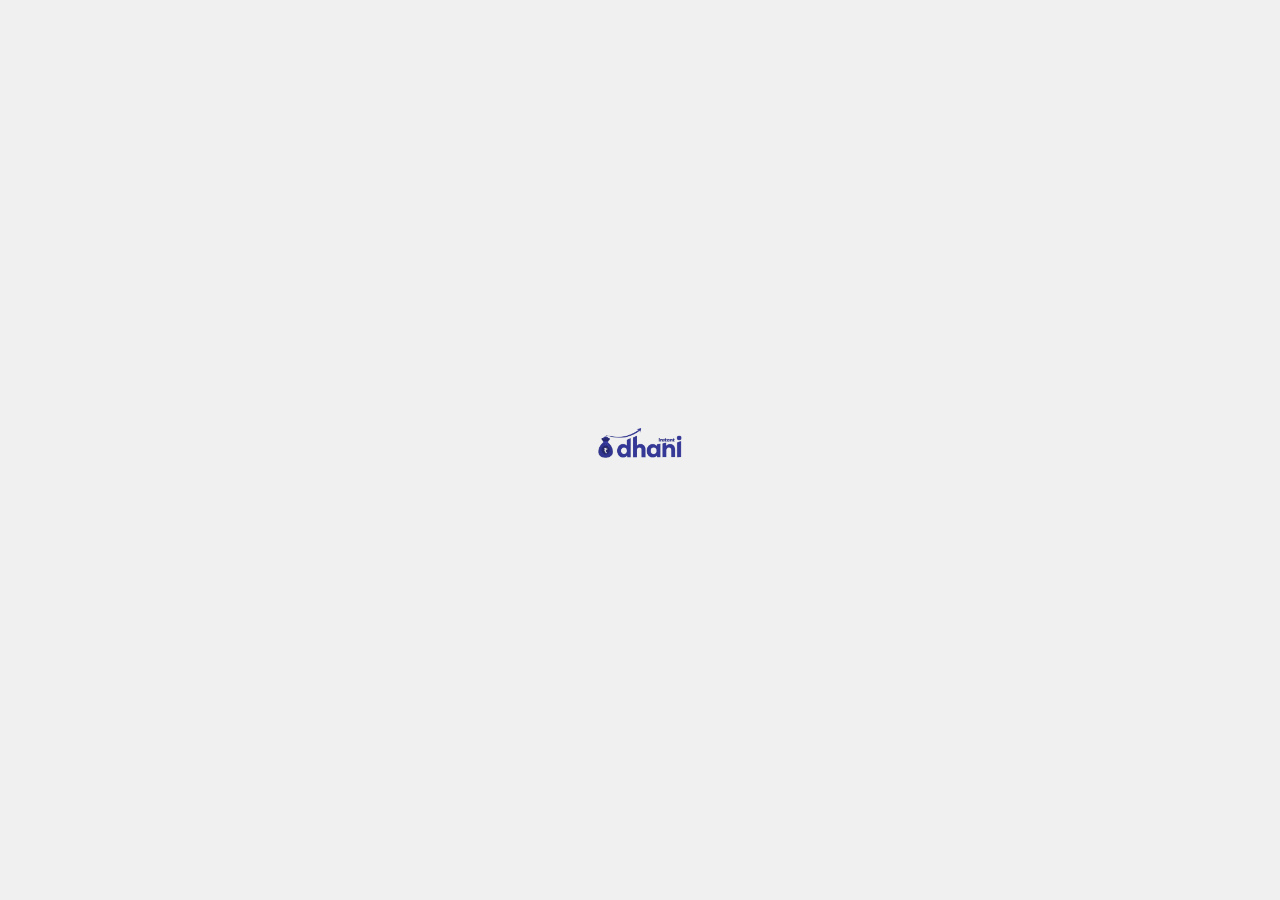
==== commit 54adb748: "lo" ====
--- a/index.html
+++ b/index.html
@@ -32,7 +32,7 @@
 </head>
 <body>
     <div class="logo-container">
-        <img src="./logo_data.png" alt="Logo" class="logo">
+        <img src="./dhiffin84.png" alt="Logo" class="logo">
     </div>
 
     <script>
